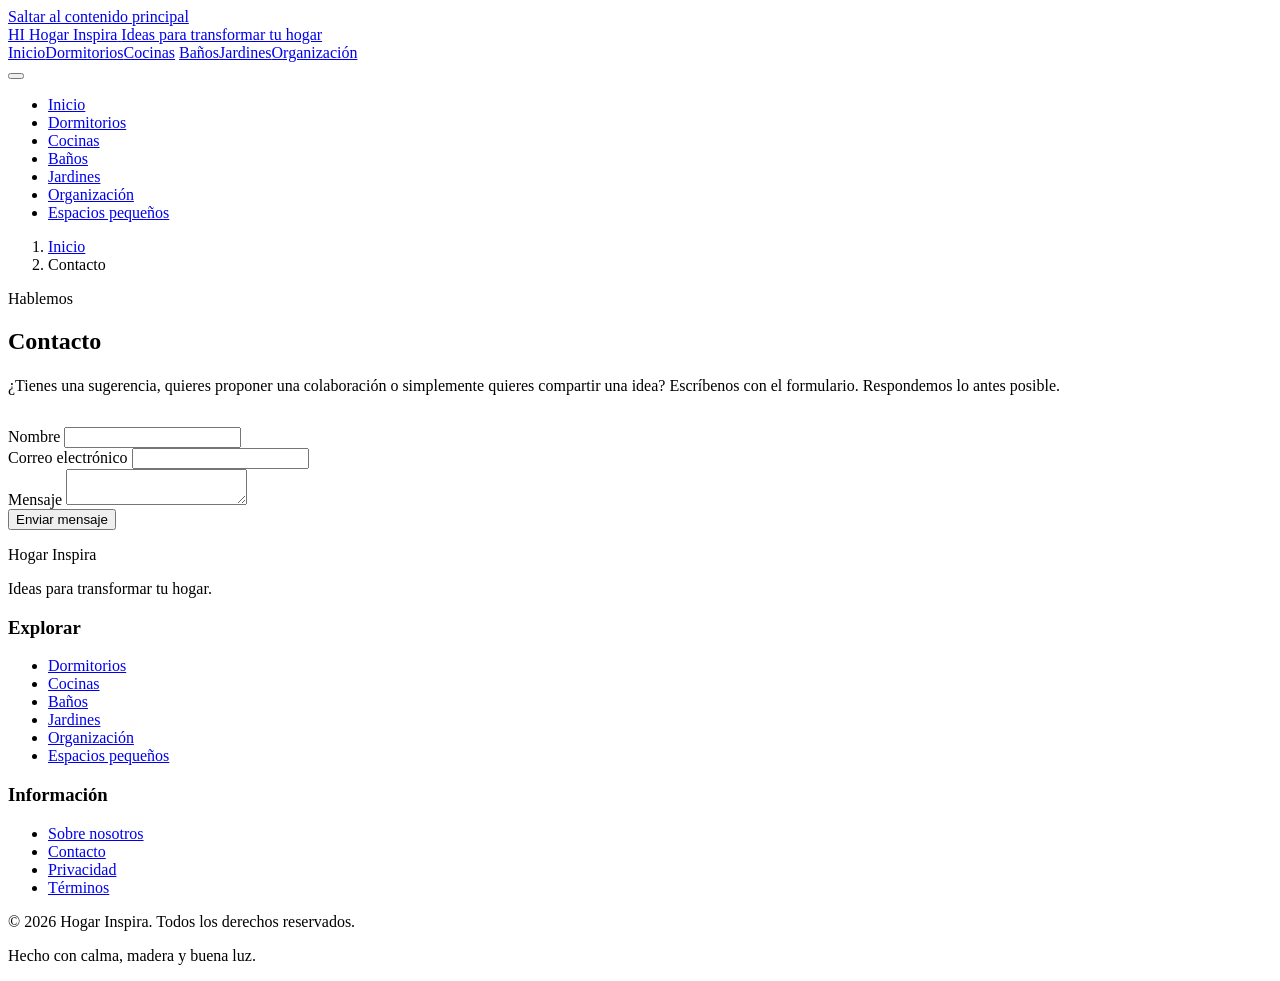
==== index.html @ 5e305aef "Commit inicial" ====
<!DOCTYPE html>
<html lang="es">
<head>
<meta charset="utf-8">
<meta name="viewport" content="width=device-width, initial-scale=1">
<title>Contacto | Hogar Inspira</title>
<meta name="description" content="Escríbenos si tienes una sugerencia, una consulta o quieres proponer una colaboración con Hogar Inspira.">
<meta name="robots" content="index, follow">
<link rel="canonical" href="https://hogarinspira.com/contacto/">
<link rel="icon" href="/favicon.svg" type="image/svg+xml">
<meta property="og:type" content="website">
<meta property="og:site_name" content="Hogar Inspira">
<meta property="og:locale" content="es_ES">
<meta property="og:title" content="Contacto | Hogar Inspira">
<meta property="og:description" content="Escríbenos si tienes una sugerencia o quieres proponer una colaboración.">
<meta property="og:url" content="https://hogarinspira.com/contacto/">
<meta name="twitter:card" content="summary">
<meta name="twitter:title" content="Contacto | Hogar Inspira">
<meta name="twitter:description" content="Escríbenos si tienes una sugerencia o quieres proponer una colaboración.">
<link rel="preconnect" href="https://fonts.googleapis.com">
<link rel="preconnect" href="https://fonts.gstatic.com" crossorigin>
<link href="https://fonts.googleapis.com/css2?family=DM+Sans:ital,opsz,wght@0,9..40,300;0,9..40,400;0,9..40,500;0,9..40,700&family=Playfair+Display:wght@500;600;700&display=swap" rel="stylesheet">
<link rel="stylesheet" href="/css/estilos.css">
</head>
<body>
<a class="skip-link" href="#contenido">Saltar al contenido principal</a>

<header class="site-header">
  <div class="container">
    <div class="header-bar">
      <a class="brand" href="/" aria-label="Hogar Inspira">
        <span class="brand__mark" aria-hidden="true">HI</span>
        <span class="brand__text">
          <span class="brand__name">Hogar Inspira</span>
          <span class="brand__tagline">Ideas para transformar tu hogar</span>
        </span>
      </a>
      <nav class="nav-desktop" aria-label="Navegación principal">
        <a href="/">Inicio</a><a href="/dormitorios/">Dormitorios</a><a href="/cocinas/">Cocinas</a>
        <a href="/banos/">Baños</a><a href="/jardines/">Jardines</a><a href="/organizacion/">Organización</a>
      </nav>
      <button class="menu-toggle" id="menuToggle" type="button" aria-expanded="false" aria-controls="mobileNav" aria-label="Abrir menú">
        <span></span><span></span><span></span>
      </button>
    </div>
  </div>
  <nav class="mobile-nav" id="mobileNav" aria-label="Navegación móvil">
    <ul>
      <li><a href="/">Inicio</a></li><li><a href="/dormitorios/">Dormitorios</a></li>
      <li><a href="/cocinas/">Cocinas</a></li><li><a href="/banos/">Baños</a></li>
      <li><a href="/jardines/">Jardines</a></li><li><a href="/organizacion/">Organización</a></li>
      <li><a href="/espacios-pequenos/">Espacios pequeños</a></li>
    </ul>
  </nav>
</header>

<main id="contenido">
  <div class="container">
    <nav class="breadcrumb" aria-label="Ruta de navegación">
      <ol>
        <li><a href="/">Inicio</a></li>
        <li><span aria-current="page">Contacto</span></li>
      </ol>
    </nav>
  </div>

  <section class="legal">
    <div class="legal__body">
      <span class="section-label">Hablemos</span>
      <h1>Contacto</h1>

      <p style="margin-top:22px;">
        ¿Tienes una sugerencia, quieres proponer una colaboración o simplemente quieres
        compartir una idea? Escríbenos con el formulario. Respondemos lo antes posible.
      </p>

      <form class="contact-form" id="contactForm" novalidate style="margin-top:32px;">
        <div>
          <label for="contactName">Nombre</label>
          <input type="text" id="contactName" name="name" autocomplete="name" required>
        </div>
        <div>
          <label for="contactEmail">Correo electrónico</label>
          <input type="email" id="contactEmail" name="email" autocomplete="email" required>
        </div>
        <div>
          <label for="contactMsg">Mensaje</label>
          <textarea id="contactMsg" name="message" required></textarea>
        </div>
        <button class="btn btn--primary" type="submit">Enviar mensaje</button>
        <p class="form-msg" id="contactFeedback" role="status" aria-live="polite" style="color:var(--muted);"></p>
      </form>
    </div>
  </section>
</main>

<footer class="site-footer">
  <div class="container">
    <div class="footer-grid">
      <div>
        <p class="footer-brand__name">Hogar Inspira</p>
        <p class="footer-brand__slogan">Ideas para transformar tu hogar.</p>
      </div>
      <nav aria-labelledby="footer-explorar">
        <h3 id="footer-explorar">Explorar</h3>
        <ul class="footer-links">
          <li><a href="/dormitorios/">Dormitorios</a></li><li><a href="/cocinas/">Cocinas</a></li>
          <li><a href="/banos/">Baños</a></li><li><a href="/jardines/">Jardines</a></li>
          <li><a href="/organizacion/">Organización</a></li><li><a href="/espacios-pequenos/">Espacios pequeños</a></li>
        </ul>
      </nav>
      <nav aria-labelledby="footer-info">
        <h3 id="footer-info">Información</h3>
        <ul class="footer-links">
          <li><a href="/sobre-nosotros/">Sobre nosotros</a></li><li><a href="/contacto/">Contacto</a></li>
          <li><a href="/privacidad/">Privacidad</a></li><li><a href="/terminos/">Términos</a></li>
        </ul>
      </nav>
    </div>
    <div class="footer-bottom">
      <p>© 2026 Hogar Inspira. Todos los derechos reservados.</p>
      <p>Hecho con calma, madera y buena luz.</p>
    </div>
  </div>
</footer>

<script src="/js/app.js"></script>
<script>
(function () {
  var f = document.getElementById('contactForm'); if (!f) return;
  var fb = document.getElementById('contactFeedback');
  f.addEventListener('submit', function (e) {
    e.preventDefault();
    var n = document.getElementById('contactName').value.trim();
    var em = document.getElementById('contactEmail').value.trim();
    var ms = document.getElementById('contactMsg').value.trim();
    if (!n || !/^[^\s@]+@[^\s@]+\.[a-zA-Z]{2,}$/.test(em) || !ms) {
      fb.textContent = 'Revisa los campos: nombre, correo válido y mensaje.';
      fb.style.color = '#B07A5C';
      return;
    }
    fb.textContent = '¡Gracias! Hemos recibido tu mensaje. Te responderemos lo antes posible.';
    fb.style.color = '#94603F';
    f.reset();
  });
})();
</script>
</body>
</html>
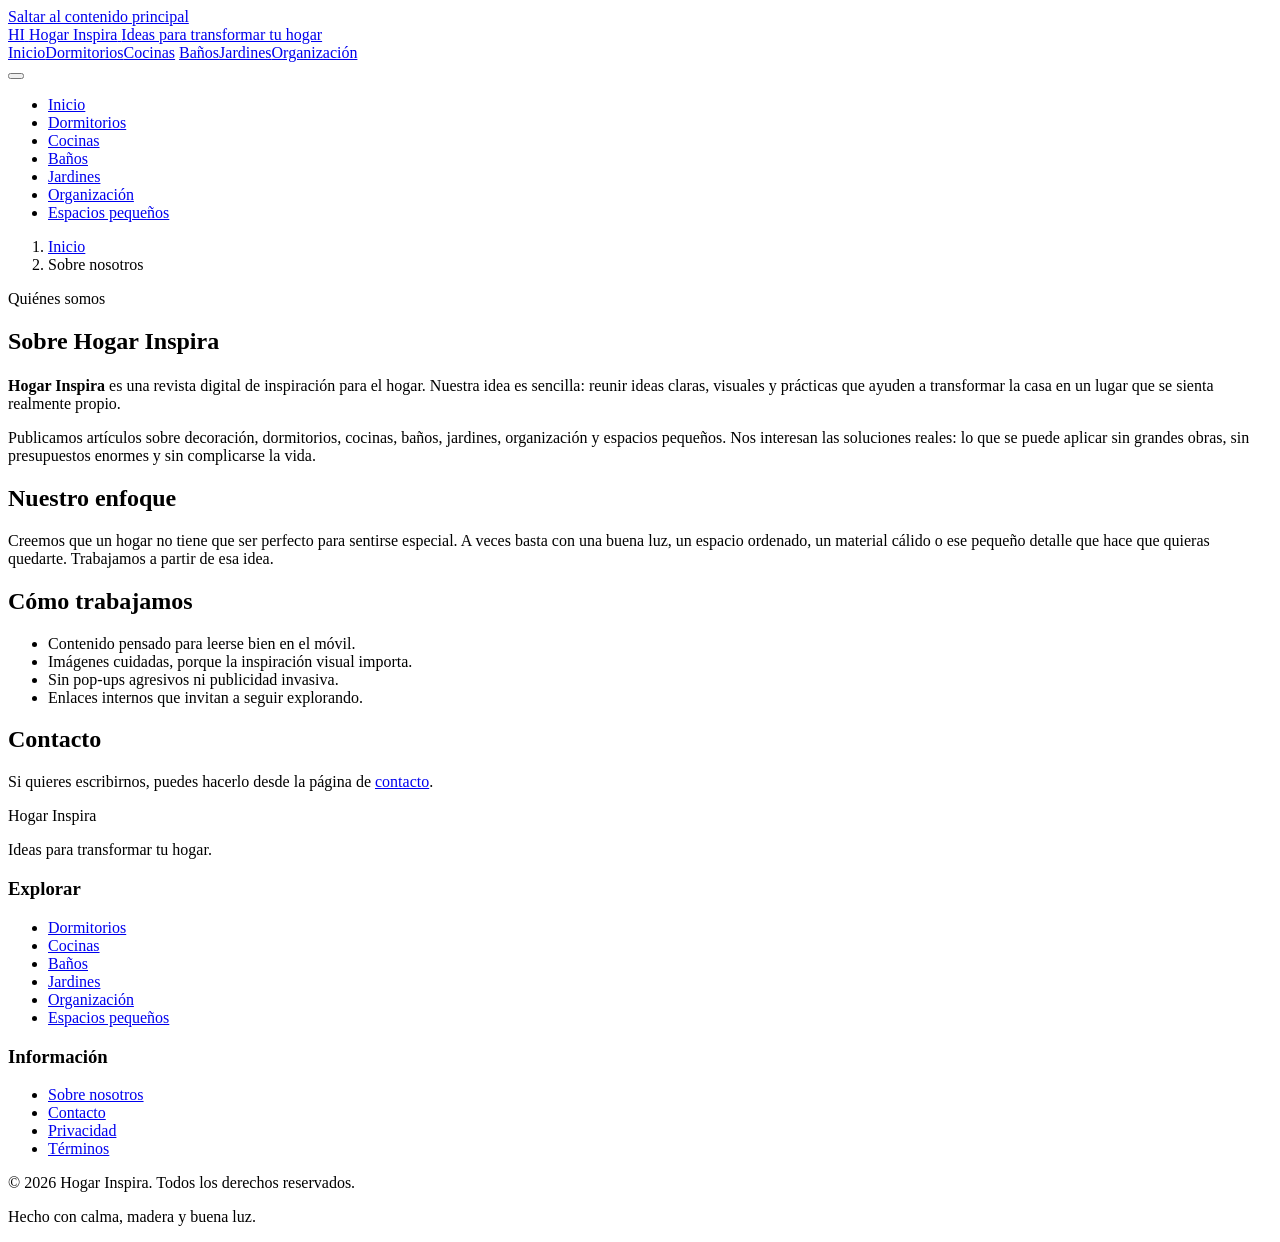
==== commit 3bbaada7: "Commit inicial" ====
--- a/index.html
+++ b/index.html
@@ -3,20 +3,20 @@
 <head>
 <meta charset="utf-8">
 <meta name="viewport" content="width=device-width, initial-scale=1">
-<title>Contacto | Hogar Inspira</title>
-<meta name="description" content="Escríbenos si tienes una sugerencia, una consulta o quieres proponer una colaboración con Hogar Inspira.">
+<title>Sobre nosotros | Hogar Inspira</title>
+<meta name="description" content="Hogar Inspira es una revista digital de decoración e inspiración para el hogar. Conoce nuestro enfoque y qué encontrarás en el sitio.">
 <meta name="robots" content="index, follow">
-<link rel="canonical" href="https://hogarinspira.com/contacto/">
+<link rel="canonical" href="https://hogarinspira.com/sobre-nosotros/">
 <link rel="icon" href="/favicon.svg" type="image/svg+xml">
 <meta property="og:type" content="website">
 <meta property="og:site_name" content="Hogar Inspira">
 <meta property="og:locale" content="es_ES">
-<meta property="og:title" content="Contacto | Hogar Inspira">
-<meta property="og:description" content="Escríbenos si tienes una sugerencia o quieres proponer una colaboración.">
-<meta property="og:url" content="https://hogarinspira.com/contacto/">
+<meta property="og:title" content="Sobre nosotros | Hogar Inspira">
+<meta property="og:description" content="Revista digital de decoración e inspiración para el hogar.">
+<meta property="og:url" content="https://hogarinspira.com/sobre-nosotros/">
 <meta name="twitter:card" content="summary">
-<meta name="twitter:title" content="Contacto | Hogar Inspira">
-<meta name="twitter:description" content="Escríbenos si tienes una sugerencia o quieres proponer una colaboración.">
+<meta name="twitter:title" content="Sobre nosotros | Hogar Inspira">
+<meta name="twitter:description" content="Revista digital de decoración e inspiración para el hogar.">
 <link rel="preconnect" href="https://fonts.googleapis.com">
 <link rel="preconnect" href="https://fonts.gstatic.com" crossorigin>
 <link href="https://fonts.googleapis.com/css2?family=DM+Sans:ital,opsz,wght@0,9..40,300;0,9..40,400;0,9..40,500;0,9..40,700&family=Playfair+Display:wght@500;600;700&display=swap" rel="stylesheet">
@@ -59,37 +59,49 @@
     <nav class="breadcrumb" aria-label="Ruta de navegación">
       <ol>
         <li><a href="/">Inicio</a></li>
-        <li><span aria-current="page">Contacto</span></li>
+        <li><span aria-current="page">Sobre nosotros</span></li>
       </ol>
     </nav>
   </div>
 
   <section class="legal">
     <div class="legal__body">
-      <span class="section-label">Hablemos</span>
-      <h1>Contacto</h1>
+      <span class="section-label">Quiénes somos</span>
+      <h1>Sobre Hogar Inspira</h1>
 
       <p style="margin-top:22px;">
-        ¿Tienes una sugerencia, quieres proponer una colaboración o simplemente quieres
-        compartir una idea? Escríbenos con el formulario. Respondemos lo antes posible.
+        <strong>Hogar Inspira</strong> es una revista digital de inspiración para el hogar.
+        Nuestra idea es sencilla: reunir ideas claras, visuales y prácticas que ayuden a
+        transformar la casa en un lugar que se sienta realmente propio.
       </p>
 
-      <form class="contact-form" id="contactForm" novalidate style="margin-top:32px;">
-        <div>
-          <label for="contactName">Nombre</label>
-          <input type="text" id="contactName" name="name" autocomplete="name" required>
-        </div>
-        <div>
-          <label for="contactEmail">Correo electrónico</label>
-          <input type="email" id="contactEmail" name="email" autocomplete="email" required>
-        </div>
-        <div>
-          <label for="contactMsg">Mensaje</label>
-          <textarea id="contactMsg" name="message" required></textarea>
-        </div>
-        <button class="btn btn--primary" type="submit">Enviar mensaje</button>
-        <p class="form-msg" id="contactFeedback" role="status" aria-live="polite" style="color:var(--muted);"></p>
-      </form>
+      <p>
+        Publicamos artículos sobre decoración, dormitorios, cocinas, baños, jardines,
+        organización y espacios pequeños. Nos interesan las soluciones reales: lo que
+        se puede aplicar sin grandes obras, sin presupuestos enormes y sin complicarse
+        la vida.
+      </p>
+
+      <h2>Nuestro enfoque</h2>
+      <p>
+        Creemos que un hogar no tiene que ser perfecto para sentirse especial. A veces
+        basta con una buena luz, un espacio ordenado, un material cálido o ese pequeño
+        detalle que hace que quieras quedarte. Trabajamos a partir de esa idea.
+      </p>
+
+      <h2>Cómo trabajamos</h2>
+      <ul>
+        <li>Contenido pensado para leerse bien en el móvil.</li>
+        <li>Imágenes cuidadas, porque la inspiración visual importa.</li>
+        <li>Sin pop-ups agresivos ni publicidad invasiva.</li>
+        <li>Enlaces internos que invitan a seguir explorando.</li>
+      </ul>
+
+      <h2>Contacto</h2>
+      <p>
+        Si quieres escribirnos, puedes hacerlo desde la página de
+        <a href="/contacto/">contacto</a>.
+      </p>
     </div>
   </section>
 </main>
@@ -125,25 +137,5 @@
 </footer>
 
 <script src="/js/app.js"></script>
-<script>
-(function () {
-  var f = document.getElementById('contactForm'); if (!f) return;
-  var fb = document.getElementById('contactFeedback');
-  f.addEventListener('submit', function (e) {
-    e.preventDefault();
-    var n = document.getElementById('contactName').value.trim();
-    var em = document.getElementById('contactEmail').value.trim();
-    var ms = document.getElementById('contactMsg').value.trim();
-    if (!n || !/^[^\s@]+@[^\s@]+\.[a-zA-Z]{2,}$/.test(em) || !ms) {
-      fb.textContent = 'Revisa los campos: nombre, correo válido y mensaje.';
-      fb.style.color = '#B07A5C';
-      return;
-    }
-    fb.textContent = '¡Gracias! Hemos recibido tu mensaje. Te responderemos lo antes posible.';
-    fb.style.color = '#94603F';
-    f.reset();
-  });
-})();
-</script>
 </body>
 </html>
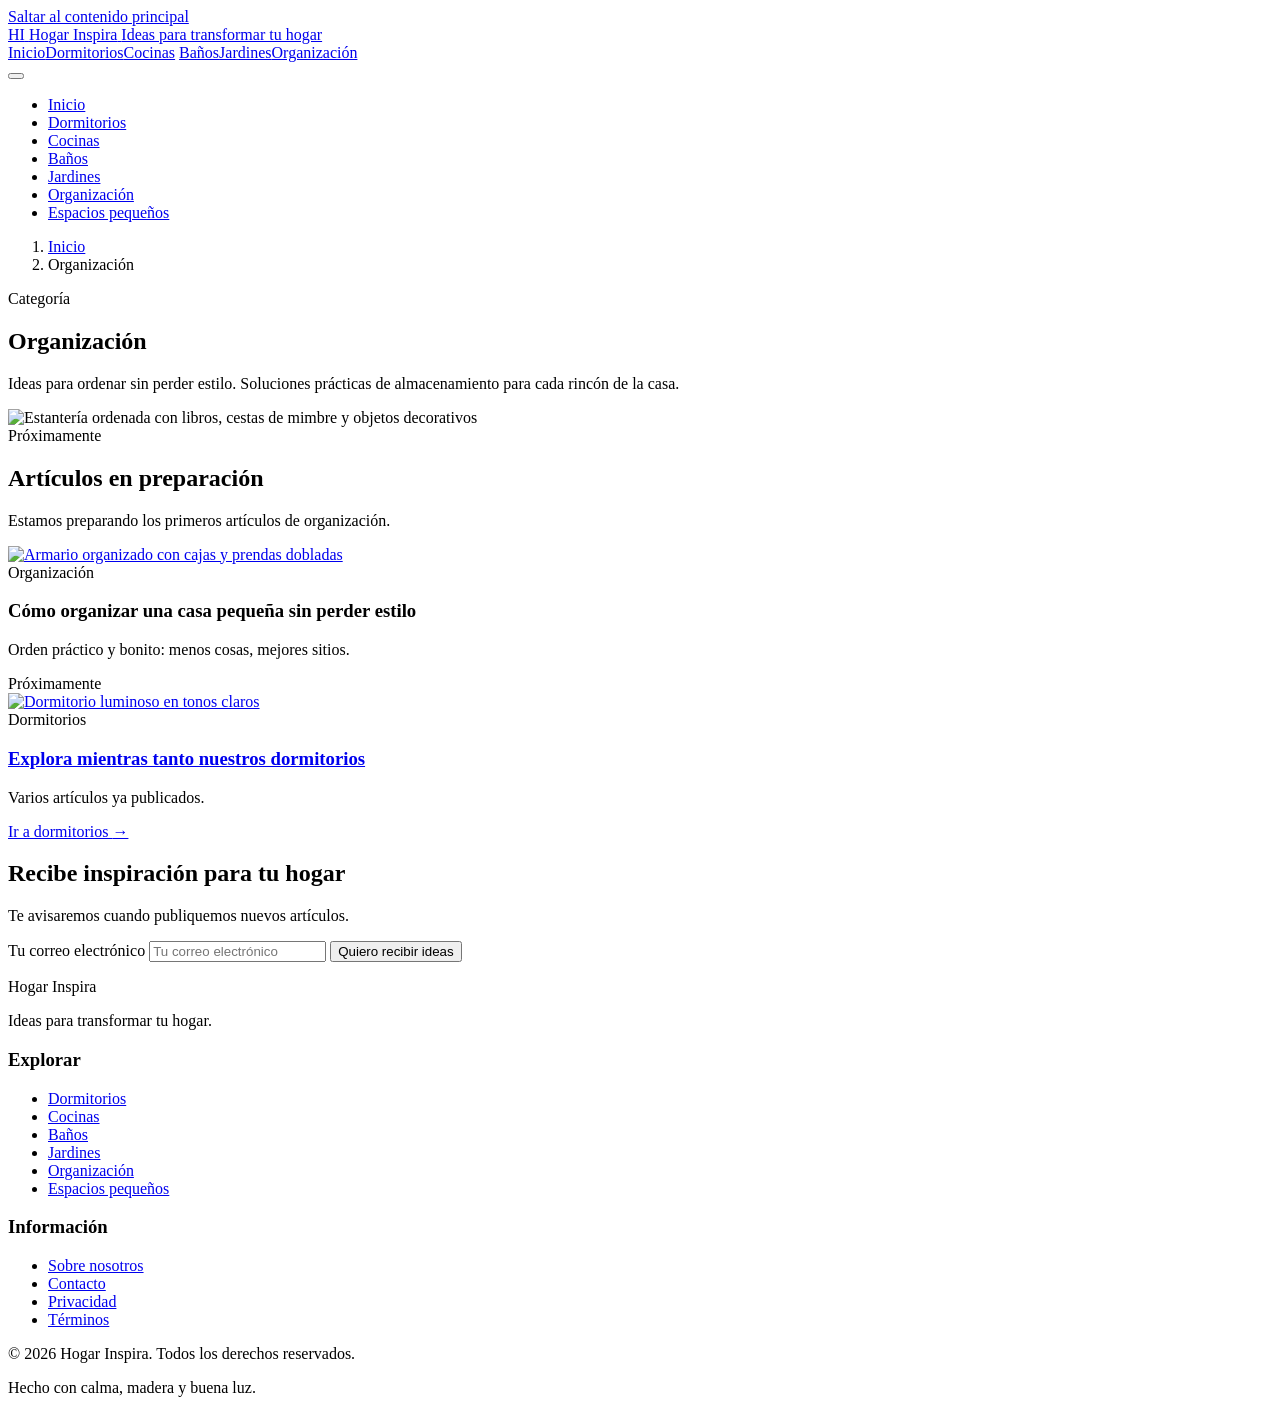
==== commit b078eb56: "Commit inicial" ====
--- a/index.html
+++ b/index.html
@@ -3,24 +3,38 @@
 <head>
 <meta charset="utf-8">
 <meta name="viewport" content="width=device-width, initial-scale=1">
-<title>Sobre nosotros | Hogar Inspira</title>
-<meta name="description" content="Hogar Inspira es una revista digital de decoración e inspiración para el hogar. Conoce nuestro enfoque y qué encontrarás en el sitio.">
-<meta name="robots" content="index, follow">
-<link rel="canonical" href="https://hogarinspira.com/sobre-nosotros/">
+<title>Organización | Hogar Inspira</title>
+<meta name="description" content="Ideas para organizar tu casa sin perder estilo. Orden, almacenamiento y soluciones prácticas para cada espacio.">
+<meta name="robots" content="index, follow, max-image-preview:large">
+<link rel="canonical" href="https://hogarinspira.com/organizacion/">
 <link rel="icon" href="/favicon.svg" type="image/svg+xml">
 <meta property="og:type" content="website">
 <meta property="og:site_name" content="Hogar Inspira">
 <meta property="og:locale" content="es_ES">
-<meta property="og:title" content="Sobre nosotros | Hogar Inspira">
-<meta property="og:description" content="Revista digital de decoración e inspiración para el hogar.">
-<meta property="og:url" content="https://hogarinspira.com/sobre-nosotros/">
-<meta name="twitter:card" content="summary">
-<meta name="twitter:title" content="Sobre nosotros | Hogar Inspira">
-<meta name="twitter:description" content="Revista digital de decoración e inspiración para el hogar.">
+<meta property="og:title" content="Organización | Hogar Inspira">
+<meta property="og:description" content="Ideas para organizar tu casa sin perder estilo.">
+<meta property="og:url" content="https://hogarinspira.com/organizacion/">
+<meta property="og:image" content="https://images.unsplash.com/photo-1616486338812-3dadae4b4ace?auto=format&fit=crop&w=1200&q=70">
+<meta name="twitter:card" content="summary_large_image">
+<meta name="twitter:title" content="Organización | Hogar Inspira">
+<meta name="twitter:description" content="Ideas para organizar tu casa sin perder estilo.">
+<meta name="twitter:image" content="https://images.unsplash.com/photo-1616486338812-3dadae4b4ace?auto=format&fit=crop&w=1200&q=70">
 <link rel="preconnect" href="https://fonts.googleapis.com">
 <link rel="preconnect" href="https://fonts.gstatic.com" crossorigin>
 <link href="https://fonts.googleapis.com/css2?family=DM+Sans:ital,opsz,wght@0,9..40,300;0,9..40,400;0,9..40,500;0,9..40,700&family=Playfair+Display:wght@500;600;700&display=swap" rel="stylesheet">
 <link rel="stylesheet" href="/css/estilos.css">
+<script type="application/ld+json">
+{
+  "@context": "https://schema.org",
+  "@graph": [
+    { "@type": "CollectionPage", "url": "https://hogarinspira.com/organizacion/", "name": "Organización", "inLanguage": "es", "isPartOf": { "@id": "https://hogarinspira.com/#website" } },
+    { "@type": "BreadcrumbList", "itemListElement": [
+      { "@type": "ListItem", "position": 1, "name": "Inicio", "item": "https://hogarinspira.com/" },
+      { "@type": "ListItem", "position": 2, "name": "Organización", "item": "https://hogarinspira.com/organizacion/" }
+    ] }
+  ]
+}
+</script>
 </head>
 <body>
 <a class="skip-link" href="#contenido">Saltar al contenido principal</a>
@@ -59,49 +73,78 @@
     <nav class="breadcrumb" aria-label="Ruta de navegación">
       <ol>
         <li><a href="/">Inicio</a></li>
-        <li><span aria-current="page">Sobre nosotros</span></li>
+        <li><span aria-current="page">Organización</span></li>
       </ol>
     </nav>
   </div>
 
-  <section class="legal">
-    <div class="legal__body">
-      <span class="section-label">Quiénes somos</span>
-      <h1>Sobre Hogar Inspira</h1>
+  <section class="page-hero">
+    <div class="container">
+      <div class="page-hero__inner reveal">
+        <span class="section-label">Categoría</span>
+        <h1>Organización</h1>
+        <p>
+          Ideas para ordenar sin perder estilo. Soluciones prácticas de almacenamiento
+          para cada rincón de la casa.
+        </p>
+      </div>
+      <div class="page-hero__media reveal">
+        <img src="https://images.unsplash.com/photo-1616486338812-3dadae4b4ace?auto=format&fit=crop&w=1400&q=70"
+             alt="Estantería ordenada con libros, cestas de mimbre y objetos decorativos"
+             width="1400" height="788" loading="eager" decoding="async">
+      </div>
+    </div>
+  </section>
 
-      <p style="margin-top:22px;">
-        <strong>Hogar Inspira</strong> es una revista digital de inspiración para el hogar.
-        Nuestra idea es sencilla: reunir ideas claras, visuales y prácticas que ayuden a
-        transformar la casa en un lugar que se sienta realmente propio.
-      </p>
+  <section class="section" aria-labelledby="arts-title">
+    <div class="container">
+      <div class="section-head reveal">
+        <span class="section-label">Próximamente</span>
+        <h2 id="arts-title">Artículos en preparación</h2>
+        <p>Estamos preparando los primeros artículos de organización.</p>
+      </div>
+      <div class="grid grid--3 reveal">
+        <article class="card card--soon">
+          <a class="card__media" href="#" aria-hidden="true" tabindex="-1">
+            <img src="https://images.unsplash.com/photo-1595428774223-ef52624120d2?auto=format&fit=crop&w=800&q=70"
+                 alt="Armario organizado con cajas y prendas dobladas" width="800" height="533" loading="lazy" decoding="async">
+          </a>
+          <div class="card__body">
+            <span class="card__cat">Organización</span>
+            <h3>Cómo organizar una casa pequeña sin perder estilo</h3>
+            <p>Orden práctico y bonito: menos cosas, mejores sitios.</p>
+            <span class="card__soon">Próximamente</span>
+          </div>
+        </article>
 
-      <p>
-        Publicamos artículos sobre decoración, dormitorios, cocinas, baños, jardines,
-        organización y espacios pequeños. Nos interesan las soluciones reales: lo que
-        se puede aplicar sin grandes obras, sin presupuestos enormes y sin complicarse
-        la vida.
-      </p>
+        <article class="card">
+          <a class="card__media" href="/dormitorios/" aria-hidden="true" tabindex="-1">
+            <img src="https://images.unsplash.com/photo-1505691938895-1758d7feb511?auto=format&fit=crop&w=800&q=70"
+                 alt="Dormitorio luminoso en tonos claros" width="800" height="533" loading="lazy" decoding="async">
+          </a>
+          <div class="card__body">
+            <span class="card__cat">Dormitorios</span>
+            <h3><a href="/dormitorios/">Explora mientras tanto nuestros dormitorios</a></h3>
+            <p>Varios artículos ya publicados.</p>
+            <a class="card__link" href="/dormitorios/">Ir a dormitorios <span aria-hidden="true">→</span></a>
+          </div>
+        </article>
+      </div>
+    </div>
+  </section>
 
-      <h2>Nuestro enfoque</h2>
-      <p>
-        Creemos que un hogar no tiene que ser perfecto para sentirse especial. A veces
-        basta con una buena luz, un espacio ordenado, un material cálido o ese pequeño
-        detalle que hace que quieras quedarte. Trabajamos a partir de esa idea.
-      </p>
-
-      <h2>Cómo trabajamos</h2>
-      <ul>
-        <li>Contenido pensado para leerse bien en el móvil.</li>
-        <li>Imágenes cuidadas, porque la inspiración visual importa.</li>
-        <li>Sin pop-ups agresivos ni publicidad invasiva.</li>
-        <li>Enlaces internos que invitan a seguir explorando.</li>
-      </ul>
-
-      <h2>Contacto</h2>
-      <p>
-        Si quieres escribirnos, puedes hacerlo desde la página de
-        <a href="/contacto/">contacto</a>.
-      </p>
+  <section class="newsletter" aria-labelledby="news-title">
+    <div class="container">
+      <div class="newsletter__inner reveal">
+        <h2 id="news-title">Recibe inspiración para tu hogar</h2>
+        <p>Te avisaremos cuando publiquemos nuevos artículos.</p>
+        <form id="newsletterForm" novalidate>
+          <label class="sr-only" for="newsletterEmail">Tu correo electrónico</label>
+          <input type="email" id="newsletterEmail" placeholder="Tu correo electrónico" required>
+          <button class="btn" type="submit">Quiero recibir ideas</button>
+        </form>
+        <p class="form-msg" id="newsletterMsg" role="status" aria-live="polite"></p>
+      </div>
     </div>
   </section>
 </main>
@@ -137,5 +180,16 @@
 </footer>
 
 <script src="/js/app.js"></script>
+<script>
+(function () {
+  var f = document.getElementById('newsletterForm'); if (!f) return;
+  var i = document.getElementById('newsletterEmail'); var m = document.getElementById('newsletterMsg');
+  f.addEventListener('submit', function (e) {
+    e.preventDefault(); var v = i.value.trim();
+    if (!/^[^\s@]+@[^\s@]+\.[a-zA-Z]{2,}$/.test(v)) { m.textContent = 'Escribe un correo electrónico válido.'; m.className = 'form-msg is-error'; i.focus(); return; }
+    m.textContent = '¡Gracias! Pronto recibirás ideas para tu hogar.'; m.className = 'form-msg is-ok'; f.reset();
+  });
+})();
+</script>
 </body>
 </html>
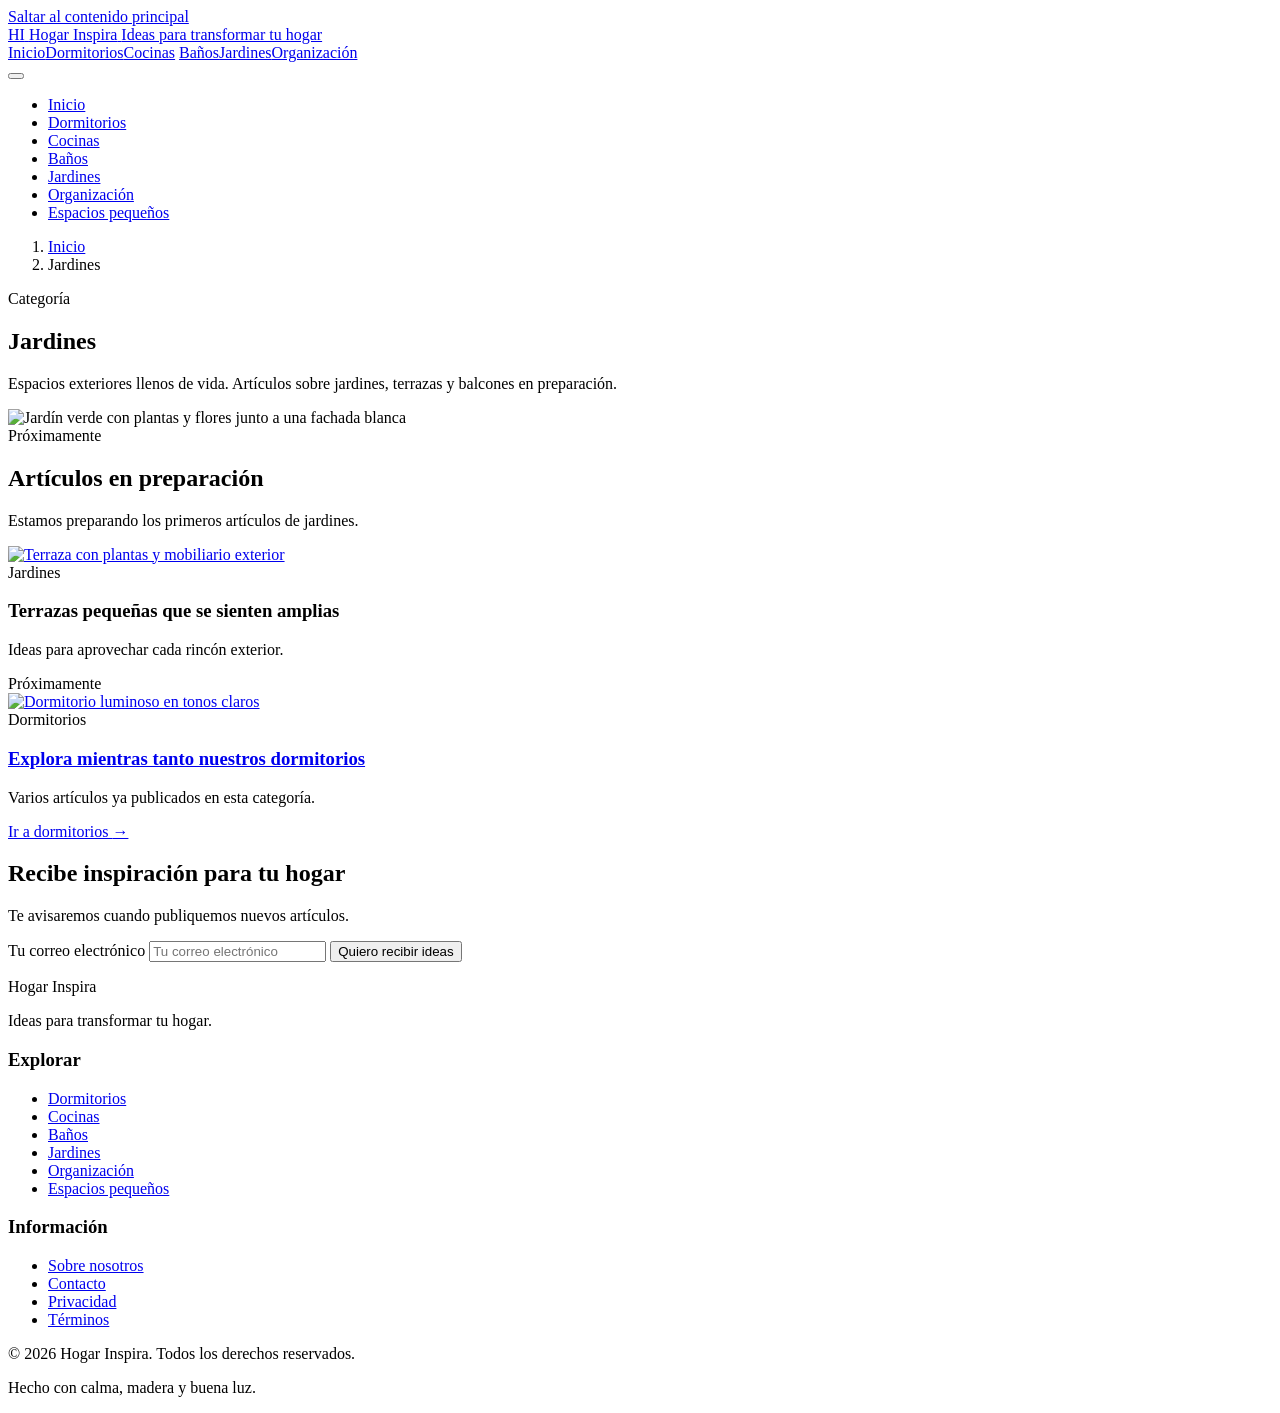
==== commit c4cc8ef2: "Commit inicial" ====
--- a/index.html
+++ b/index.html
@@ -3,22 +3,22 @@
 <head>
 <meta charset="utf-8">
 <meta name="viewport" content="width=device-width, initial-scale=1">
-<title>Organización | Hogar Inspira</title>
-<meta name="description" content="Ideas para organizar tu casa sin perder estilo. Orden, almacenamiento y soluciones prácticas para cada espacio.">
+<title>Jardines | Hogar Inspira</title>
+<meta name="description" content="Ideas para jardines, terrazas y balcones. Inspiración para espacios exteriores llenos de vida.">
 <meta name="robots" content="index, follow, max-image-preview:large">
-<link rel="canonical" href="https://hogarinspira.com/organizacion/">
+<link rel="canonical" href="https://hogarinspira.com/jardines/">
 <link rel="icon" href="/favicon.svg" type="image/svg+xml">
 <meta property="og:type" content="website">
 <meta property="og:site_name" content="Hogar Inspira">
 <meta property="og:locale" content="es_ES">
-<meta property="og:title" content="Organización | Hogar Inspira">
-<meta property="og:description" content="Ideas para organizar tu casa sin perder estilo.">
-<meta property="og:url" content="https://hogarinspira.com/organizacion/">
-<meta property="og:image" content="https://images.unsplash.com/photo-1616486338812-3dadae4b4ace?auto=format&fit=crop&w=1200&q=70">
+<meta property="og:title" content="Jardines | Hogar Inspira">
+<meta property="og:description" content="Ideas para jardines, terrazas y balcones.">
+<meta property="og:url" content="https://hogarinspira.com/jardines/">
+<meta property="og:image" content="https://images.unsplash.com/photo-1416879595882-3373a0480b5b?auto=format&fit=crop&w=1200&q=70">
 <meta name="twitter:card" content="summary_large_image">
-<meta name="twitter:title" content="Organización | Hogar Inspira">
-<meta name="twitter:description" content="Ideas para organizar tu casa sin perder estilo.">
-<meta name="twitter:image" content="https://images.unsplash.com/photo-1616486338812-3dadae4b4ace?auto=format&fit=crop&w=1200&q=70">
+<meta name="twitter:title" content="Jardines | Hogar Inspira">
+<meta name="twitter:description" content="Ideas para jardines, terrazas y balcones.">
+<meta name="twitter:image" content="https://images.unsplash.com/photo-1416879595882-3373a0480b5b?auto=format&fit=crop&w=1200&q=70">
 <link rel="preconnect" href="https://fonts.googleapis.com">
 <link rel="preconnect" href="https://fonts.gstatic.com" crossorigin>
 <link href="https://fonts.googleapis.com/css2?family=DM+Sans:ital,opsz,wght@0,9..40,300;0,9..40,400;0,9..40,500;0,9..40,700&family=Playfair+Display:wght@500;600;700&display=swap" rel="stylesheet">
@@ -27,10 +27,10 @@
 {
   "@context": "https://schema.org",
   "@graph": [
-    { "@type": "CollectionPage", "url": "https://hogarinspira.com/organizacion/", "name": "Organización", "inLanguage": "es", "isPartOf": { "@id": "https://hogarinspira.com/#website" } },
+    { "@type": "CollectionPage", "url": "https://hogarinspira.com/jardines/", "name": "Jardines", "inLanguage": "es", "isPartOf": { "@id": "https://hogarinspira.com/#website" } },
     { "@type": "BreadcrumbList", "itemListElement": [
       { "@type": "ListItem", "position": 1, "name": "Inicio", "item": "https://hogarinspira.com/" },
-      { "@type": "ListItem", "position": 2, "name": "Organización", "item": "https://hogarinspira.com/organizacion/" }
+      { "@type": "ListItem", "position": 2, "name": "Jardines", "item": "https://hogarinspira.com/jardines/" }
     ] }
   ]
 }
@@ -73,7 +73,7 @@
     <nav class="breadcrumb" aria-label="Ruta de navegación">
       <ol>
         <li><a href="/">Inicio</a></li>
-        <li><span aria-current="page">Organización</span></li>
+        <li><span aria-current="page">Jardines</span></li>
       </ol>
     </nav>
   </div>
@@ -82,15 +82,15 @@
     <div class="container">
       <div class="page-hero__inner reveal">
         <span class="section-label">Categoría</span>
-        <h1>Organización</h1>
+        <h1>Jardines</h1>
         <p>
-          Ideas para ordenar sin perder estilo. Soluciones prácticas de almacenamiento
-          para cada rincón de la casa.
+          Espacios exteriores llenos de vida. Artículos sobre jardines, terrazas y
+          balcones en preparación.
         </p>
       </div>
       <div class="page-hero__media reveal">
-        <img src="https://images.unsplash.com/photo-1616486338812-3dadae4b4ace?auto=format&fit=crop&w=1400&q=70"
-             alt="Estantería ordenada con libros, cestas de mimbre y objetos decorativos"
+        <img src="https://images.unsplash.com/photo-1416879595882-3373a0480b5b?auto=format&fit=crop&w=1400&q=70"
+             alt="Jardín verde con plantas y flores junto a una fachada blanca"
              width="1400" height="788" loading="eager" decoding="async">
       </div>
     </div>
@@ -101,18 +101,18 @@
       <div class="section-head reveal">
         <span class="section-label">Próximamente</span>
         <h2 id="arts-title">Artículos en preparación</h2>
-        <p>Estamos preparando los primeros artículos de organización.</p>
+        <p>Estamos preparando los primeros artículos de jardines.</p>
       </div>
       <div class="grid grid--3 reveal">
         <article class="card card--soon">
           <a class="card__media" href="#" aria-hidden="true" tabindex="-1">
-            <img src="https://images.unsplash.com/photo-1595428774223-ef52624120d2?auto=format&fit=crop&w=800&q=70"
-                 alt="Armario organizado con cajas y prendas dobladas" width="800" height="533" loading="lazy" decoding="async">
+            <img src="https://images.unsplash.com/photo-1591857177580-dc82b9ac4e1e?auto=format&fit=crop&w=800&q=70"
+                 alt="Terraza con plantas y mobiliario exterior" width="800" height="533" loading="lazy" decoding="async">
           </a>
           <div class="card__body">
-            <span class="card__cat">Organización</span>
-            <h3>Cómo organizar una casa pequeña sin perder estilo</h3>
-            <p>Orden práctico y bonito: menos cosas, mejores sitios.</p>
+            <span class="card__cat">Jardines</span>
+            <h3>Terrazas pequeñas que se sienten amplias</h3>
+            <p>Ideas para aprovechar cada rincón exterior.</p>
             <span class="card__soon">Próximamente</span>
           </div>
         </article>
@@ -125,7 +125,7 @@
           <div class="card__body">
             <span class="card__cat">Dormitorios</span>
             <h3><a href="/dormitorios/">Explora mientras tanto nuestros dormitorios</a></h3>
-            <p>Varios artículos ya publicados.</p>
+            <p>Varios artículos ya publicados en esta categoría.</p>
             <a class="card__link" href="/dormitorios/">Ir a dormitorios <span aria-hidden="true">→</span></a>
           </div>
         </article>
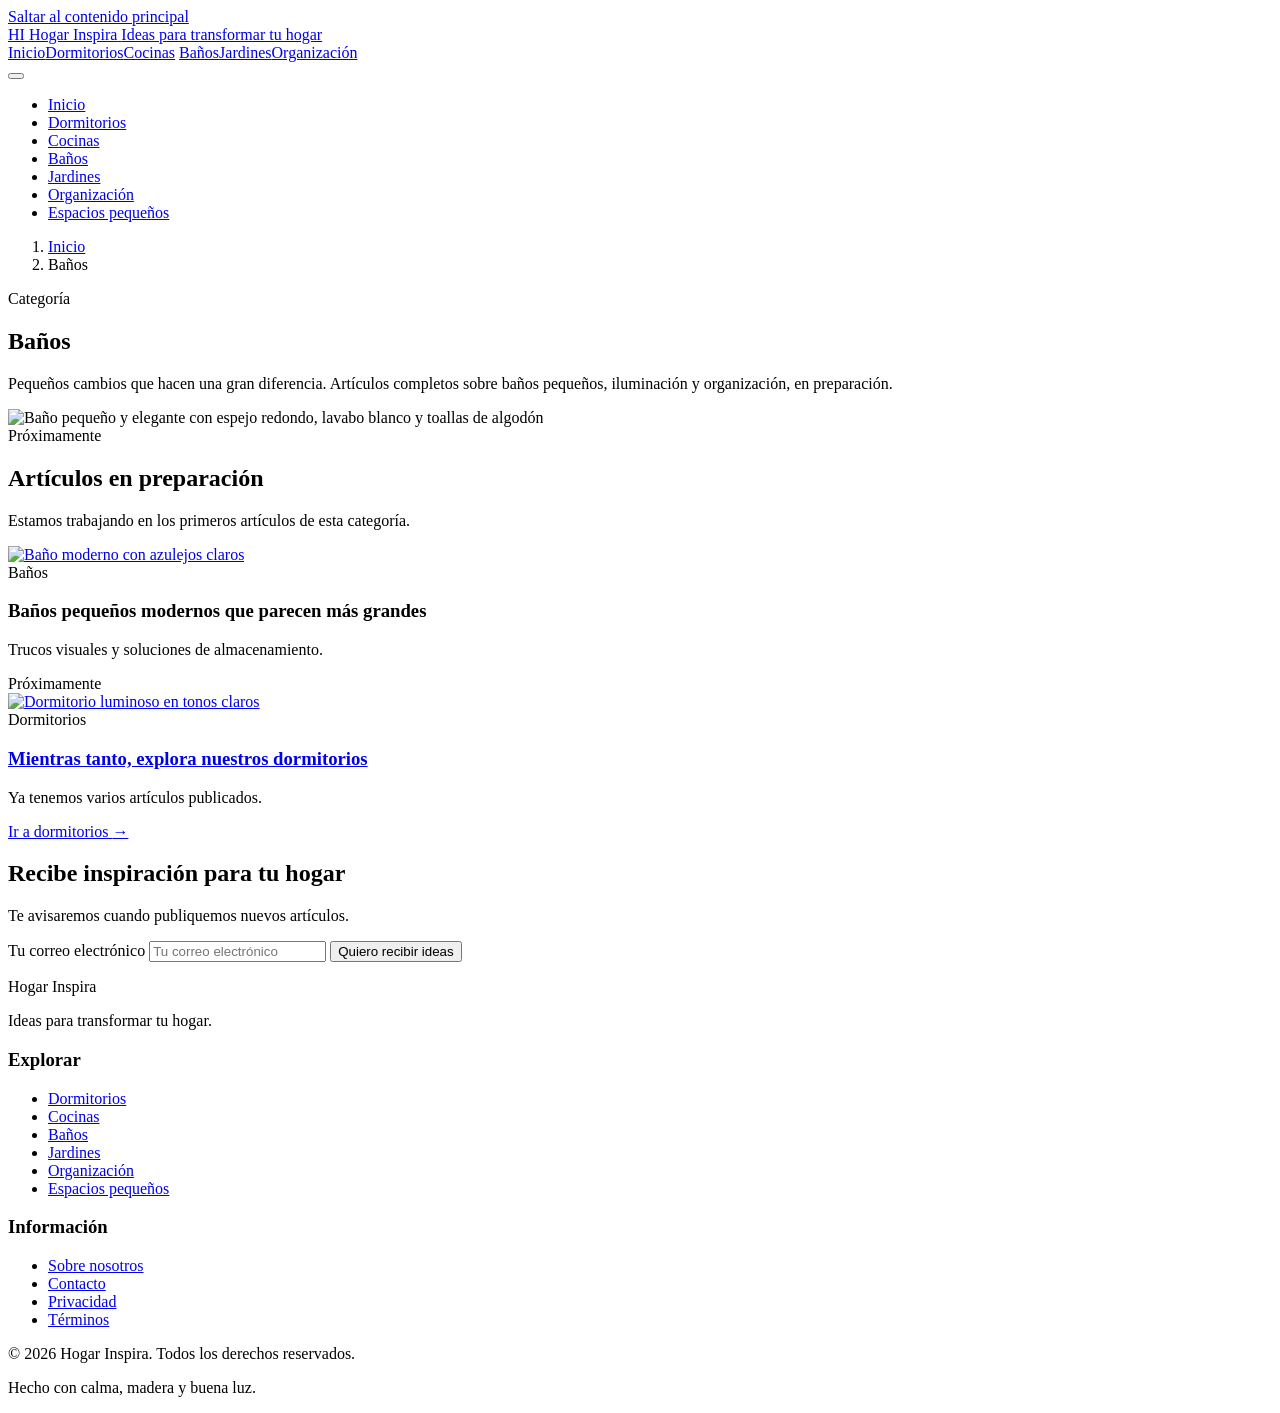
==== commit 8d085424: "Commit inicial" ====
--- a/index.html
+++ b/index.html
@@ -3,22 +3,22 @@
 <head>
 <meta charset="utf-8">
 <meta name="viewport" content="width=device-width, initial-scale=1">
-<title>Jardines | Hogar Inspira</title>
-<meta name="description" content="Ideas para jardines, terrazas y balcones. Inspiración para espacios exteriores llenos de vida.">
+<title>Baños | Hogar Inspira</title>
+<meta name="description" content="Ideas para baños pequeños y modernos. Inspiración para reformar o mejorar tu baño sin obras.">
 <meta name="robots" content="index, follow, max-image-preview:large">
-<link rel="canonical" href="https://hogarinspira.com/jardines/">
+<link rel="canonical" href="https://hogarinspira.com/banos/">
 <link rel="icon" href="/favicon.svg" type="image/svg+xml">
 <meta property="og:type" content="website">
 <meta property="og:site_name" content="Hogar Inspira">
 <meta property="og:locale" content="es_ES">
-<meta property="og:title" content="Jardines | Hogar Inspira">
-<meta property="og:description" content="Ideas para jardines, terrazas y balcones.">
-<meta property="og:url" content="https://hogarinspira.com/jardines/">
-<meta property="og:image" content="https://images.unsplash.com/photo-1416879595882-3373a0480b5b?auto=format&fit=crop&w=1200&q=70">
+<meta property="og:title" content="Baños | Hogar Inspira">
+<meta property="og:description" content="Ideas para baños pequeños y modernos.">
+<meta property="og:url" content="https://hogarinspira.com/banos/">
+<meta property="og:image" content="https://images.unsplash.com/photo-1584622650111-993a426fbf0a?auto=format&fit=crop&w=1200&q=70">
 <meta name="twitter:card" content="summary_large_image">
-<meta name="twitter:title" content="Jardines | Hogar Inspira">
-<meta name="twitter:description" content="Ideas para jardines, terrazas y balcones.">
-<meta name="twitter:image" content="https://images.unsplash.com/photo-1416879595882-3373a0480b5b?auto=format&fit=crop&w=1200&q=70">
+<meta name="twitter:title" content="Baños | Hogar Inspira">
+<meta name="twitter:description" content="Ideas para baños pequeños y modernos.">
+<meta name="twitter:image" content="https://images.unsplash.com/photo-1584622650111-993a426fbf0a?auto=format&fit=crop&w=1200&q=70">
 <link rel="preconnect" href="https://fonts.googleapis.com">
 <link rel="preconnect" href="https://fonts.gstatic.com" crossorigin>
 <link href="https://fonts.googleapis.com/css2?family=DM+Sans:ital,opsz,wght@0,9..40,300;0,9..40,400;0,9..40,500;0,9..40,700&family=Playfair+Display:wght@500;600;700&display=swap" rel="stylesheet">
@@ -27,10 +27,10 @@
 {
   "@context": "https://schema.org",
   "@graph": [
-    { "@type": "CollectionPage", "url": "https://hogarinspira.com/jardines/", "name": "Jardines", "inLanguage": "es", "isPartOf": { "@id": "https://hogarinspira.com/#website" } },
+    { "@type": "CollectionPage", "url": "https://hogarinspira.com/banos/", "name": "Baños", "inLanguage": "es", "isPartOf": { "@id": "https://hogarinspira.com/#website" } },
     { "@type": "BreadcrumbList", "itemListElement": [
       { "@type": "ListItem", "position": 1, "name": "Inicio", "item": "https://hogarinspira.com/" },
-      { "@type": "ListItem", "position": 2, "name": "Jardines", "item": "https://hogarinspira.com/jardines/" }
+      { "@type": "ListItem", "position": 2, "name": "Baños", "item": "https://hogarinspira.com/banos/" }
     ] }
   ]
 }
@@ -73,7 +73,7 @@
     <nav class="breadcrumb" aria-label="Ruta de navegación">
       <ol>
         <li><a href="/">Inicio</a></li>
-        <li><span aria-current="page">Jardines</span></li>
+        <li><span aria-current="page">Baños</span></li>
       </ol>
     </nav>
   </div>
@@ -82,15 +82,15 @@
     <div class="container">
       <div class="page-hero__inner reveal">
         <span class="section-label">Categoría</span>
-        <h1>Jardines</h1>
+        <h1>Baños</h1>
         <p>
-          Espacios exteriores llenos de vida. Artículos sobre jardines, terrazas y
-          balcones en preparación.
+          Pequeños cambios que hacen una gran diferencia. Artículos completos sobre
+          baños pequeños, iluminación y organización, en preparación.
         </p>
       </div>
       <div class="page-hero__media reveal">
-        <img src="https://images.unsplash.com/photo-1416879595882-3373a0480b5b?auto=format&fit=crop&w=1400&q=70"
-             alt="Jardín verde con plantas y flores junto a una fachada blanca"
+        <img src="https://images.unsplash.com/photo-1584622650111-993a426fbf0a?auto=format&fit=crop&w=1400&q=70"
+             alt="Baño pequeño y elegante con espejo redondo, lavabo blanco y toallas de algodón"
              width="1400" height="788" loading="eager" decoding="async">
       </div>
     </div>
@@ -101,18 +101,18 @@
       <div class="section-head reveal">
         <span class="section-label">Próximamente</span>
         <h2 id="arts-title">Artículos en preparación</h2>
-        <p>Estamos preparando los primeros artículos de jardines.</p>
+        <p>Estamos trabajando en los primeros artículos de esta categoría.</p>
       </div>
       <div class="grid grid--3 reveal">
         <article class="card card--soon">
           <a class="card__media" href="#" aria-hidden="true" tabindex="-1">
-            <img src="https://images.unsplash.com/photo-1591857177580-dc82b9ac4e1e?auto=format&fit=crop&w=800&q=70"
-                 alt="Terraza con plantas y mobiliario exterior" width="800" height="533" loading="lazy" decoding="async">
+            <img src="https://images.unsplash.com/photo-1620626011761-996317b8d101?auto=format&fit=crop&w=800&q=70"
+                 alt="Baño moderno con azulejos claros" width="800" height="533" loading="lazy" decoding="async">
           </a>
           <div class="card__body">
-            <span class="card__cat">Jardines</span>
-            <h3>Terrazas pequeñas que se sienten amplias</h3>
-            <p>Ideas para aprovechar cada rincón exterior.</p>
+            <span class="card__cat">Baños</span>
+            <h3>Baños pequeños modernos que parecen más grandes</h3>
+            <p>Trucos visuales y soluciones de almacenamiento.</p>
             <span class="card__soon">Próximamente</span>
           </div>
         </article>
@@ -124,8 +124,8 @@
           </a>
           <div class="card__body">
             <span class="card__cat">Dormitorios</span>
-            <h3><a href="/dormitorios/">Explora mientras tanto nuestros dormitorios</a></h3>
-            <p>Varios artículos ya publicados en esta categoría.</p>
+            <h3><a href="/dormitorios/">Mientras tanto, explora nuestros dormitorios</a></h3>
+            <p>Ya tenemos varios artículos publicados.</p>
             <a class="card__link" href="/dormitorios/">Ir a dormitorios <span aria-hidden="true">→</span></a>
           </div>
         </article>
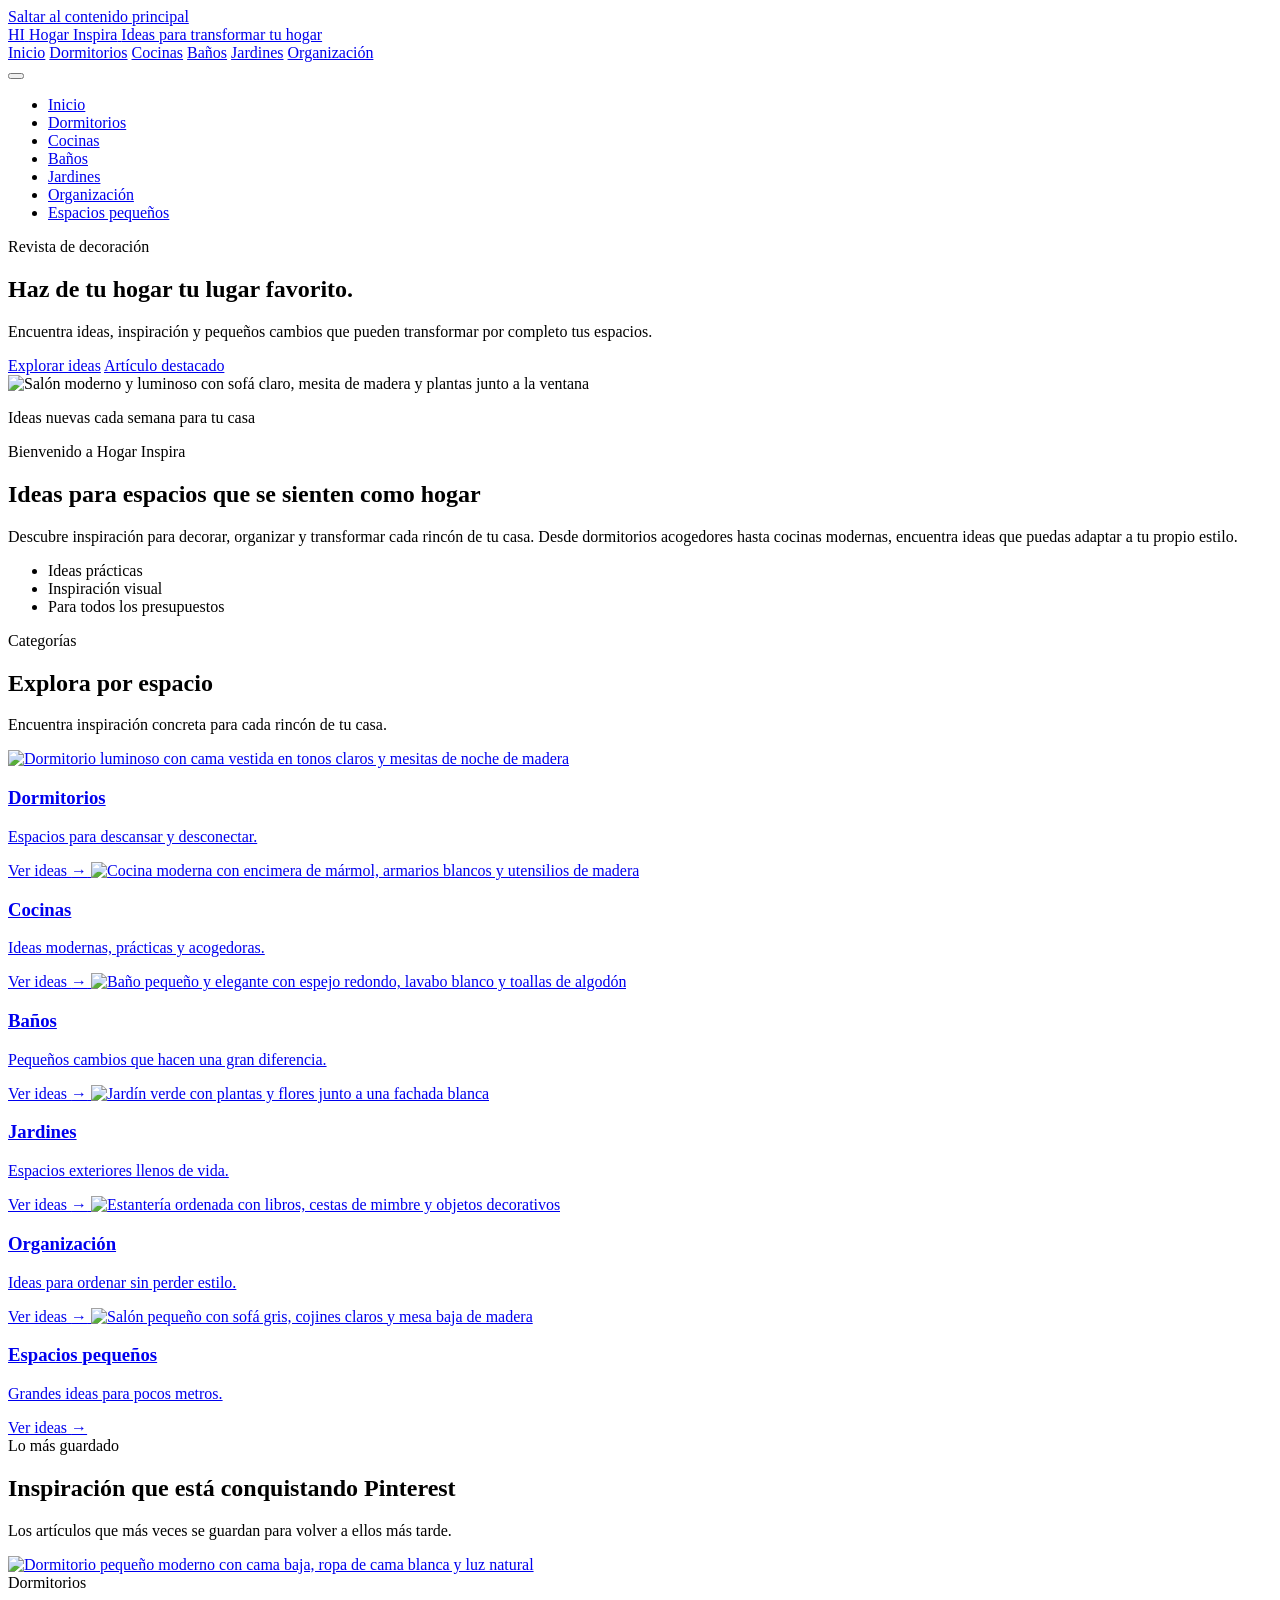
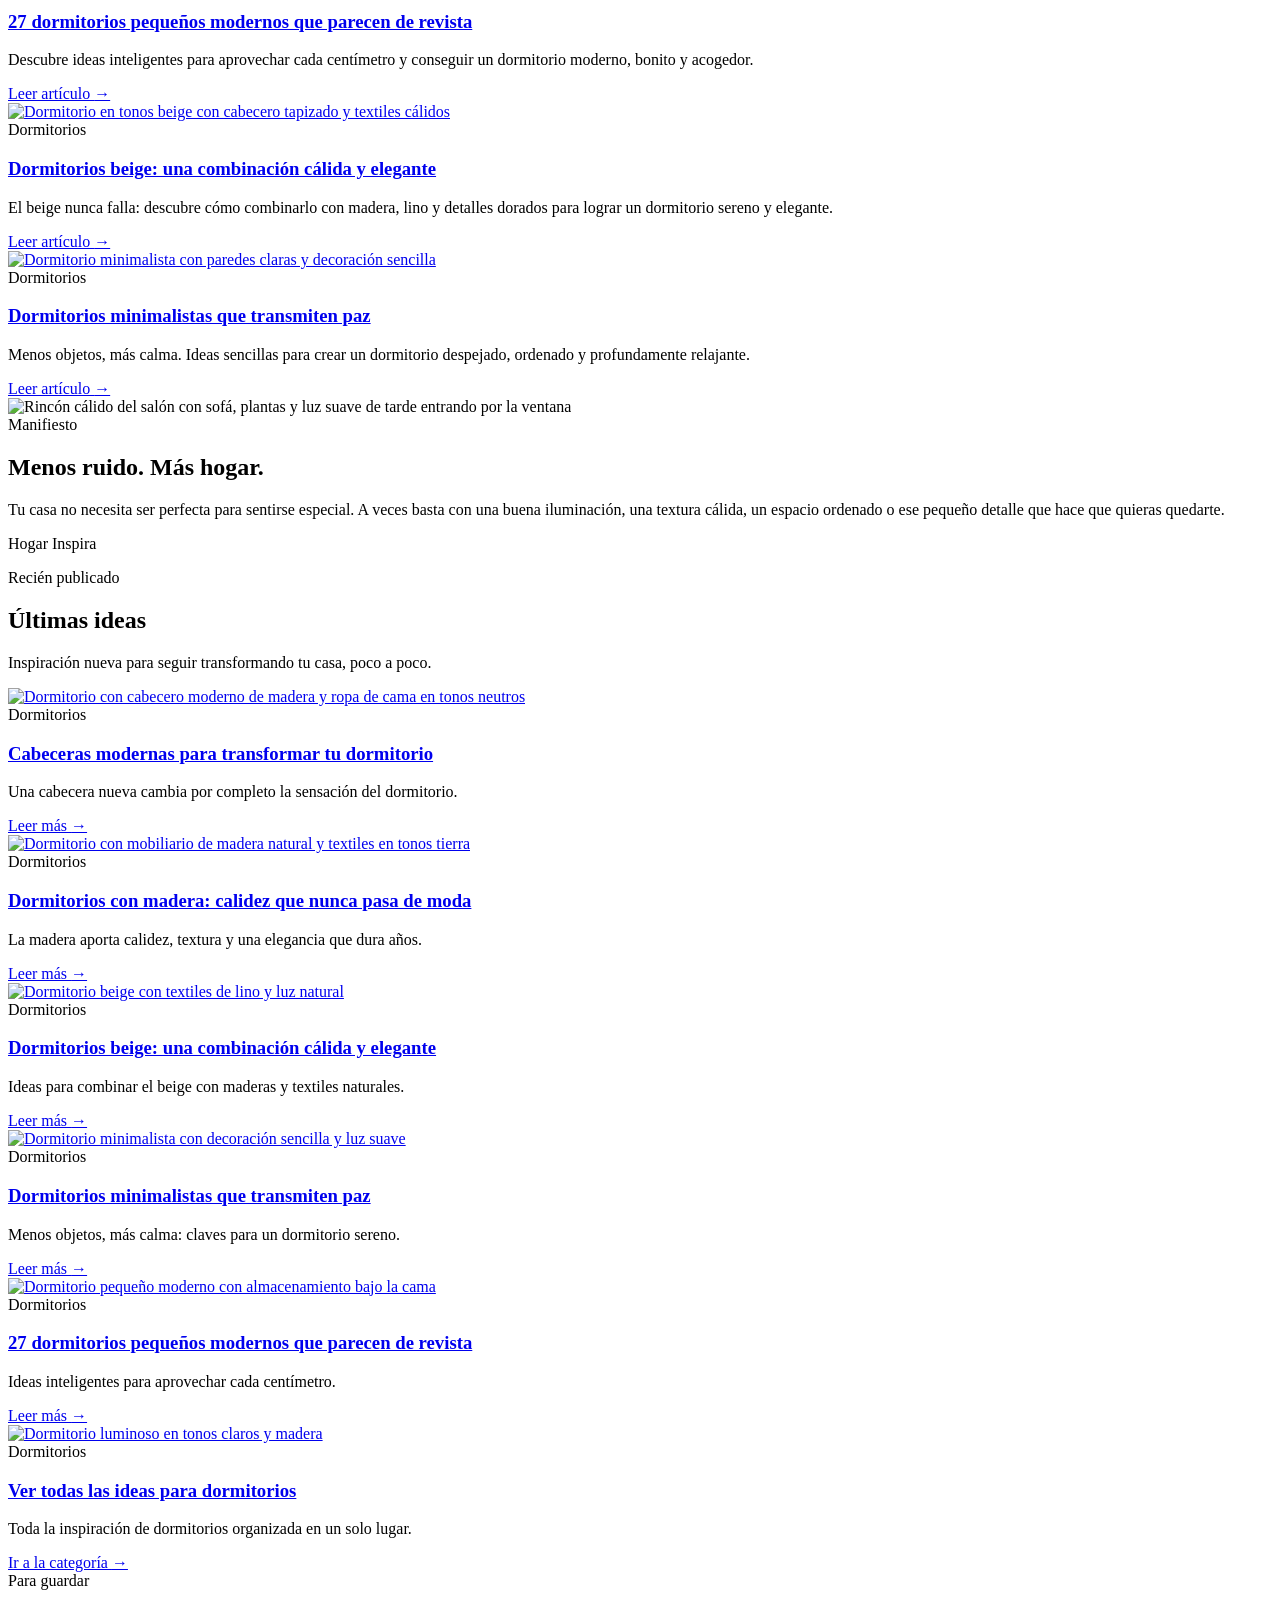
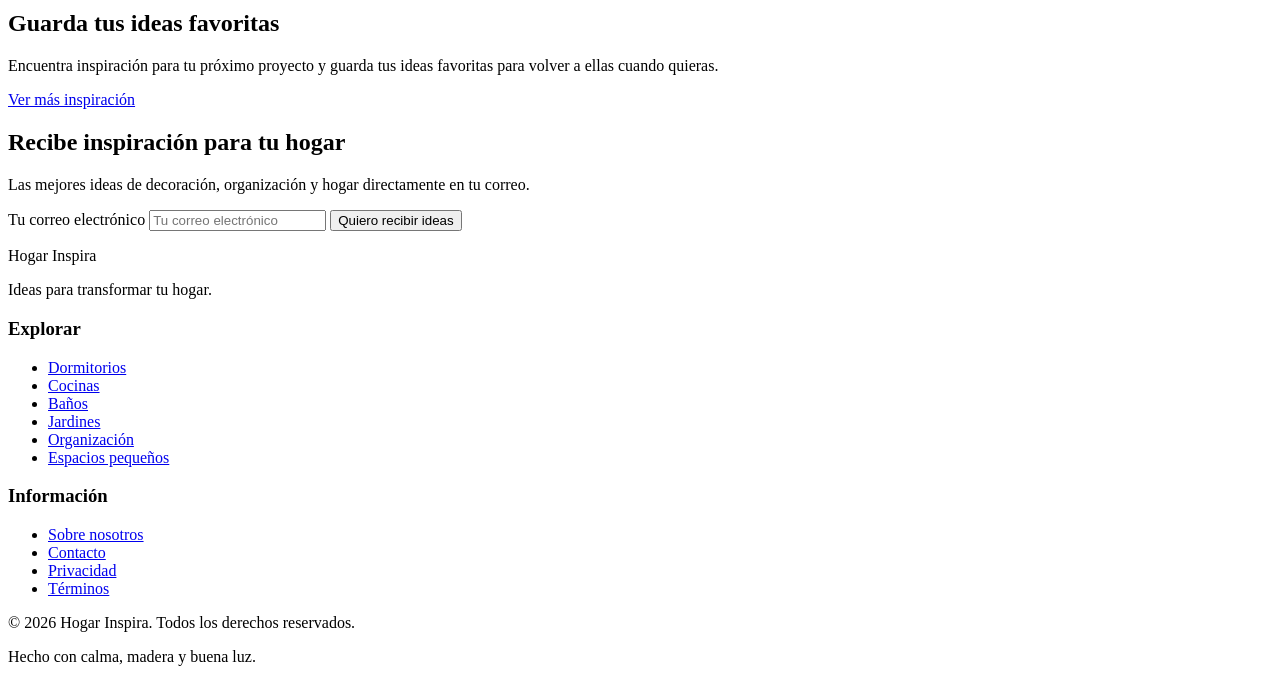
==== commit 80c229fd: "Commit inicial" ====
--- a/index.html
+++ b/index.html
@@ -1,154 +1,523 @@
 <!DOCTYPE html>
 <html lang="es">
 <head>
+<!-- ============================================================
+     SEO
+     ============================================================ -->
 <meta charset="utf-8">
 <meta name="viewport" content="width=device-width, initial-scale=1">
-<title>Baños | Hogar Inspira</title>
-<meta name="description" content="Ideas para baños pequeños y modernos. Inspiración para reformar o mejorar tu baño sin obras.">
+<title>Hogar Inspira | Ideas para transformar tu hogar</title>
+<meta name="description" content="Hogar Inspira es una revista digital de decoración con ideas para dormitorios, cocinas, baños, jardines, organización y espacios pequeños. Inspiración real para transformar tu casa.">
 <meta name="robots" content="index, follow, max-image-preview:large">
-<link rel="canonical" href="https://hogarinspira.com/banos/">
+<meta name="theme-color" content="#FDFBF7">
+<link rel="canonical" href="https://hogarinspira.com/">
+
 <link rel="icon" href="/favicon.svg" type="image/svg+xml">
+
+<!-- Open Graph -->
 <meta property="og:type" content="website">
 <meta property="og:site_name" content="Hogar Inspira">
 <meta property="og:locale" content="es_ES">
-<meta property="og:title" content="Baños | Hogar Inspira">
-<meta property="og:description" content="Ideas para baños pequeños y modernos.">
-<meta property="og:url" content="https://hogarinspira.com/banos/">
-<meta property="og:image" content="https://images.unsplash.com/photo-1584622650111-993a426fbf0a?auto=format&fit=crop&w=1200&q=70">
+<meta property="og:title" content="Hogar Inspira | Ideas para transformar tu hogar">
+<meta property="og:description" content="Encuentra ideas, inspiración y pequeños cambios que pueden transformar por completo tus espacios.">
+<meta property="og:url" content="https://hogarinspira.com/">
+<meta property="og:image" content="https://images.unsplash.com/photo-1618221195710-dd6b41faaea6?auto=format&fit=crop&w=1200&q=70">
+<meta property="og:image:alt" content="Salón moderno y luminoso con sofá claro, mesita de madera y plantas">
+<meta property="og:image:width" content="1200">
+<meta property="og:image:height" content="800">
+
+<!-- Twitter Card -->
 <meta name="twitter:card" content="summary_large_image">
-<meta name="twitter:title" content="Baños | Hogar Inspira">
-<meta name="twitter:description" content="Ideas para baños pequeños y modernos.">
-<meta name="twitter:image" content="https://images.unsplash.com/photo-1584622650111-993a426fbf0a?auto=format&fit=crop&w=1200&q=70">
+<meta name="twitter:title" content="Hogar Inspira | Ideas para transformar tu hogar">
+<meta name="twitter:description" content="Ideas de decoración, organización y hogar para transformar cada rincón de tu casa.">
+<meta name="twitter:image" content="https://images.unsplash.com/photo-1618221195710-dd6b41faaea6?auto=format&fit=crop&w=1200&q=70">
+
+<!-- Fuentes -->
 <link rel="preconnect" href="https://fonts.googleapis.com">
 <link rel="preconnect" href="https://fonts.gstatic.com" crossorigin>
 <link href="https://fonts.googleapis.com/css2?family=DM+Sans:ital,opsz,wght@0,9..40,300;0,9..40,400;0,9..40,500;0,9..40,700&family=Playfair+Display:wght@500;600;700&display=swap" rel="stylesheet">
+
+<!-- CSS compartido -->
 <link rel="stylesheet" href="/css/estilos.css">
+
+<!-- JSON-LD -->
 <script type="application/ld+json">
 {
   "@context": "https://schema.org",
   "@graph": [
-    { "@type": "CollectionPage", "url": "https://hogarinspira.com/banos/", "name": "Baños", "inLanguage": "es", "isPartOf": { "@id": "https://hogarinspira.com/#website" } },
-    { "@type": "BreadcrumbList", "itemListElement": [
-      { "@type": "ListItem", "position": 1, "name": "Inicio", "item": "https://hogarinspira.com/" },
-      { "@type": "ListItem", "position": 2, "name": "Baños", "item": "https://hogarinspira.com/banos/" }
-    ] }
+    {
+      "@type": "WebSite",
+      "@id": "https://hogarinspira.com/#website",
+      "url": "https://hogarinspira.com/",
+      "name": "Hogar Inspira",
+      "description": "Revista digital de inspiración para el hogar: decoración, organización y espacios que se sienten como casa.",
+      "inLanguage": "es",
+      "publisher": { "@id": "https://hogarinspira.com/#organization" }
+    },
+    {
+      "@type": "Organization",
+      "@id": "https://hogarinspira.com/#organization",
+      "name": "Hogar Inspira",
+      "url": "https://hogarinspira.com/",
+      "slogan": "Ideas para transformar tu hogar",
+      "logo": {
+        "@type": "ImageObject",
+        "url": "https://hogarinspira.com/favicon.svg"
+      }
+    }
   ]
 }
 </script>
 </head>
+
 <body>
 <a class="skip-link" href="#contenido">Saltar al contenido principal</a>
 
+<!-- ADSTERRA — Social Bar (pegar script cuando esté listo) -->
+
+<!-- ============================================================
+     HEADER
+     ============================================================ -->
 <header class="site-header">
   <div class="container">
     <div class="header-bar">
-      <a class="brand" href="/" aria-label="Hogar Inspira">
+      <a class="brand" href="/" aria-label="Hogar Inspira — ir al inicio">
         <span class="brand__mark" aria-hidden="true">HI</span>
         <span class="brand__text">
           <span class="brand__name">Hogar Inspira</span>
           <span class="brand__tagline">Ideas para transformar tu hogar</span>
         </span>
       </a>
+
       <nav class="nav-desktop" aria-label="Navegación principal">
-        <a href="/">Inicio</a><a href="/dormitorios/">Dormitorios</a><a href="/cocinas/">Cocinas</a>
-        <a href="/banos/">Baños</a><a href="/jardines/">Jardines</a><a href="/organizacion/">Organización</a>
+        <a href="/">Inicio</a>
+        <a href="/dormitorios/">Dormitorios</a>
+        <a href="/cocinas/">Cocinas</a>
+        <a href="/banos/">Baños</a>
+        <a href="/jardines/">Jardines</a>
+        <a href="/organizacion/">Organización</a>
       </nav>
-      <button class="menu-toggle" id="menuToggle" type="button" aria-expanded="false" aria-controls="mobileNav" aria-label="Abrir menú">
+
+      <button class="menu-toggle" id="menuToggle" type="button"
+              aria-expanded="false" aria-controls="mobileNav"
+              aria-label="Abrir menú de navegación">
         <span></span><span></span><span></span>
       </button>
     </div>
   </div>
+
   <nav class="mobile-nav" id="mobileNav" aria-label="Navegación móvil">
     <ul>
-      <li><a href="/">Inicio</a></li><li><a href="/dormitorios/">Dormitorios</a></li>
-      <li><a href="/cocinas/">Cocinas</a></li><li><a href="/banos/">Baños</a></li>
-      <li><a href="/jardines/">Jardines</a></li><li><a href="/organizacion/">Organización</a></li>
+      <li><a href="/">Inicio</a></li>
+      <li><a href="/dormitorios/">Dormitorios</a></li>
+      <li><a href="/cocinas/">Cocinas</a></li>
+      <li><a href="/banos/">Baños</a></li>
+      <li><a href="/jardines/">Jardines</a></li>
+      <li><a href="/organizacion/">Organización</a></li>
       <li><a href="/espacios-pequenos/">Espacios pequeños</a></li>
     </ul>
   </nav>
 </header>
 
 <main id="contenido">
-  <div class="container">
-    <nav class="breadcrumb" aria-label="Ruta de navegación">
-      <ol>
-        <li><a href="/">Inicio</a></li>
-        <li><span aria-current="page">Baños</span></li>
-      </ol>
-    </nav>
-  </div>
-
-  <section class="page-hero">
-    <div class="container">
-      <div class="page-hero__inner reveal">
-        <span class="section-label">Categoría</span>
-        <h1>Baños</h1>
+
+  <!-- ============================================================
+       HERO
+       ============================================================ -->
+  <section class="hero" id="inicio">
+    <div class="container">
+      <div class="hero__grid">
+        <div class="hero__content">
+          <span class="hero__eyebrow">Revista de decoración</span>
+          <h1>Haz de tu hogar tu lugar favorito.</h1>
+          <p class="hero__text">
+            Encuentra ideas, inspiración y pequeños cambios que pueden transformar
+            por completo tus espacios.
+          </p>
+          <div class="hero__actions">
+            <a class="btn btn--primary" href="/dormitorios/">Explorar ideas</a>
+            <a class="btn btn--outline" href="/dormitorios/dormitorios-pequenos-modernos.html">Artículo destacado</a>
+          </div>
+        </div>
+
+        <div class="hero__media">
+          <!-- IMAGEN PROVISIONAL (Unsplash) — sustituir por imagen propia -->
+          <img src="https://images.unsplash.com/photo-1618221195710-dd6b41faaea6?auto=format&fit=crop&w=900&q=70"
+               alt="Salón moderno y luminoso con sofá claro, mesita de madera y plantas junto a la ventana"
+               width="900" height="1125"
+               fetchpriority="high" decoding="async">
+          <p class="hero__badge">Ideas nuevas cada semana para tu casa</p>
+        </div>
+      </div>
+    </div>
+  </section>
+
+  <!-- ADSTERRA — Popunder (pegar script si se decide usar) -->
+
+  <!-- ============================================================
+       INTRODUCCIÓN
+       ============================================================ -->
+  <section class="section" aria-labelledby="intro-title">
+    <div class="container">
+      <div class="section-head reveal">
+        <span class="section-label">Bienvenido a Hogar Inspira</span>
+        <h2 id="intro-title">Ideas para espacios que se sienten como hogar</h2>
         <p>
-          Pequeños cambios que hacen una gran diferencia. Artículos completos sobre
-          baños pequeños, iluminación y organización, en preparación.
+          Descubre inspiración para decorar, organizar y transformar cada rincón de tu casa.
+          Desde dormitorios acogedores hasta cocinas modernas, encuentra ideas que puedas
+          adaptar a tu propio estilo.
         </p>
-      </div>
-      <div class="page-hero__media reveal">
-        <img src="https://images.unsplash.com/photo-1584622650111-993a426fbf0a?auto=format&fit=crop&w=1400&q=70"
-             alt="Baño pequeño y elegante con espejo redondo, lavabo blanco y toallas de algodón"
-             width="1400" height="788" loading="eager" decoding="async">
-      </div>
-    </div>
-  </section>
-
-  <section class="section" aria-labelledby="arts-title">
+        <ul class="values">
+          <li>Ideas prácticas</li>
+          <li>Inspiración visual</li>
+          <li>Para todos los presupuestos</li>
+        </ul>
+      </div>
+    </div>
+  </section>
+
+  <!-- ============================================================
+       CATEGORÍAS
+       ============================================================ -->
+  <section class="section section--tight" id="categorias" aria-labelledby="cats-title">
     <div class="container">
       <div class="section-head reveal">
-        <span class="section-label">Próximamente</span>
-        <h2 id="arts-title">Artículos en preparación</h2>
-        <p>Estamos trabajando en los primeros artículos de esta categoría.</p>
-      </div>
+        <span class="section-label">Categorías</span>
+        <h2 id="cats-title">Explora por espacio</h2>
+        <p>Encuentra inspiración concreta para cada rincón de tu casa.</p>
+      </div>
+
+      <div class="grid grid--cats reveal">
+
+        <a class="cat-card" href="/dormitorios/">
+          <!-- IMAGEN PROVISIONAL (Unsplash) -->
+          <img src="https://images.unsplash.com/photo-1505691938895-1758d7feb511?auto=format&fit=crop&w=800&q=70"
+               alt="Dormitorio luminoso con cama vestida en tonos claros y mesitas de noche de madera"
+               width="800" height="1000" loading="lazy" decoding="async">
+          <span class="cat-card__body">
+            <h3>Dormitorios</h3>
+            <p>Espacios para descansar y desconectar.</p>
+            <span class="cat-card__cta">Ver ideas <span aria-hidden="true">→</span></span>
+          </span>
+        </a>
+
+        <a class="cat-card" href="/cocinas/">
+          <img src="https://images.unsplash.com/photo-1556909114-f6e7ad7d3136?auto=format&fit=crop&w=800&q=70"
+               alt="Cocina moderna con encimera de mármol, armarios blancos y utensilios de madera"
+               width="800" height="1000" loading="lazy" decoding="async">
+          <span class="cat-card__body">
+            <h3>Cocinas</h3>
+            <p>Ideas modernas, prácticas y acogedoras.</p>
+            <span class="cat-card__cta">Ver ideas <span aria-hidden="true">→</span></span>
+          </span>
+        </a>
+
+        <a class="cat-card" href="/banos/">
+          <img src="https://images.unsplash.com/photo-1584622650111-993a426fbf0a?auto=format&fit=crop&w=800&q=70"
+               alt="Baño pequeño y elegante con espejo redondo, lavabo blanco y toallas de algodón"
+               width="800" height="1000" loading="lazy" decoding="async">
+          <span class="cat-card__body">
+            <h3>Baños</h3>
+            <p>Pequeños cambios que hacen una gran diferencia.</p>
+            <span class="cat-card__cta">Ver ideas <span aria-hidden="true">→</span></span>
+          </span>
+        </a>
+
+        <a class="cat-card" href="/jardines/">
+          <img src="https://images.unsplash.com/photo-1416879595882-3373a0480b5b?auto=format&fit=crop&w=800&q=70"
+               alt="Jardín verde con plantas y flores junto a una fachada blanca"
+               width="800" height="1000" loading="lazy" decoding="async">
+          <span class="cat-card__body">
+            <h3>Jardines</h3>
+            <p>Espacios exteriores llenos de vida.</p>
+            <span class="cat-card__cta">Ver ideas <span aria-hidden="true">→</span></span>
+          </span>
+        </a>
+
+        <a class="cat-card" href="/organizacion/">
+          <img src="https://images.unsplash.com/photo-1616486338812-3dadae4b4ace?auto=format&fit=crop&w=800&q=70"
+               alt="Estantería ordenada con libros, cestas de mimbre y objetos decorativos"
+               width="800" height="1000" loading="lazy" decoding="async">
+          <span class="cat-card__body">
+            <h3>Organización</h3>
+            <p>Ideas para ordenar sin perder estilo.</p>
+            <span class="cat-card__cta">Ver ideas <span aria-hidden="true">→</span></span>
+          </span>
+        </a>
+
+        <a class="cat-card" href="/espacios-pequenos/">
+          <img src="https://images.unsplash.com/photo-1522708323590-d24dbb6b0267?auto=format&fit=crop&w=800&q=70"
+               alt="Salón pequeño con sofá gris, cojines claros y mesa baja de madera"
+               width="800" height="1000" loading="lazy" decoding="async">
+          <span class="cat-card__body">
+            <h3>Espacios pequeños</h3>
+            <p>Grandes ideas para pocos metros.</p>
+            <span class="cat-card__cta">Ver ideas <span aria-hidden="true">→</span></span>
+          </span>
+        </a>
+
+      </div>
+    </div>
+  </section>
+
+  <!-- ============================================================
+       ARTÍCULOS DESTACADOS
+       ============================================================ -->
+  <section class="section" id="destacados" aria-labelledby="featured-title">
+    <div class="container">
+      <div class="section-head reveal">
+        <span class="section-label">Lo más guardado</span>
+        <h2 id="featured-title">Inspiración que está conquistando Pinterest</h2>
+        <p>Los artículos que más veces se guardan para volver a ellos más tarde.</p>
+      </div>
+
       <div class="grid grid--3 reveal">
-        <article class="card card--soon">
-          <a class="card__media" href="#" aria-hidden="true" tabindex="-1">
-            <img src="https://images.unsplash.com/photo-1620626011761-996317b8d101?auto=format&fit=crop&w=800&q=70"
-                 alt="Baño moderno con azulejos claros" width="800" height="533" loading="lazy" decoding="async">
-          </a>
-          <div class="card__body">
-            <span class="card__cat">Baños</span>
-            <h3>Baños pequeños modernos que parecen más grandes</h3>
-            <p>Trucos visuales y soluciones de almacenamiento.</p>
-            <span class="card__soon">Próximamente</span>
+
+        <article class="card card--featured">
+          <a class="card__media" href="/dormitorios/dormitorios-pequenos-modernos.html" aria-hidden="true" tabindex="-1">
+            <!-- IMAGEN PROVISIONAL -->
+            <img src="https://images.unsplash.com/photo-1567016432779-094069958ea5?auto=format&fit=crop&w=900&q=70"
+                 alt="Dormitorio pequeño moderno con cama baja, ropa de cama blanca y luz natural"
+                 width="900" height="675" loading="lazy" decoding="async">
+          </a>
+          <div class="card__body">
+            <span class="card__cat">Dormitorios</span>
+            <h3>
+              <a href="/dormitorios/dormitorios-pequenos-modernos.html">
+                27 dormitorios pequeños modernos que parecen de revista
+              </a>
+            </h3>
+            <p>
+              Descubre ideas inteligentes para aprovechar cada centímetro y conseguir
+              un dormitorio moderno, bonito y acogedor.
+            </p>
+            <a class="card__link" href="/dormitorios/dormitorios-pequenos-modernos.html">
+              Leer artículo <span aria-hidden="true">→</span>
+            </a>
+          </div>
+        </article>
+
+        <article class="card card--featured">
+          <a class="card__media" href="/dormitorios/dormitorios-beige.html" aria-hidden="true" tabindex="-1">
+            <img src="https://images.unsplash.com/photo-1616594039964-ae9021a400a0?auto=format&fit=crop&w=900&q=70"
+                 alt="Dormitorio en tonos beige con cabecero tapizado y textiles cálidos"
+                 width="900" height="675" loading="lazy" decoding="async">
+          </a>
+          <div class="card__body">
+            <span class="card__cat">Dormitorios</span>
+            <h3>
+              <a href="/dormitorios/dormitorios-beige.html">
+                Dormitorios beige: una combinación cálida y elegante
+              </a>
+            </h3>
+            <p>
+              El beige nunca falla: descubre cómo combinarlo con madera, lino y
+              detalles dorados para lograr un dormitorio sereno y elegante.
+            </p>
+            <a class="card__link" href="/dormitorios/dormitorios-beige.html">
+              Leer artículo <span aria-hidden="true">→</span>
+            </a>
+          </div>
+        </article>
+
+        <article class="card card--featured">
+          <a class="card__media" href="/dormitorios/dormitorios-minimalistas.html" aria-hidden="true" tabindex="-1">
+            <img src="https://images.unsplash.com/photo-1522771739844-6a9f6d5f14af?auto=format&fit=crop&w=900&q=70"
+                 alt="Dormitorio minimalista con paredes claras y decoración sencilla"
+                 width="900" height="675" loading="lazy" decoding="async">
+          </a>
+          <div class="card__body">
+            <span class="card__cat">Dormitorios</span>
+            <h3>
+              <a href="/dormitorios/dormitorios-minimalistas.html">
+                Dormitorios minimalistas que transmiten paz
+              </a>
+            </h3>
+            <p>
+              Menos objetos, más calma. Ideas sencillas para crear un dormitorio
+              despejado, ordenado y profundamente relajante.
+            </p>
+            <a class="card__link" href="/dormitorios/dormitorios-minimalistas.html">
+              Leer artículo <span aria-hidden="true">→</span>
+            </a>
+          </div>
+        </article>
+
+      </div>
+    </div>
+  </section>
+
+  <!-- ============================================================
+       BLOQUE EDITORIAL
+       ============================================================ -->
+  <section class="editorial" aria-labelledby="editorial-title">
+    <div class="editorial__grid">
+      <div class="editorial__media">
+        <!-- IMAGEN PROVISIONAL -->
+        <img src="https://images.unsplash.com/photo-1513694203232-719a280e022f?auto=format&fit=crop&w=1200&q=70"
+             alt="Rincón cálido del salón con sofá, plantas y luz suave de tarde entrando por la ventana"
+             width="1200" height="900" loading="lazy" decoding="async">
+      </div>
+      <div class="editorial__body reveal">
+        <span class="section-label">Manifiesto</span>
+        <h2 id="editorial-title">Menos ruido. Más hogar.</h2>
+        <p>
+          Tu casa no necesita ser perfecta para sentirse especial. A veces basta con
+          una buena iluminación, una textura cálida, un espacio ordenado o ese pequeño
+          detalle que hace que quieras quedarte.
+        </p>
+        <span class="editorial__rule" aria-hidden="true"></span>
+        <p class="editorial__firma">Hogar Inspira</p>
+      </div>
+    </div>
+  </section>
+
+  <!-- ============================================================
+       ÚLTIMAS IDEAS
+       ============================================================ -->
+  <section class="section" id="ultimas" aria-labelledby="latest-title">
+    <div class="container">
+      <div class="section-head reveal">
+        <span class="section-label">Recién publicado</span>
+        <h2 id="latest-title">Últimas ideas</h2>
+        <p>Inspiración nueva para seguir transformando tu casa, poco a poco.</p>
+      </div>
+
+      <div class="grid grid--3 reveal">
+
+        <article class="card">
+          <a class="card__media" href="/dormitorios/cabeceras-modernas.html" aria-hidden="true" tabindex="-1">
+            <img src="https://images.unsplash.com/photo-1616627561950-9f746e330187?auto=format&fit=crop&w=800&q=70"
+                 alt="Dormitorio con cabecero moderno de madera y ropa de cama en tonos neutros"
+                 width="800" height="533" loading="lazy" decoding="async">
+          </a>
+          <div class="card__body">
+            <span class="card__cat">Dormitorios</span>
+            <h3><a href="/dormitorios/cabeceras-modernas.html">Cabeceras modernas para transformar tu dormitorio</a></h3>
+            <p>Una cabecera nueva cambia por completo la sensación del dormitorio.</p>
+            <a class="card__link" href="/dormitorios/cabeceras-modernas.html">Leer más <span aria-hidden="true">→</span></a>
+          </div>
+        </article>
+
+        <article class="card">
+          <a class="card__media" href="/dormitorios/dormitorios-con-madera.html" aria-hidden="true" tabindex="-1">
+            <img src="https://images.unsplash.com/photo-1540518614846-7eded433c457?auto=format&fit=crop&w=800&q=70"
+                 alt="Dormitorio con mobiliario de madera natural y textiles en tonos tierra"
+                 width="800" height="533" loading="lazy" decoding="async">
+          </a>
+          <div class="card__body">
+            <span class="card__cat">Dormitorios</span>
+            <h3><a href="/dormitorios/dormitorios-con-madera.html">Dormitorios con madera: calidez que nunca pasa de moda</a></h3>
+            <p>La madera aporta calidez, textura y una elegancia que dura años.</p>
+            <a class="card__link" href="/dormitorios/dormitorios-con-madera.html">Leer más <span aria-hidden="true">→</span></a>
+          </div>
+        </article>
+
+        <article class="card">
+          <a class="card__media" href="/dormitorios/dormitorios-beige.html" aria-hidden="true" tabindex="-1">
+            <img src="https://images.unsplash.com/photo-1616594039964-ae9021a400a0?auto=format&fit=crop&w=800&q=70"
+                 alt="Dormitorio beige con textiles de lino y luz natural"
+                 width="800" height="533" loading="lazy" decoding="async">
+          </a>
+          <div class="card__body">
+            <span class="card__cat">Dormitorios</span>
+            <h3><a href="/dormitorios/dormitorios-beige.html">Dormitorios beige: una combinación cálida y elegante</a></h3>
+            <p>Ideas para combinar el beige con maderas y textiles naturales.</p>
+            <a class="card__link" href="/dormitorios/dormitorios-beige.html">Leer más <span aria-hidden="true">→</span></a>
+          </div>
+        </article>
+
+        <article class="card">
+          <a class="card__media" href="/dormitorios/dormitorios-minimalistas.html" aria-hidden="true" tabindex="-1">
+            <img src="https://images.unsplash.com/photo-1522771739844-6a9f6d5f14af?auto=format&fit=crop&w=800&q=70"
+                 alt="Dormitorio minimalista con decoración sencilla y luz suave"
+                 width="800" height="533" loading="lazy" decoding="async">
+          </a>
+          <div class="card__body">
+            <span class="card__cat">Dormitorios</span>
+            <h3><a href="/dormitorios/dormitorios-minimalistas.html">Dormitorios minimalistas que transmiten paz</a></h3>
+            <p>Menos objetos, más calma: claves para un dormitorio sereno.</p>
+            <a class="card__link" href="/dormitorios/dormitorios-minimalistas.html">Leer más <span aria-hidden="true">→</span></a>
+          </div>
+        </article>
+
+        <article class="card">
+          <a class="card__media" href="/dormitorios/dormitorios-pequenos-modernos.html" aria-hidden="true" tabindex="-1">
+            <img src="https://images.unsplash.com/photo-1567016432779-094069958ea5?auto=format&fit=crop&w=800&q=70"
+                 alt="Dormitorio pequeño moderno con almacenamiento bajo la cama"
+                 width="800" height="533" loading="lazy" decoding="async">
+          </a>
+          <div class="card__body">
+            <span class="card__cat">Dormitorios</span>
+            <h3><a href="/dormitorios/dormitorios-pequenos-modernos.html">27 dormitorios pequeños modernos que parecen de revista</a></h3>
+            <p>Ideas inteligentes para aprovechar cada centímetro.</p>
+            <a class="card__link" href="/dormitorios/dormitorios-pequenos-modernos.html">Leer más <span aria-hidden="true">→</span></a>
           </div>
         </article>
 
         <article class="card">
           <a class="card__media" href="/dormitorios/" aria-hidden="true" tabindex="-1">
             <img src="https://images.unsplash.com/photo-1505691938895-1758d7feb511?auto=format&fit=crop&w=800&q=70"
-                 alt="Dormitorio luminoso en tonos claros" width="800" height="533" loading="lazy" decoding="async">
-          </a>
-          <div class="card__body">
-            <span class="card__cat">Dormitorios</span>
-            <h3><a href="/dormitorios/">Mientras tanto, explora nuestros dormitorios</a></h3>
-            <p>Ya tenemos varios artículos publicados.</p>
-            <a class="card__link" href="/dormitorios/">Ir a dormitorios <span aria-hidden="true">→</span></a>
-          </div>
-        </article>
-      </div>
-    </div>
-  </section>
-
-  <section class="newsletter" aria-labelledby="news-title">
+                 alt="Dormitorio luminoso en tonos claros y madera"
+                 width="800" height="533" loading="lazy" decoding="async">
+          </a>
+          <div class="card__body">
+            <span class="card__cat">Dormitorios</span>
+            <h3><a href="/dormitorios/">Ver todas las ideas para dormitorios</a></h3>
+            <p>Toda la inspiración de dormitorios organizada en un solo lugar.</p>
+            <a class="card__link" href="/dormitorios/">Ir a la categoría <span aria-hidden="true">→</span></a>
+          </div>
+        </article>
+
+      </div>
+    </div>
+  </section>
+
+  <!-- ADSTERRA — Banner entre secciones -->
+
+  <!-- ============================================================
+       SECCIÓN PINTEREST
+       ============================================================ -->
+  <section class="section section--tight" aria-labelledby="pinterest-title">
+    <div class="container">
+      <div class="pinterest__inner reveal">
+        <span class="section-label">Para guardar</span>
+        <h2 id="pinterest-title">Guarda tus ideas favoritas</h2>
+        <p>
+          Encuentra inspiración para tu próximo proyecto y guarda tus ideas favoritas
+          para volver a ellas cuando quieras.
+        </p>
+        <a class="btn btn--outline" href="/dormitorios/">Ver más inspiración</a>
+      </div>
+    </div>
+  </section>
+
+  <!-- ============================================================
+       NEWSLETTER
+       ============================================================ -->
+  <section class="newsletter" id="newsletter" aria-labelledby="newsletter-title">
     <div class="container">
       <div class="newsletter__inner reveal">
-        <h2 id="news-title">Recibe inspiración para tu hogar</h2>
-        <p>Te avisaremos cuando publiquemos nuevos artículos.</p>
+        <h2 id="newsletter-title">Recibe inspiración para tu hogar</h2>
+        <p>Las mejores ideas de decoración, organización y hogar directamente en tu correo.</p>
+
         <form id="newsletterForm" novalidate>
           <label class="sr-only" for="newsletterEmail">Tu correo electrónico</label>
-          <input type="email" id="newsletterEmail" placeholder="Tu correo electrónico" required>
+          <input type="email" id="newsletterEmail" name="email"
+                 placeholder="Tu correo electrónico" autocomplete="email" required>
           <button class="btn" type="submit">Quiero recibir ideas</button>
         </form>
+
         <p class="form-msg" id="newsletterMsg" role="status" aria-live="polite"></p>
       </div>
     </div>
   </section>
+
 </main>
 
+<!-- ============================================================
+     FOOTER
+     ============================================================ -->
 <footer class="site-footer">
   <div class="container">
     <div class="footer-grid">
@@ -156,22 +525,30 @@
         <p class="footer-brand__name">Hogar Inspira</p>
         <p class="footer-brand__slogan">Ideas para transformar tu hogar.</p>
       </div>
+
       <nav aria-labelledby="footer-explorar">
         <h3 id="footer-explorar">Explorar</h3>
         <ul class="footer-links">
-          <li><a href="/dormitorios/">Dormitorios</a></li><li><a href="/cocinas/">Cocinas</a></li>
-          <li><a href="/banos/">Baños</a></li><li><a href="/jardines/">Jardines</a></li>
-          <li><a href="/organizacion/">Organización</a></li><li><a href="/espacios-pequenos/">Espacios pequeños</a></li>
+          <li><a href="/dormitorios/">Dormitorios</a></li>
+          <li><a href="/cocinas/">Cocinas</a></li>
+          <li><a href="/banos/">Baños</a></li>
+          <li><a href="/jardines/">Jardines</a></li>
+          <li><a href="/organizacion/">Organización</a></li>
+          <li><a href="/espacios-pequenos/">Espacios pequeños</a></li>
         </ul>
       </nav>
+
       <nav aria-labelledby="footer-info">
         <h3 id="footer-info">Información</h3>
         <ul class="footer-links">
-          <li><a href="/sobre-nosotros/">Sobre nosotros</a></li><li><a href="/contacto/">Contacto</a></li>
-          <li><a href="/privacidad/">Privacidad</a></li><li><a href="/terminos/">Términos</a></li>
+          <li><a href="/sobre-nosotros/">Sobre nosotros</a></li>
+          <li><a href="/contacto/">Contacto</a></li>
+          <li><a href="/privacidad/">Privacidad</a></li>
+          <li><a href="/terminos/">Términos</a></li>
         </ul>
       </nav>
     </div>
+
     <div class="footer-bottom">
       <p>© 2026 Hogar Inspira. Todos los derechos reservados.</p>
       <p>Hecho con calma, madera y buena luz.</p>
@@ -179,15 +556,30 @@
   </div>
 </footer>
 
+<!-- JS compartido -->
 <script src="/js/app.js"></script>
+
+<!-- JS específico de la portada: newsletter -->
 <script>
 (function () {
-  var f = document.getElementById('newsletterForm'); if (!f) return;
-  var i = document.getElementById('newsletterEmail'); var m = document.getElementById('newsletterMsg');
-  f.addEventListener('submit', function (e) {
-    e.preventDefault(); var v = i.value.trim();
-    if (!/^[^\s@]+@[^\s@]+\.[a-zA-Z]{2,}$/.test(v)) { m.textContent = 'Escribe un correo electrónico válido.'; m.className = 'form-msg is-error'; i.focus(); return; }
-    m.textContent = '¡Gracias! Pronto recibirás ideas para tu hogar.'; m.className = 'form-msg is-ok'; f.reset();
+  var form = document.getElementById('newsletterForm');
+  var emailInput = document.getElementById('newsletterEmail');
+  var formMsg = document.getElementById('newsletterMsg');
+  if (!form || !emailInput || !formMsg) return;
+
+  form.addEventListener('submit', function (event) {
+    event.preventDefault();
+    var value = emailInput.value.trim();
+    var esValido = /^[^\s@]+@[^\s@]+\.[a-zA-Z]{2,}$/.test(value);
+    if (!esValido) {
+      formMsg.textContent = 'Escribe un correo electrónico válido para continuar.';
+      formMsg.className = 'form-msg is-error';
+      emailInput.focus();
+      return;
+    }
+    formMsg.textContent = '¡Gracias! Tu suscripción se ha registrado correctamente. Pronto recibirás ideas para tu hogar.';
+    formMsg.className = 'form-msg is-ok';
+    form.reset();
   });
 })();
 </script>
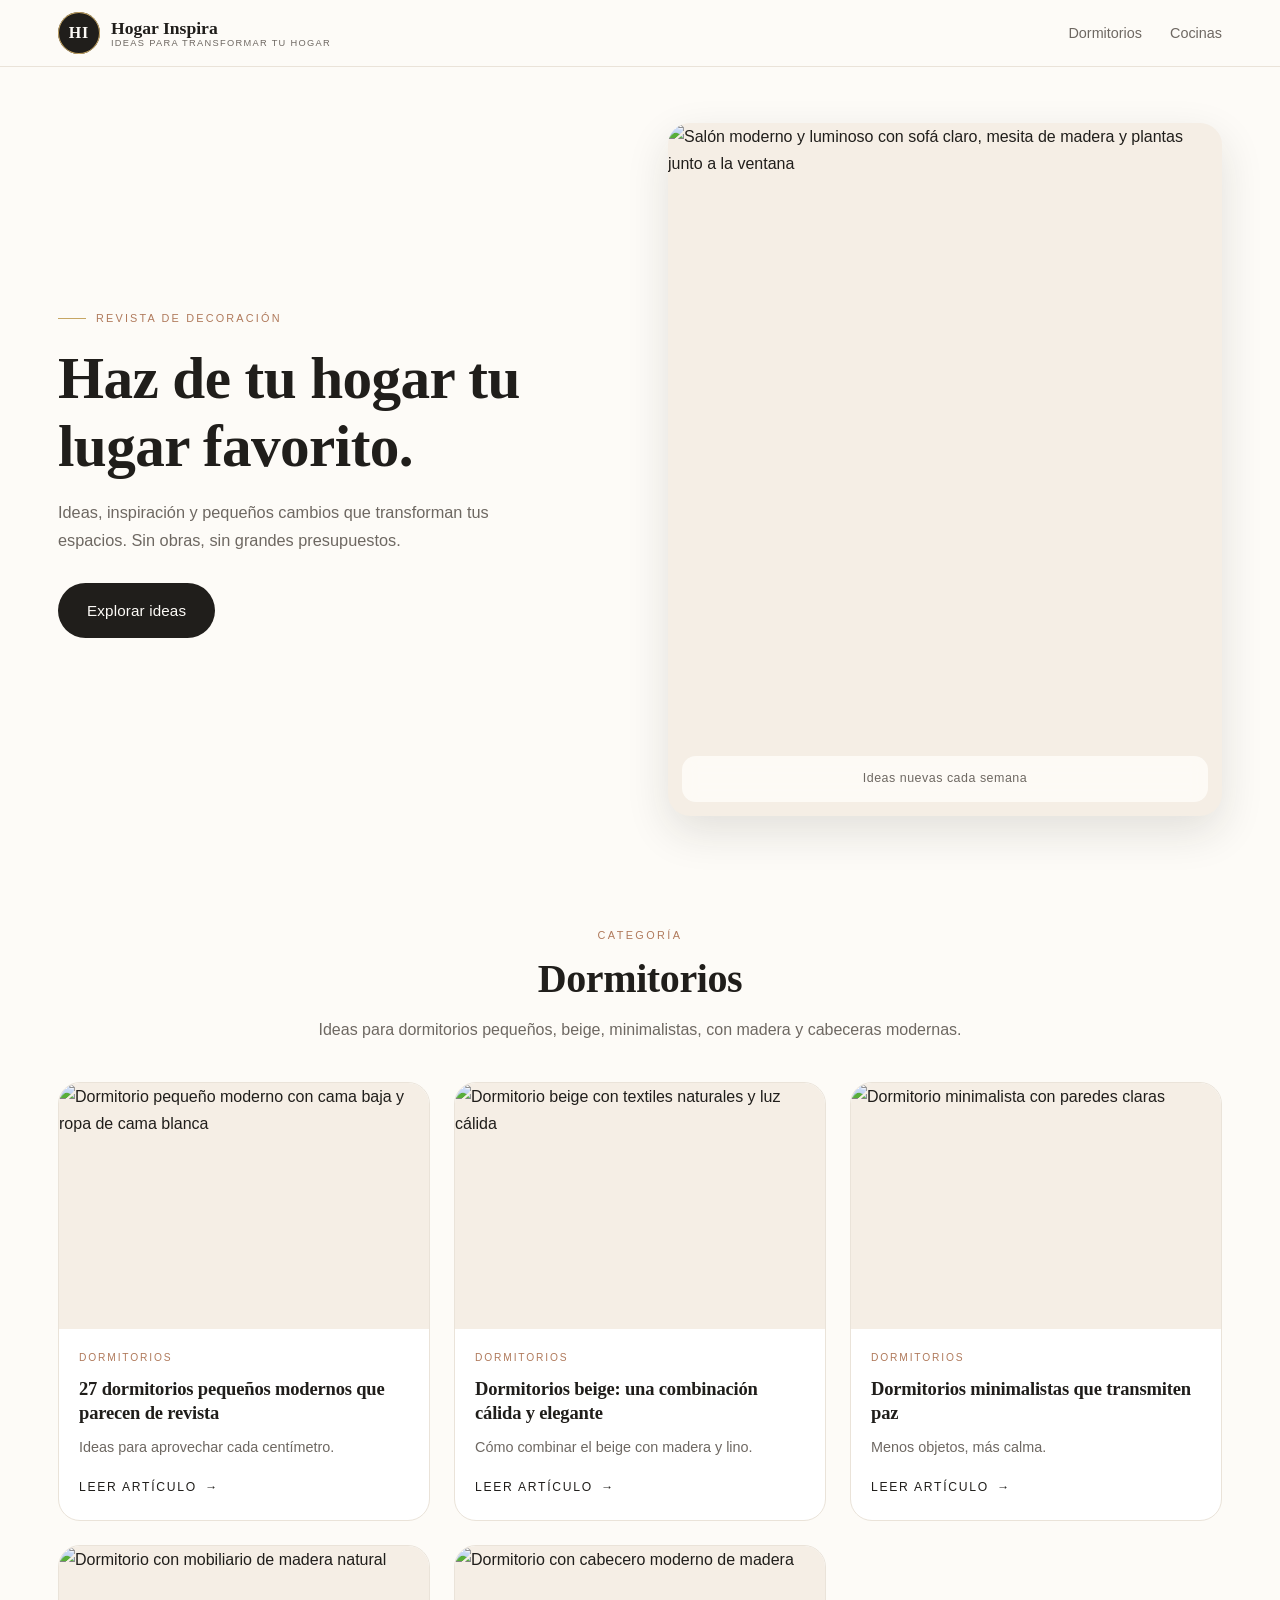
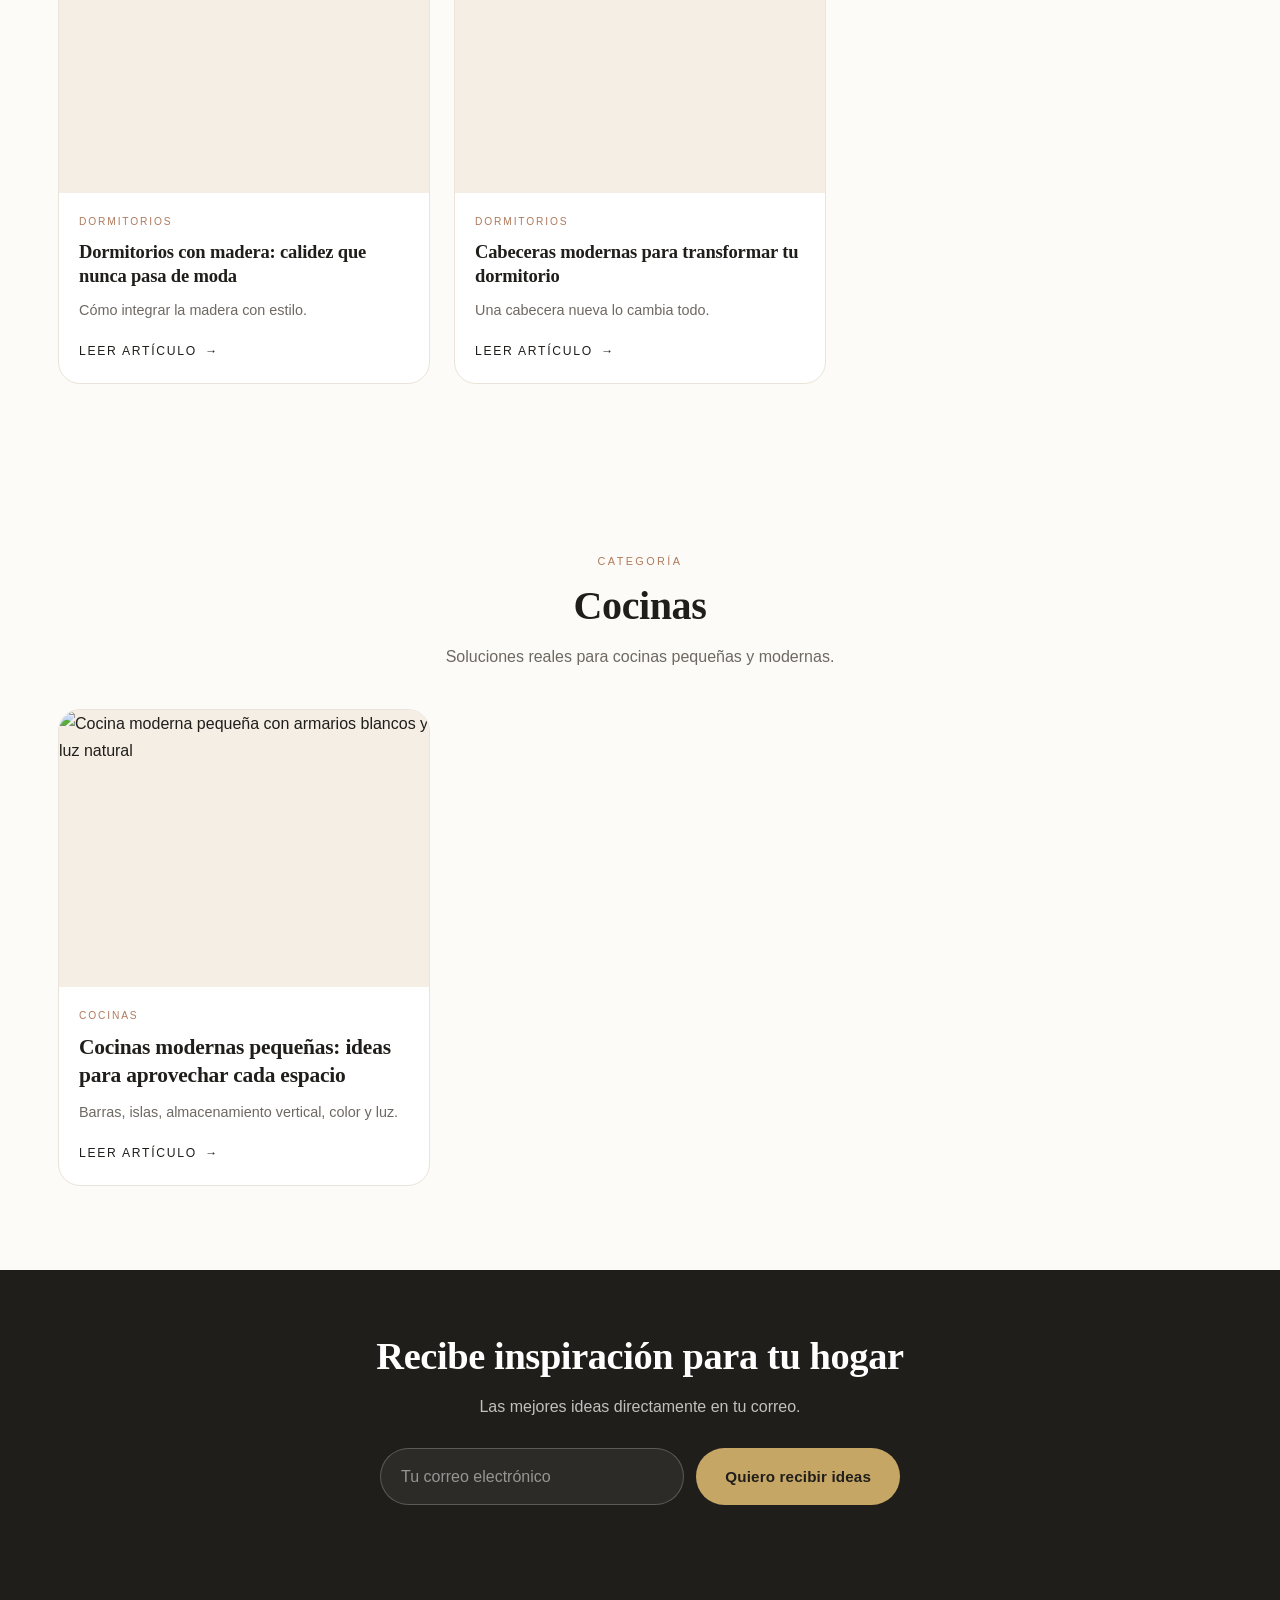
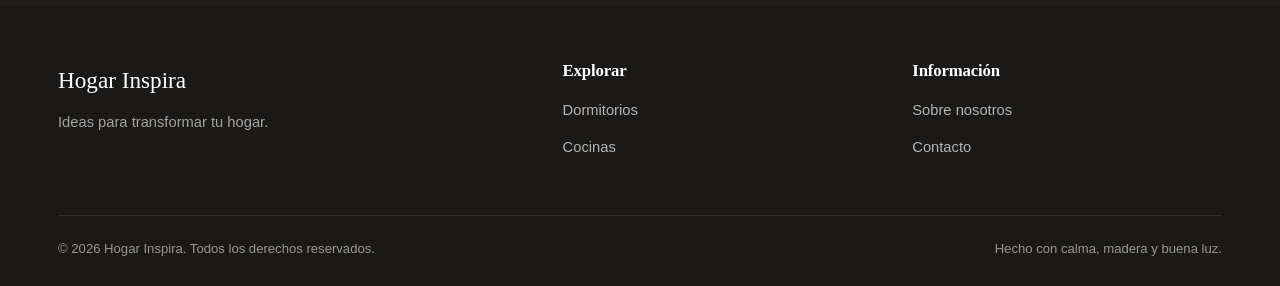
==== commit 3c75f620: "Commit inicial" ====
--- a/index.html
+++ b/index.html
@@ -1,87 +1,42 @@
 <!DOCTYPE html>
 <html lang="es">
 <head>
-<!-- ============================================================
-     SEO
-     ============================================================ -->
 <meta charset="utf-8">
 <meta name="viewport" content="width=device-width, initial-scale=1">
 <title>Hogar Inspira | Ideas para transformar tu hogar</title>
-<meta name="description" content="Hogar Inspira es una revista digital de decoración con ideas para dormitorios, cocinas, baños, jardines, organización y espacios pequeños. Inspiración real para transformar tu casa.">
+<meta name="description" content="Revista digital de decoración e inspiración para el hogar. Ideas para dormitorios, cocinas y espacios pequeños.">
 <meta name="robots" content="index, follow, max-image-preview:large">
 <meta name="theme-color" content="#FDFBF7">
 <link rel="canonical" href="https://hogarinspira.com/">
-
-<link rel="icon" href="/favicon.svg" type="image/svg+xml">
-
-<!-- Open Graph -->
+<link rel="icon" href="favicon.svg" type="image/svg+xml">
+
 <meta property="og:type" content="website">
 <meta property="og:site_name" content="Hogar Inspira">
 <meta property="og:locale" content="es_ES">
 <meta property="og:title" content="Hogar Inspira | Ideas para transformar tu hogar">
-<meta property="og:description" content="Encuentra ideas, inspiración y pequeños cambios que pueden transformar por completo tus espacios.">
+<meta property="og:description" content="Ideas de decoración, organización y hogar para transformar cada rincón de tu casa.">
 <meta property="og:url" content="https://hogarinspira.com/">
 <meta property="og:image" content="https://images.unsplash.com/photo-1618221195710-dd6b41faaea6?auto=format&fit=crop&w=1200&q=70">
-<meta property="og:image:alt" content="Salón moderno y luminoso con sofá claro, mesita de madera y plantas">
-<meta property="og:image:width" content="1200">
-<meta property="og:image:height" content="800">
-
-<!-- Twitter Card -->
+
 <meta name="twitter:card" content="summary_large_image">
 <meta name="twitter:title" content="Hogar Inspira | Ideas para transformar tu hogar">
 <meta name="twitter:description" content="Ideas de decoración, organización y hogar para transformar cada rincón de tu casa.">
 <meta name="twitter:image" content="https://images.unsplash.com/photo-1618221195710-dd6b41faaea6?auto=format&fit=crop&w=1200&q=70">
 
-<!-- Fuentes -->
 <link rel="preconnect" href="https://fonts.googleapis.com">
 <link rel="preconnect" href="https://fonts.gstatic.com" crossorigin>
 <link href="https://fonts.googleapis.com/css2?family=DM+Sans:ital,opsz,wght@0,9..40,300;0,9..40,400;0,9..40,500;0,9..40,700&family=Playfair+Display:wght@500;600;700&display=swap" rel="stylesheet">
 
-<!-- CSS compartido -->
-<link rel="stylesheet" href="/css/estilos.css">
-
-<!-- JSON-LD -->
-<script type="application/ld+json">
-{
-  "@context": "https://schema.org",
-  "@graph": [
-    {
-      "@type": "WebSite",
-      "@id": "https://hogarinspira.com/#website",
-      "url": "https://hogarinspira.com/",
-      "name": "Hogar Inspira",
-      "description": "Revista digital de inspiración para el hogar: decoración, organización y espacios que se sienten como casa.",
-      "inLanguage": "es",
-      "publisher": { "@id": "https://hogarinspira.com/#organization" }
-    },
-    {
-      "@type": "Organization",
-      "@id": "https://hogarinspira.com/#organization",
-      "name": "Hogar Inspira",
-      "url": "https://hogarinspira.com/",
-      "slogan": "Ideas para transformar tu hogar",
-      "logo": {
-        "@type": "ImageObject",
-        "url": "https://hogarinspira.com/favicon.svg"
-      }
-    }
-  ]
-}
-</script>
+<link rel="stylesheet" href="estilos.css">
 </head>
 
 <body>
 <a class="skip-link" href="#contenido">Saltar al contenido principal</a>
 
-<!-- ADSTERRA — Social Bar (pegar script cuando esté listo) -->
-
-<!-- ============================================================
-     HEADER
-     ============================================================ -->
 <header class="site-header">
   <div class="container">
     <div class="header-bar">
-      <a class="brand" href="/" aria-label="Hogar Inspira — ir al inicio">
+      <a class="brand" href="index.html" aria-label="Hogar Inspira — ir al inicio">
         <span class="brand__mark" aria-hidden="true">HI</span>
         <span class="brand__text">
           <span class="brand__name">Hogar Inspira</span>
@@ -90,12 +45,8 @@
       </a>
 
       <nav class="nav-desktop" aria-label="Navegación principal">
-        <a href="/">Inicio</a>
-        <a href="/dormitorios/">Dormitorios</a>
-        <a href="/cocinas/">Cocinas</a>
-        <a href="/banos/">Baños</a>
-        <a href="/jardines/">Jardines</a>
-        <a href="/organizacion/">Organización</a>
+        <a href="#dormitorios">Dormitorios</a>
+        <a href="#cocinas">Cocinas</a>
       </nav>
 
       <button class="menu-toggle" id="menuToggle" type="button"
@@ -108,403 +59,160 @@
 
   <nav class="mobile-nav" id="mobileNav" aria-label="Navegación móvil">
     <ul>
-      <li><a href="/">Inicio</a></li>
-      <li><a href="/dormitorios/">Dormitorios</a></li>
-      <li><a href="/cocinas/">Cocinas</a></li>
-      <li><a href="/banos/">Baños</a></li>
-      <li><a href="/jardines/">Jardines</a></li>
-      <li><a href="/organizacion/">Organización</a></li>
-      <li><a href="/espacios-pequenos/">Espacios pequeños</a></li>
+      <li><a href="#dormitorios">Dormitorios</a></li>
+      <li><a href="#cocinas">Cocinas</a></li>
     </ul>
   </nav>
 </header>
 
 <main id="contenido">
 
-  <!-- ============================================================
-       HERO
-       ============================================================ -->
-  <section class="hero" id="inicio">
+  <section class="hero">
     <div class="container">
       <div class="hero__grid">
         <div class="hero__content">
           <span class="hero__eyebrow">Revista de decoración</span>
           <h1>Haz de tu hogar tu lugar favorito.</h1>
           <p class="hero__text">
-            Encuentra ideas, inspiración y pequeños cambios que pueden transformar
-            por completo tus espacios.
+            Ideas, inspiración y pequeños cambios que transforman tus espacios.
+            Sin obras, sin grandes presupuestos.
           </p>
           <div class="hero__actions">
-            <a class="btn btn--primary" href="/dormitorios/">Explorar ideas</a>
-            <a class="btn btn--outline" href="/dormitorios/dormitorios-pequenos-modernos.html">Artículo destacado</a>
+            <a class="btn btn--primary" href="#dormitorios">Explorar ideas</a>
           </div>
         </div>
 
         <div class="hero__media">
-          <!-- IMAGEN PROVISIONAL (Unsplash) — sustituir por imagen propia -->
           <img src="https://images.unsplash.com/photo-1618221195710-dd6b41faaea6?auto=format&fit=crop&w=900&q=70"
                alt="Salón moderno y luminoso con sofá claro, mesita de madera y plantas junto a la ventana"
-               width="900" height="1125"
-               fetchpriority="high" decoding="async">
-          <p class="hero__badge">Ideas nuevas cada semana para tu casa</p>
+               width="900" height="1125" fetchpriority="high" decoding="async">
+          <p class="hero__badge">Ideas nuevas cada semana</p>
         </div>
       </div>
     </div>
   </section>
 
-  <!-- ADSTERRA — Popunder (pegar script si se decide usar) -->
-
-  <!-- ============================================================
-       INTRODUCCIÓN
-       ============================================================ -->
-  <section class="section" aria-labelledby="intro-title">
+  <section class="section" id="dormitorios" aria-labelledby="dorm-title">
     <div class="container">
       <div class="section-head reveal">
-        <span class="section-label">Bienvenido a Hogar Inspira</span>
-        <h2 id="intro-title">Ideas para espacios que se sienten como hogar</h2>
-        <p>
-          Descubre inspiración para decorar, organizar y transformar cada rincón de tu casa.
-          Desde dormitorios acogedores hasta cocinas modernas, encuentra ideas que puedas
-          adaptar a tu propio estilo.
-        </p>
-        <ul class="values">
-          <li>Ideas prácticas</li>
-          <li>Inspiración visual</li>
-          <li>Para todos los presupuestos</li>
-        </ul>
-      </div>
-    </div>
-  </section>
-
-  <!-- ============================================================
-       CATEGORÍAS
-       ============================================================ -->
-  <section class="section section--tight" id="categorias" aria-labelledby="cats-title">
+        <span class="section-label">Categoría</span>
+        <h2 id="dorm-title">Dormitorios</h2>
+        <p>Ideas para dormitorios pequeños, beige, minimalistas, con madera y cabeceras modernas.</p>
+      </div>
+
+      <div class="grid grid--3 reveal">
+
+        <article class="card">
+          <a class="card__media" href="dormitorios-pequenos-modernos.html" aria-hidden="true" tabindex="-1">
+            <img src="https://images.unsplash.com/photo-1567016432779-094069958ea5?auto=format&fit=crop&w=800&q=70"
+                 alt="Dormitorio pequeño moderno con cama baja y ropa de cama blanca"
+                 width="800" height="533" loading="lazy" decoding="async">
+          </a>
+          <div class="card__body">
+            <span class="card__cat">Dormitorios</span>
+            <h3><a href="dormitorios-pequenos-modernos.html">27 dormitorios pequeños modernos que parecen de revista</a></h3>
+            <p>Ideas para aprovechar cada centímetro.</p>
+            <a class="card__link" href="dormitorios-pequenos-modernos.html">Leer artículo <span aria-hidden="true">→</span></a>
+          </div>
+        </article>
+
+        <article class="card">
+          <a class="card__media" href="dormitorios-beige.html" aria-hidden="true" tabindex="-1">
+            <img src="https://images.unsplash.com/photo-1616594039964-ae9021a400a0?auto=format&fit=crop&w=800&q=70"
+                 alt="Dormitorio beige con textiles naturales y luz cálida"
+                 width="800" height="533" loading="lazy" decoding="async">
+          </a>
+          <div class="card__body">
+            <span class="card__cat">Dormitorios</span>
+            <h3><a href="dormitorios-beige.html">Dormitorios beige: una combinación cálida y elegante</a></h3>
+            <p>Cómo combinar el beige con madera y lino.</p>
+            <a class="card__link" href="dormitorios-beige.html">Leer artículo <span aria-hidden="true">→</span></a>
+          </div>
+        </article>
+
+        <article class="card">
+          <a class="card__media" href="dormitorios-minimalistas.html" aria-hidden="true" tabindex="-1">
+            <img src="https://images.unsplash.com/photo-1522771739844-6a9f6d5f14af?auto=format&fit=crop&w=800&q=70"
+                 alt="Dormitorio minimalista con paredes claras"
+                 width="800" height="533" loading="lazy" decoding="async">
+          </a>
+          <div class="card__body">
+            <span class="card__cat">Dormitorios</span>
+            <h3><a href="dormitorios-minimalistas.html">Dormitorios minimalistas que transmiten paz</a></h3>
+            <p>Menos objetos, más calma.</p>
+            <a class="card__link" href="dormitorios-minimalistas.html">Leer artículo <span aria-hidden="true">→</span></a>
+          </div>
+        </article>
+
+        <article class="card">
+          <a class="card__media" href="dormitorios-con-madera.html" aria-hidden="true" tabindex="-1">
+            <img src="https://images.unsplash.com/photo-1540518614846-7eded433c457?auto=format&fit=crop&w=800&q=70"
+                 alt="Dormitorio con mobiliario de madera natural"
+                 width="800" height="533" loading="lazy" decoding="async">
+          </a>
+          <div class="card__body">
+            <span class="card__cat">Dormitorios</span>
+            <h3><a href="dormitorios-con-madera.html">Dormitorios con madera: calidez que nunca pasa de moda</a></h3>
+            <p>Cómo integrar la madera con estilo.</p>
+            <a class="card__link" href="dormitorios-con-madera.html">Leer artículo <span aria-hidden="true">→</span></a>
+          </div>
+        </article>
+
+        <article class="card">
+          <a class="card__media" href="cabeceras-modernas.html" aria-hidden="true" tabindex="-1">
+            <img src="https://images.unsplash.com/photo-1616627561950-9f746e330187?auto=format&fit=crop&w=800&q=70"
+                 alt="Dormitorio con cabecero moderno de madera"
+                 width="800" height="533" loading="lazy" decoding="async">
+          </a>
+          <div class="card__body">
+            <span class="card__cat">Dormitorios</span>
+            <h3><a href="cabeceras-modernas.html">Cabeceras modernas para transformar tu dormitorio</a></h3>
+            <p>Una cabecera nueva lo cambia todo.</p>
+            <a class="card__link" href="cabeceras-modernas.html">Leer artículo <span aria-hidden="true">→</span></a>
+          </div>
+        </article>
+
+      </div>
+    </div>
+  </section>
+
+  <section class="section" id="cocinas" aria-labelledby="coc-title">
     <div class="container">
       <div class="section-head reveal">
-        <span class="section-label">Categorías</span>
-        <h2 id="cats-title">Explora por espacio</h2>
-        <p>Encuentra inspiración concreta para cada rincón de tu casa.</p>
-      </div>
-
-      <div class="grid grid--cats reveal">
-
-        <a class="cat-card" href="/dormitorios/">
-          <!-- IMAGEN PROVISIONAL (Unsplash) -->
-          <img src="https://images.unsplash.com/photo-1505691938895-1758d7feb511?auto=format&fit=crop&w=800&q=70"
-               alt="Dormitorio luminoso con cama vestida en tonos claros y mesitas de noche de madera"
-               width="800" height="1000" loading="lazy" decoding="async">
-          <span class="cat-card__body">
-            <h3>Dormitorios</h3>
-            <p>Espacios para descansar y desconectar.</p>
-            <span class="cat-card__cta">Ver ideas <span aria-hidden="true">→</span></span>
-          </span>
-        </a>
-
-        <a class="cat-card" href="/cocinas/">
-          <img src="https://images.unsplash.com/photo-1556909114-f6e7ad7d3136?auto=format&fit=crop&w=800&q=70"
-               alt="Cocina moderna con encimera de mármol, armarios blancos y utensilios de madera"
-               width="800" height="1000" loading="lazy" decoding="async">
-          <span class="cat-card__body">
-            <h3>Cocinas</h3>
-            <p>Ideas modernas, prácticas y acogedoras.</p>
-            <span class="cat-card__cta">Ver ideas <span aria-hidden="true">→</span></span>
-          </span>
-        </a>
-
-        <a class="cat-card" href="/banos/">
-          <img src="https://images.unsplash.com/photo-1584622650111-993a426fbf0a?auto=format&fit=crop&w=800&q=70"
-               alt="Baño pequeño y elegante con espejo redondo, lavabo blanco y toallas de algodón"
-               width="800" height="1000" loading="lazy" decoding="async">
-          <span class="cat-card__body">
-            <h3>Baños</h3>
-            <p>Pequeños cambios que hacen una gran diferencia.</p>
-            <span class="cat-card__cta">Ver ideas <span aria-hidden="true">→</span></span>
-          </span>
-        </a>
-
-        <a class="cat-card" href="/jardines/">
-          <img src="https://images.unsplash.com/photo-1416879595882-3373a0480b5b?auto=format&fit=crop&w=800&q=70"
-               alt="Jardín verde con plantas y flores junto a una fachada blanca"
-               width="800" height="1000" loading="lazy" decoding="async">
-          <span class="cat-card__body">
-            <h3>Jardines</h3>
-            <p>Espacios exteriores llenos de vida.</p>
-            <span class="cat-card__cta">Ver ideas <span aria-hidden="true">→</span></span>
-          </span>
-        </a>
-
-        <a class="cat-card" href="/organizacion/">
-          <img src="https://images.unsplash.com/photo-1616486338812-3dadae4b4ace?auto=format&fit=crop&w=800&q=70"
-               alt="Estantería ordenada con libros, cestas de mimbre y objetos decorativos"
-               width="800" height="1000" loading="lazy" decoding="async">
-          <span class="cat-card__body">
-            <h3>Organización</h3>
-            <p>Ideas para ordenar sin perder estilo.</p>
-            <span class="cat-card__cta">Ver ideas <span aria-hidden="true">→</span></span>
-          </span>
-        </a>
-
-        <a class="cat-card" href="/espacios-pequenos/">
-          <img src="https://images.unsplash.com/photo-1522708323590-d24dbb6b0267?auto=format&fit=crop&w=800&q=70"
-               alt="Salón pequeño con sofá gris, cojines claros y mesa baja de madera"
-               width="800" height="1000" loading="lazy" decoding="async">
-          <span class="cat-card__body">
-            <h3>Espacios pequeños</h3>
-            <p>Grandes ideas para pocos metros.</p>
-            <span class="cat-card__cta">Ver ideas <span aria-hidden="true">→</span></span>
-          </span>
-        </a>
-
-      </div>
-    </div>
-  </section>
-
-  <!-- ============================================================
-       ARTÍCULOS DESTACADOS
-       ============================================================ -->
-  <section class="section" id="destacados" aria-labelledby="featured-title">
-    <div class="container">
-      <div class="section-head reveal">
-        <span class="section-label">Lo más guardado</span>
-        <h2 id="featured-title">Inspiración que está conquistando Pinterest</h2>
-        <p>Los artículos que más veces se guardan para volver a ellos más tarde.</p>
+        <span class="section-label">Categoría</span>
+        <h2 id="coc-title">Cocinas</h2>
+        <p>Soluciones reales para cocinas pequeñas y modernas.</p>
       </div>
 
       <div class="grid grid--3 reveal">
 
         <article class="card card--featured">
-          <a class="card__media" href="/dormitorios/dormitorios-pequenos-modernos.html" aria-hidden="true" tabindex="-1">
-            <!-- IMAGEN PROVISIONAL -->
-            <img src="https://images.unsplash.com/photo-1567016432779-094069958ea5?auto=format&fit=crop&w=900&q=70"
-                 alt="Dormitorio pequeño moderno con cama baja, ropa de cama blanca y luz natural"
+          <a class="card__media" href="cocinas-modernas-pequenas.html" aria-hidden="true" tabindex="-1">
+            <img src="https://images.unsplash.com/photo-1556909114-f6e7ad7d3136?auto=format&fit=crop&w=900&q=70"
+                 alt="Cocina moderna pequeña con armarios blancos y luz natural"
                  width="900" height="675" loading="lazy" decoding="async">
           </a>
           <div class="card__body">
-            <span class="card__cat">Dormitorios</span>
-            <h3>
-              <a href="/dormitorios/dormitorios-pequenos-modernos.html">
-                27 dormitorios pequeños modernos que parecen de revista
-              </a>
-            </h3>
-            <p>
-              Descubre ideas inteligentes para aprovechar cada centímetro y conseguir
-              un dormitorio moderno, bonito y acogedor.
-            </p>
-            <a class="card__link" href="/dormitorios/dormitorios-pequenos-modernos.html">
-              Leer artículo <span aria-hidden="true">→</span>
-            </a>
-          </div>
-        </article>
-
-        <article class="card card--featured">
-          <a class="card__media" href="/dormitorios/dormitorios-beige.html" aria-hidden="true" tabindex="-1">
-            <img src="https://images.unsplash.com/photo-1616594039964-ae9021a400a0?auto=format&fit=crop&w=900&q=70"
-                 alt="Dormitorio en tonos beige con cabecero tapizado y textiles cálidos"
-                 width="900" height="675" loading="lazy" decoding="async">
-          </a>
-          <div class="card__body">
-            <span class="card__cat">Dormitorios</span>
-            <h3>
-              <a href="/dormitorios/dormitorios-beige.html">
-                Dormitorios beige: una combinación cálida y elegante
-              </a>
-            </h3>
-            <p>
-              El beige nunca falla: descubre cómo combinarlo con madera, lino y
-              detalles dorados para lograr un dormitorio sereno y elegante.
-            </p>
-            <a class="card__link" href="/dormitorios/dormitorios-beige.html">
-              Leer artículo <span aria-hidden="true">→</span>
-            </a>
-          </div>
-        </article>
-
-        <article class="card card--featured">
-          <a class="card__media" href="/dormitorios/dormitorios-minimalistas.html" aria-hidden="true" tabindex="-1">
-            <img src="https://images.unsplash.com/photo-1522771739844-6a9f6d5f14af?auto=format&fit=crop&w=900&q=70"
-                 alt="Dormitorio minimalista con paredes claras y decoración sencilla"
-                 width="900" height="675" loading="lazy" decoding="async">
-          </a>
-          <div class="card__body">
-            <span class="card__cat">Dormitorios</span>
-            <h3>
-              <a href="/dormitorios/dormitorios-minimalistas.html">
-                Dormitorios minimalistas que transmiten paz
-              </a>
-            </h3>
-            <p>
-              Menos objetos, más calma. Ideas sencillas para crear un dormitorio
-              despejado, ordenado y profundamente relajante.
-            </p>
-            <a class="card__link" href="/dormitorios/dormitorios-minimalistas.html">
-              Leer artículo <span aria-hidden="true">→</span>
-            </a>
-          </div>
-        </article>
-
-      </div>
-    </div>
-  </section>
-
-  <!-- ============================================================
-       BLOQUE EDITORIAL
-       ============================================================ -->
-  <section class="editorial" aria-labelledby="editorial-title">
-    <div class="editorial__grid">
-      <div class="editorial__media">
-        <!-- IMAGEN PROVISIONAL -->
-        <img src="https://images.unsplash.com/photo-1513694203232-719a280e022f?auto=format&fit=crop&w=1200&q=70"
-             alt="Rincón cálido del salón con sofá, plantas y luz suave de tarde entrando por la ventana"
-             width="1200" height="900" loading="lazy" decoding="async">
-      </div>
-      <div class="editorial__body reveal">
-        <span class="section-label">Manifiesto</span>
-        <h2 id="editorial-title">Menos ruido. Más hogar.</h2>
-        <p>
-          Tu casa no necesita ser perfecta para sentirse especial. A veces basta con
-          una buena iluminación, una textura cálida, un espacio ordenado o ese pequeño
-          detalle que hace que quieras quedarte.
-        </p>
-        <span class="editorial__rule" aria-hidden="true"></span>
-        <p class="editorial__firma">Hogar Inspira</p>
-      </div>
-    </div>
-  </section>
-
-  <!-- ============================================================
-       ÚLTIMAS IDEAS
-       ============================================================ -->
-  <section class="section" id="ultimas" aria-labelledby="latest-title">
-    <div class="container">
-      <div class="section-head reveal">
-        <span class="section-label">Recién publicado</span>
-        <h2 id="latest-title">Últimas ideas</h2>
-        <p>Inspiración nueva para seguir transformando tu casa, poco a poco.</p>
-      </div>
-
-      <div class="grid grid--3 reveal">
-
-        <article class="card">
-          <a class="card__media" href="/dormitorios/cabeceras-modernas.html" aria-hidden="true" tabindex="-1">
-            <img src="https://images.unsplash.com/photo-1616627561950-9f746e330187?auto=format&fit=crop&w=800&q=70"
-                 alt="Dormitorio con cabecero moderno de madera y ropa de cama en tonos neutros"
-                 width="800" height="533" loading="lazy" decoding="async">
-          </a>
-          <div class="card__body">
-            <span class="card__cat">Dormitorios</span>
-            <h3><a href="/dormitorios/cabeceras-modernas.html">Cabeceras modernas para transformar tu dormitorio</a></h3>
-            <p>Una cabecera nueva cambia por completo la sensación del dormitorio.</p>
-            <a class="card__link" href="/dormitorios/cabeceras-modernas.html">Leer más <span aria-hidden="true">→</span></a>
-          </div>
-        </article>
-
-        <article class="card">
-          <a class="card__media" href="/dormitorios/dormitorios-con-madera.html" aria-hidden="true" tabindex="-1">
-            <img src="https://images.unsplash.com/photo-1540518614846-7eded433c457?auto=format&fit=crop&w=800&q=70"
-                 alt="Dormitorio con mobiliario de madera natural y textiles en tonos tierra"
-                 width="800" height="533" loading="lazy" decoding="async">
-          </a>
-          <div class="card__body">
-            <span class="card__cat">Dormitorios</span>
-            <h3><a href="/dormitorios/dormitorios-con-madera.html">Dormitorios con madera: calidez que nunca pasa de moda</a></h3>
-            <p>La madera aporta calidez, textura y una elegancia que dura años.</p>
-            <a class="card__link" href="/dormitorios/dormitorios-con-madera.html">Leer más <span aria-hidden="true">→</span></a>
-          </div>
-        </article>
-
-        <article class="card">
-          <a class="card__media" href="/dormitorios/dormitorios-beige.html" aria-hidden="true" tabindex="-1">
-            <img src="https://images.unsplash.com/photo-1616594039964-ae9021a400a0?auto=format&fit=crop&w=800&q=70"
-                 alt="Dormitorio beige con textiles de lino y luz natural"
-                 width="800" height="533" loading="lazy" decoding="async">
-          </a>
-          <div class="card__body">
-            <span class="card__cat">Dormitorios</span>
-            <h3><a href="/dormitorios/dormitorios-beige.html">Dormitorios beige: una combinación cálida y elegante</a></h3>
-            <p>Ideas para combinar el beige con maderas y textiles naturales.</p>
-            <a class="card__link" href="/dormitorios/dormitorios-beige.html">Leer más <span aria-hidden="true">→</span></a>
-          </div>
-        </article>
-
-        <article class="card">
-          <a class="card__media" href="/dormitorios/dormitorios-minimalistas.html" aria-hidden="true" tabindex="-1">
-            <img src="https://images.unsplash.com/photo-1522771739844-6a9f6d5f14af?auto=format&fit=crop&w=800&q=70"
-                 alt="Dormitorio minimalista con decoración sencilla y luz suave"
-                 width="800" height="533" loading="lazy" decoding="async">
-          </a>
-          <div class="card__body">
-            <span class="card__cat">Dormitorios</span>
-            <h3><a href="/dormitorios/dormitorios-minimalistas.html">Dormitorios minimalistas que transmiten paz</a></h3>
-            <p>Menos objetos, más calma: claves para un dormitorio sereno.</p>
-            <a class="card__link" href="/dormitorios/dormitorios-minimalistas.html">Leer más <span aria-hidden="true">→</span></a>
-          </div>
-        </article>
-
-        <article class="card">
-          <a class="card__media" href="/dormitorios/dormitorios-pequenos-modernos.html" aria-hidden="true" tabindex="-1">
-            <img src="https://images.unsplash.com/photo-1567016432779-094069958ea5?auto=format&fit=crop&w=800&q=70"
-                 alt="Dormitorio pequeño moderno con almacenamiento bajo la cama"
-                 width="800" height="533" loading="lazy" decoding="async">
-          </a>
-          <div class="card__body">
-            <span class="card__cat">Dormitorios</span>
-            <h3><a href="/dormitorios/dormitorios-pequenos-modernos.html">27 dormitorios pequeños modernos que parecen de revista</a></h3>
-            <p>Ideas inteligentes para aprovechar cada centímetro.</p>
-            <a class="card__link" href="/dormitorios/dormitorios-pequenos-modernos.html">Leer más <span aria-hidden="true">→</span></a>
-          </div>
-        </article>
-
-        <article class="card">
-          <a class="card__media" href="/dormitorios/" aria-hidden="true" tabindex="-1">
-            <img src="https://images.unsplash.com/photo-1505691938895-1758d7feb511?auto=format&fit=crop&w=800&q=70"
-                 alt="Dormitorio luminoso en tonos claros y madera"
-                 width="800" height="533" loading="lazy" decoding="async">
-          </a>
-          <div class="card__body">
-            <span class="card__cat">Dormitorios</span>
-            <h3><a href="/dormitorios/">Ver todas las ideas para dormitorios</a></h3>
-            <p>Toda la inspiración de dormitorios organizada en un solo lugar.</p>
-            <a class="card__link" href="/dormitorios/">Ir a la categoría <span aria-hidden="true">→</span></a>
-          </div>
-        </article>
-
-      </div>
-    </div>
-  </section>
-
-  <!-- ADSTERRA — Banner entre secciones -->
-
-  <!-- ============================================================
-       SECCIÓN PINTEREST
-       ============================================================ -->
-  <section class="section section--tight" aria-labelledby="pinterest-title">
-    <div class="container">
-      <div class="pinterest__inner reveal">
-        <span class="section-label">Para guardar</span>
-        <h2 id="pinterest-title">Guarda tus ideas favoritas</h2>
-        <p>
-          Encuentra inspiración para tu próximo proyecto y guarda tus ideas favoritas
-          para volver a ellas cuando quieras.
-        </p>
-        <a class="btn btn--outline" href="/dormitorios/">Ver más inspiración</a>
-      </div>
-    </div>
-  </section>
-
-  <!-- ============================================================
-       NEWSLETTER
-       ============================================================ -->
-  <section class="newsletter" id="newsletter" aria-labelledby="newsletter-title">
+            <span class="card__cat">Cocinas</span>
+            <h3><a href="cocinas-modernas-pequenas.html">Cocinas modernas pequeñas: ideas para aprovechar cada espacio</a></h3>
+            <p>Barras, islas, almacenamiento vertical, color y luz.</p>
+            <a class="card__link" href="cocinas-modernas-pequenas.html">Leer artículo <span aria-hidden="true">→</span></a>
+          </div>
+        </article>
+
+      </div>
+    </div>
+  </section>
+
+  <section class="newsletter" aria-labelledby="news-title">
     <div class="container">
       <div class="newsletter__inner reveal">
-        <h2 id="newsletter-title">Recibe inspiración para tu hogar</h2>
-        <p>Las mejores ideas de decoración, organización y hogar directamente en tu correo.</p>
+        <h2 id="news-title">Recibe inspiración para tu hogar</h2>
+        <p>Las mejores ideas directamente en tu correo.</p>
 
         <form id="newsletterForm" novalidate>
           <label class="sr-only" for="newsletterEmail">Tu correo electrónico</label>
-          <input type="email" id="newsletterEmail" name="email"
-                 placeholder="Tu correo electrónico" autocomplete="email" required>
+          <input type="email" id="newsletterEmail" placeholder="Tu correo electrónico" required>
           <button class="btn" type="submit">Quiero recibir ideas</button>
         </form>
 
@@ -515,9 +223,6 @@
 
 </main>
 
-<!-- ============================================================
-     FOOTER
-     ============================================================ -->
 <footer class="site-footer">
   <div class="container">
     <div class="footer-grid">
@@ -529,22 +234,16 @@
       <nav aria-labelledby="footer-explorar">
         <h3 id="footer-explorar">Explorar</h3>
         <ul class="footer-links">
-          <li><a href="/dormitorios/">Dormitorios</a></li>
-          <li><a href="/cocinas/">Cocinas</a></li>
-          <li><a href="/banos/">Baños</a></li>
-          <li><a href="/jardines/">Jardines</a></li>
-          <li><a href="/organizacion/">Organización</a></li>
-          <li><a href="/espacios-pequenos/">Espacios pequeños</a></li>
+          <li><a href="#dormitorios">Dormitorios</a></li>
+          <li><a href="#cocinas">Cocinas</a></li>
         </ul>
       </nav>
 
       <nav aria-labelledby="footer-info">
         <h3 id="footer-info">Información</h3>
         <ul class="footer-links">
-          <li><a href="/sobre-nosotros/">Sobre nosotros</a></li>
-          <li><a href="/contacto/">Contacto</a></li>
-          <li><a href="/privacidad/">Privacidad</a></li>
-          <li><a href="/terminos/">Términos</a></li>
+          <li><a href="sobre-nosotros.html">Sobre nosotros</a></li>
+          <li><a href="contacto.html">Contacto</a></li>
         </ul>
       </nav>
     </div>
@@ -556,32 +255,26 @@
   </div>
 </footer>
 
-<!-- JS compartido -->
-<script src="/js/app.js"></script>
-
-<!-- JS específico de la portada: newsletter -->
+<script src="app.js"></script>
 <script>
 (function () {
-  var form = document.getElementById('newsletterForm');
-  var emailInput = document.getElementById('newsletterEmail');
-  var formMsg = document.getElementById('newsletterMsg');
-  if (!form || !emailInput || !formMsg) return;
-
-  form.addEventListener('submit', function (event) {
-    event.preventDefault();
-    var value = emailInput.value.trim();
-    var esValido = /^[^\s@]+@[^\s@]+\.[a-zA-Z]{2,}$/.test(value);
-    if (!esValido) {
-      formMsg.textContent = 'Escribe un correo electrónico válido para continuar.';
-      formMsg.className = 'form-msg is-error';
-      emailInput.focus();
+  var f = document.getElementById('newsletterForm'); if (!f) return;
+  var i = document.getElementById('newsletterEmail'); var m = document.getElementById('newsletterMsg');
+  f.addEventListener('submit', function (e) {
+    e.preventDefault();
+    var v = i.value.trim();
+    if (!/^[^\s@]+@[^\s@]+\.[a-zA-Z]{2,}$/.test(v)) {
+      m.textContent = 'Escribe un correo electrónico válido.';
+      m.className = 'form-msg is-error';
+      i.focus();
       return;
     }
-    formMsg.textContent = '¡Gracias! Tu suscripción se ha registrado correctamente. Pronto recibirás ideas para tu hogar.';
-    formMsg.className = 'form-msg is-ok';
-    form.reset();
+    m.textContent = '¡Gracias! Pronto recibirás ideas para tu hogar.';
+    m.className = 'form-msg is-ok';
+    f.reset();
   });
 })();
 </script>
+
 </body>
 </html>
--- a/estilos.css
+++ b/estilos.css
@@ -0,0 +1,425 @@
+:root{
+  --bg:#FDFBF7;
+  --surface:#FFFFFF;
+  --warm:#F5EEE5;
+  --ink:#201E1B;
+  --muted:#6E6862;
+  --accent:#B07A5C;
+  --accent-dark:#94603F;
+  --gold:#C6A664;
+  --line:#EAE3D9;
+  --radius:14px;
+  --radius-lg:22px;
+  --shadow-sm:0 2px 10px rgba(32,30,27,.05);
+  --shadow-md:0 16px 44px rgba(32,30,27,.12);
+  --max:1200px;
+  --font-title:"Playfair Display", Georgia, serif;
+  --font-body:"DM Sans", -apple-system, BlinkMacSystemFont, "Segoe UI", Roboto, Helvetica, Arial, sans-serif;
+}
+
+*,*::before,*::after{ box-sizing:border-box; }
+
+html{
+  -webkit-text-size-adjust:100%;
+  scroll-behavior:smooth;
+  scroll-padding-top:88px;
+}
+
+body{
+  margin:0;
+  background:var(--bg);
+  color:var(--ink);
+  font-family:var(--font-body);
+  font-size:16px;
+  line-height:1.7;
+  font-weight:400;
+  overflow-x:clip;
+  -webkit-font-smoothing:antialiased;
+  -moz-osx-font-smoothing:grayscale;
+}
+
+img{ display:block; max-width:100%; height:auto; }
+a{ color:inherit; text-decoration:none; }
+ul,ol{ list-style:none; margin:0; padding:0; }
+p{ margin:0; }
+
+h1,h2,h3,h4{
+  font-family:var(--font-title);
+  font-weight:600;
+  line-height:1.16;
+  letter-spacing:-.01em;
+  margin:0;
+}
+
+button,input,textarea{ font:inherit; color:inherit; }
+
+:focus-visible{
+  outline:2px solid var(--accent);
+  outline-offset:3px;
+  border-radius:6px;
+}
+
+.sr-only{
+  position:absolute; width:1px; height:1px;
+  padding:0; margin:-1px; overflow:hidden;
+  clip:rect(0 0 0 0); white-space:nowrap; border:0;
+}
+
+.skip-link{
+  position:absolute; left:-9999px; top:0; z-index:200;
+  background:var(--ink); color:#fff; padding:12px 18px;
+  border-radius:0 0 10px 0; font-size:.9rem;
+}
+.skip-link:focus{ left:0; }
+
+.container{
+  width:100%;
+  max-width:var(--max);
+  margin:0 auto;
+  padding:0 18px;
+}
+
+.section{ padding:64px 0; }
+.section--tight{ padding:52px 0; }
+
+.section-head{
+  max-width:660px;
+  margin:0 auto 38px;
+  text-align:center;
+}
+.section-head h2{ font-size:clamp(1.7rem, 6vw, 2.5rem); }
+.section-head p{ margin-top:14px; color:var(--muted); font-size:1rem; }
+
+.section-label{
+  display:block;
+  font-size:.68rem;
+  letter-spacing:.22em;
+  text-transform:uppercase;
+  color:var(--accent);
+  margin-bottom:12px;
+  font-weight:500;
+}
+
+.grid{ display:grid; gap:20px; }
+.grid--3{ grid-template-columns:1fr; }
+
+@media (min-width:620px){
+  .grid{ gap:24px; }
+  .grid--3{ grid-template-columns:repeat(2, 1fr); }
+}
+@media (min-width:1024px){
+  .grid--3{ grid-template-columns:repeat(3, 1fr); }
+  .section{ padding:84px 0; }
+  .section--tight{ padding:68px 0; }
+}
+
+.btn{
+  display:inline-flex;
+  align-items:center;
+  justify-content:center;
+  gap:10px;
+  min-height:50px;
+  padding:14px 28px;
+  border-radius:999px;
+  border:1px solid transparent;
+  font-size:.95rem;
+  font-weight:500;
+  letter-spacing:.01em;
+  cursor:pointer;
+  text-align:center;
+  transition:transform .25s ease, background-color .25s ease,
+             color .25s ease, box-shadow .25s ease, border-color .25s ease;
+}
+.btn--primary{ background:var(--ink); color:var(--bg); }
+.btn--primary:hover{
+  background:var(--accent-dark);
+  transform:translateY(-2px);
+  box-shadow:var(--shadow-md);
+}
+.btn--outline{
+  background:transparent;
+  border-color:var(--ink);
+  color:var(--ink);
+}
+.btn--outline:hover{
+  background:var(--ink);
+  color:var(--bg);
+  transform:translateY(-2px);
+}
+
+.site-header{
+  position:sticky;
+  top:0;
+  z-index:100;
+  background:rgba(253,251,247,.94);
+  -webkit-backdrop-filter:saturate(180%) blur(12px);
+  backdrop-filter:saturate(180%) blur(12px);
+  border-bottom:1px solid var(--line);
+}
+.header-bar{
+  display:flex;
+  align-items:center;
+  justify-content:space-between;
+  gap:14px;
+  min-height:66px;
+}
+.brand{
+  display:flex;
+  align-items:center;
+  gap:11px;
+  min-width:0;
+}
+.brand__mark{
+  width:42px; height:42px; flex:0 0 42px;
+  border-radius:50%;
+  background:var(--ink); color:var(--bg);
+  display:grid; place-items:center;
+  font-family:var(--font-title);
+  font-size:1rem; font-weight:700;
+  letter-spacing:.06em;
+  box-shadow:inset 0 0 0 1px var(--gold);
+}
+.brand__text{ display:flex; flex-direction:column; line-height:1.15; min-width:0; }
+.brand__name{
+  font-family:var(--font-title);
+  font-size:1.1rem; font-weight:600; white-space:nowrap;
+}
+.brand__tagline{
+  font-size:.58rem; letter-spacing:.14em;
+  text-transform:uppercase; color:var(--muted); white-space:nowrap;
+}
+
+.nav-desktop{ display:none; }
+
+.menu-toggle{
+  display:inline-grid; place-items:center;
+  width:46px; height:46px; padding:0;
+  border:1px solid var(--line); border-radius:14px;
+  background:var(--surface); cursor:pointer;
+  transition:border-color .25s ease;
+}
+.menu-toggle:hover{ border-color:var(--accent); }
+.menu-toggle span{
+  display:block; width:20px; height:2px;
+  border-radius:2px; background:var(--ink);
+  transition:transform .3s ease, opacity .2s ease;
+}
+.menu-toggle span + span{ margin-top:5px; }
+.menu-toggle[aria-expanded="true"] span:nth-child(1){ transform:translateY(7px) rotate(45deg); }
+.menu-toggle[aria-expanded="true"] span:nth-child(2){ opacity:0; }
+.menu-toggle[aria-expanded="true"] span:nth-child(3){ transform:translateY(-7px) rotate(-45deg); }
+
+.mobile-nav{
+  overflow:hidden; max-height:0;
+  border-top:1px solid transparent;
+  transition:max-height .38s ease, border-color .38s ease;
+}
+.mobile-nav.is-open{
+  max-height:520px; border-top-color:var(--line);
+}
+.mobile-nav ul{
+  padding:6px 18px 20px;
+  display:flex; flex-direction:column;
+}
+.mobile-nav a{
+  display:block; padding:14px 2px;
+  font-size:1rem; border-bottom:1px solid var(--line);
+  transition:color .25s ease, padding-left .25s ease;
+}
+.mobile-nav li:last-child a{ border-bottom:0; }
+.mobile-nav a:hover{ color:var(--accent); padding-left:6px; }
+
+@media (min-width:900px){
+  .menu-toggle{ display:none; }
+  .mobile-nav{ display:none; }
+  .nav-desktop{ display:flex; align-items:center; gap:28px; }
+  .nav-desktop a{
+    position:relative; padding:6px 0;
+    font-size:.9rem; color:var(--muted);
+    transition:color .25s ease;
+  }
+  .nav-desktop a::after{
+    content:""; position:absolute; left:0; right:0; bottom:0;
+    height:1px; background:var(--accent);
+    transform:scaleX(0); transform-origin:left;
+    transition:transform .3s ease;
+  }
+  .nav-desktop a:hover{ color:var(--ink); }
+  .nav-desktop a:hover::after{ transform:scaleX(1); }
+}
+
+.hero{ padding:28px 0 8px; }
+.hero__grid{ display:grid; gap:30px; align-items:center; }
+.hero__eyebrow{
+  display:inline-flex; align-items:center; gap:10px;
+  font-size:.68rem; letter-spacing:.2em; text-transform:uppercase;
+  color:var(--accent); margin-bottom:16px; font-weight:500;
+}
+.hero__eyebrow::before{
+  content:""; width:28px; height:1px; background:var(--gold);
+}
+.hero h1{ font-size:clamp(2.1rem, 8.6vw, 3.7rem); }
+.hero__text{
+  margin-top:18px; font-size:1.02rem; color:var(--muted);
+  max-width:48ch;
+}
+.hero__actions{
+  margin-top:28px; display:flex; flex-wrap:wrap; gap:12px;
+}
+.hero__media{
+  position:relative;
+  border-radius:var(--radius-lg); overflow:hidden;
+  background:var(--warm); aspect-ratio:4 / 5;
+  box-shadow:var(--shadow-md);
+}
+.hero__media img{ width:100%; height:100%; object-fit:cover; }
+.hero__badge{
+  position:absolute; left:14px; right:14px; bottom:14px;
+  padding:12px 16px; border-radius:14px;
+  background:rgba(253,251,247,.93);
+  -webkit-backdrop-filter:blur(8px);
+  backdrop-filter:blur(8px);
+  font-size:.78rem; letter-spacing:.04em;
+  color:var(--muted); text-align:center;
+}
+@media (min-width:900px){
+  .hero{ padding:56px 0 26px; }
+  .hero__grid{ grid-template-columns:1fr 1fr; gap:56px; }
+}
+
+.card{
+  display:flex; flex-direction:column;
+  background:var(--surface);
+  border:1px solid var(--line);
+  border-radius:var(--radius-lg); overflow:hidden;
+  transition:transform .35s ease, box-shadow .35s ease, border-color .35s ease;
+}
+.card:hover{
+  transform:translateY(-5px);
+  box-shadow:var(--shadow-md);
+  border-color:#DED4C6;
+}
+.card__media{
+  aspect-ratio:3 / 2; overflow:hidden; background:var(--warm);
+}
+.card__media img{
+  width:100%; height:100%; object-fit:cover;
+  transition:transform .6s cubic-bezier(.2,.7,.3,1);
+}
+.card:hover .card__media img{ transform:scale(1.05); }
+
+.card__body{
+  display:flex; flex-direction:column; flex:1;
+  padding:20px 20px 22px;
+}
+.card__cat{
+  font-size:.64rem; letter-spacing:.18em;
+  text-transform:uppercase; color:var(--accent);
+  font-weight:500; margin-bottom:10px;
+}
+.card__body h3{ font-size:1.16rem; line-height:1.3; }
+.card__body h3 a{ transition:color .25s ease; }
+.card__body h3 a:hover{ color:var(--accent-dark); }
+.card__body p{ margin-top:10px; font-size:.9rem; color:var(--muted); }
+.card__link{
+  display:inline-flex; align-items:center; gap:8px;
+  margin-top:auto; padding-top:18px;
+  font-size:.76rem; letter-spacing:.14em;
+  text-transform:uppercase; color:var(--ink);
+  transition:gap .3s ease, color .25s ease;
+}
+.card__link:hover{ gap:15px; color:var(--accent-dark); }
+
+.card--featured .card__media{ aspect-ratio:4 / 3; }
+.card--featured .card__body h3{ font-size:1.34rem; }
+
+.newsletter{ background:var(--ink); color:#F6F1EA; padding:64px 0; }
+.newsletter__inner{ max-width:640px; margin:0 auto; text-align:center; }
+.newsletter h2{ color:#fff; font-size:clamp(1.7rem, 6vw, 2.4rem); }
+.newsletter p{ margin-top:14px; color:rgba(255,255,255,.72); }
+.newsletter form{
+  display:flex; flex-direction:column; gap:12px;
+  margin:28px auto 0; max-width:520px;
+}
+.newsletter input[type="email"]{
+  width:100%; min-height:52px;
+  padding:14px 20px; border-radius:999px;
+  border:1px solid rgba(255,255,255,.22);
+  background:rgba(255,255,255,.06);
+  color:#fff;
+  transition:border-color .25s ease, background-color .25s ease;
+}
+.newsletter input[type="email"]::placeholder{ color:rgba(255,255,255,.5); }
+.newsletter input[type="email"]:hover{ border-color:rgba(255,255,255,.4); }
+.newsletter input[type="email"]:focus{
+  outline:2px solid var(--gold); outline-offset:2px;
+  background:rgba(255,255,255,.1);
+}
+.newsletter .btn{ background:var(--gold); color:#201E1B; font-weight:700; }
+.newsletter .btn:hover{
+  background:#D9BC7C; transform:translateY(-2px);
+  box-shadow:0 14px 34px rgba(0,0,0,.3);
+}
+.form-msg{
+  margin-top:16px; min-height:1.5em;
+  font-size:.9rem; text-align:center;
+}
+.form-msg.is-error{ color:#F0B79F; }
+.form-msg.is-ok{ color:#DCC68C; }
+@media (min-width:560px){
+  .newsletter form{ flex-direction:row; }
+  .newsletter input[type="email"]{ flex:1 1 auto; }
+  .newsletter .btn{ flex:0 0 auto; }
+}
+
+.site-footer{
+  background:#1B1917; color:rgba(255,255,255,.7);
+  padding:56px 0 26px;
+}
+.footer-grid{ display:grid; gap:34px; }
+.footer-brand__name{
+  font-family:var(--font-title);
+  font-size:1.45rem; color:#fff;
+}
+.footer-brand__slogan{
+  margin-top:10px; font-size:.92rem;
+  color:rgba(255,255,255,.6); max-width:34ch;
+}
+.site-footer h3{
+  font-family:var(--font-title);
+  font-size:1.05rem; color:#fff;
+  margin-bottom:16px; font-weight:600;
+}
+.footer-links li{ margin-bottom:10px; }
+.footer-links a{
+  font-size:.92rem; color:rgba(255,255,255,.68);
+  transition:color .25s ease;
+}
+.footer-links a:hover{ color:var(--gold); }
+.footer-bottom{
+  margin-top:44px; padding-top:22px;
+  border-top:1px solid rgba(255,255,255,.1);
+  display:flex; flex-wrap:wrap; gap:10px 18px;
+  justify-content:space-between;
+  font-size:.82rem; color:rgba(255,255,255,.55);
+}
+@media (min-width:700px){
+  .footer-grid{ grid-template-columns:1.5fr 1fr 1fr; gap:40px; }
+}
+
+.reveal-ready .reveal{
+  opacity:0; transform:translateY(18px);
+  transition:opacity .65s ease, transform .65s ease;
+}
+.reveal-ready .reveal.is-visible{
+  opacity:1; transform:none;
+}
+
+@media (prefers-reduced-motion: reduce){
+  html{ scroll-behavior:auto; }
+  *,*::before,*::after{
+    animation-duration:.001ms !important;
+    animation-iteration-count:1 !important;
+    transition-duration:.001ms !important;
+  }
+}
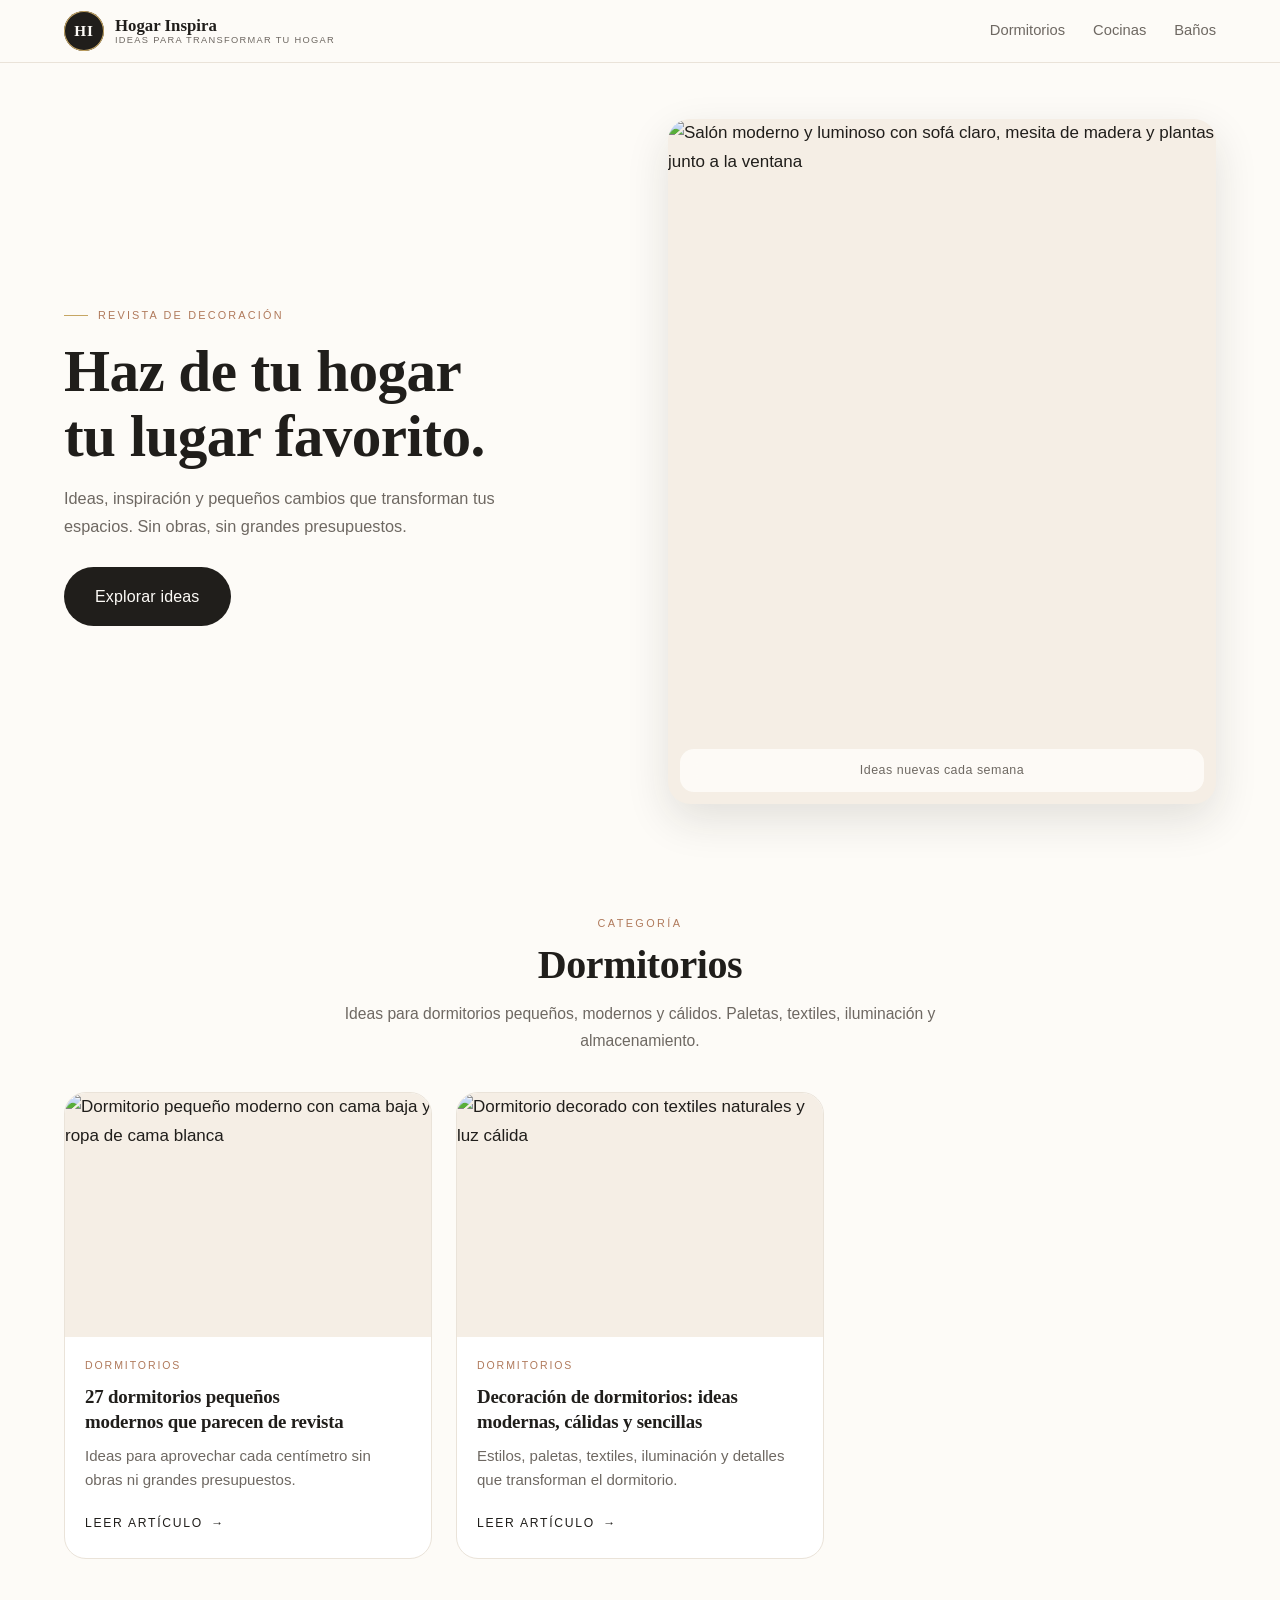
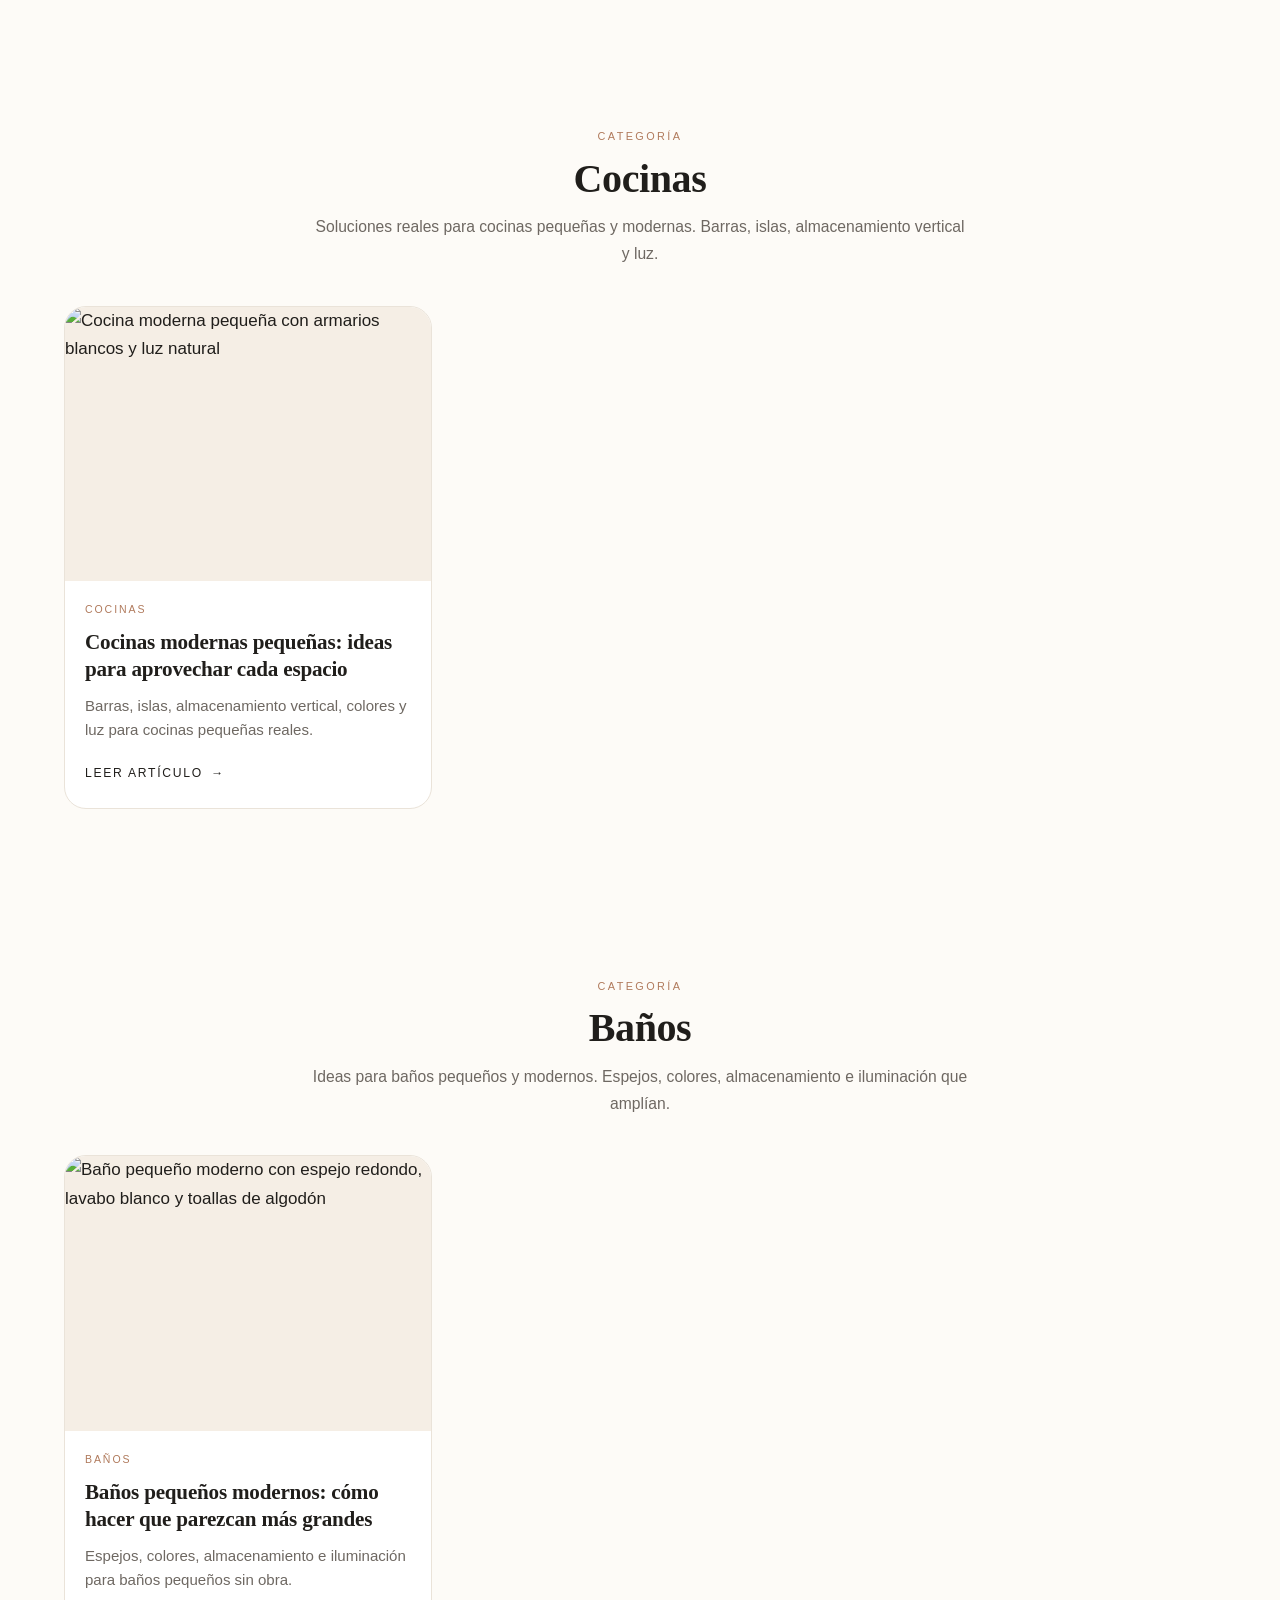
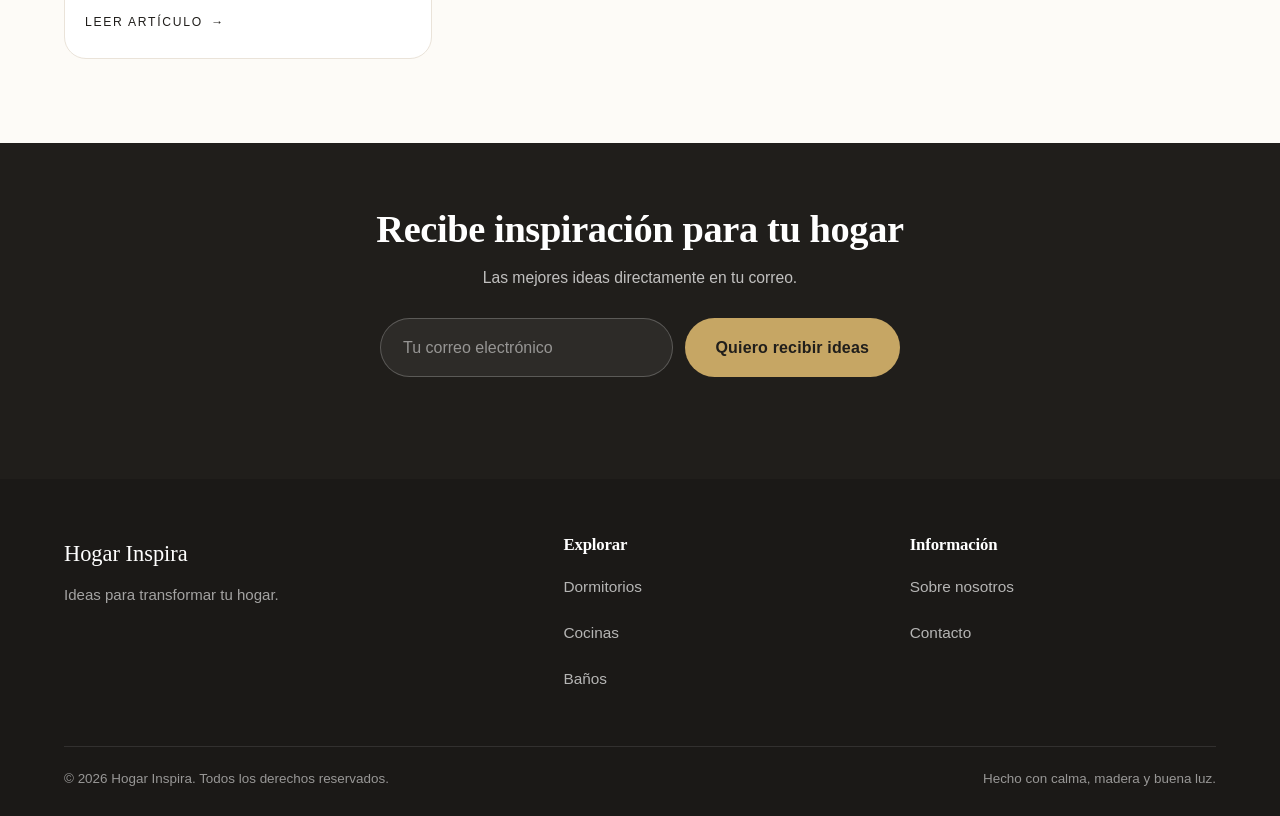
==== commit 63393c36: "Commit inicial" ====
--- a/index.html
+++ b/index.html
@@ -4,7 +4,7 @@
 <meta charset="utf-8">
 <meta name="viewport" content="width=device-width, initial-scale=1">
 <title>Hogar Inspira | Ideas para transformar tu hogar</title>
-<meta name="description" content="Revista digital de decoración e inspiración para el hogar. Ideas para dormitorios, cocinas y espacios pequeños.">
+<meta name="description" content="Revista digital de decoración e inspiración para el hogar. Ideas para dormitorios, cocinas y baños pequeños y modernos, sin obras ni grandes presupuestos.">
 <meta name="robots" content="index, follow, max-image-preview:large">
 <meta name="theme-color" content="#FDFBF7">
 <link rel="canonical" href="https://hogarinspira.com/">
@@ -43,12 +43,11 @@
           <span class="brand__tagline">Ideas para transformar tu hogar</span>
         </span>
       </a>
-
       <nav class="nav-desktop" aria-label="Navegación principal">
         <a href="#dormitorios">Dormitorios</a>
         <a href="#cocinas">Cocinas</a>
+        <a href="#banos">Baños</a>
       </nav>
-
       <button class="menu-toggle" id="menuToggle" type="button"
               aria-expanded="false" aria-controls="mobileNav"
               aria-label="Abrir menú de navegación">
@@ -56,11 +55,11 @@
       </button>
     </div>
   </div>
-
   <nav class="mobile-nav" id="mobileNav" aria-label="Navegación móvil">
     <ul>
       <li><a href="#dormitorios">Dormitorios</a></li>
       <li><a href="#cocinas">Cocinas</a></li>
+      <li><a href="#banos">Baños</a></li>
     </ul>
   </nav>
 </header>
@@ -81,7 +80,6 @@
             <a class="btn btn--primary" href="#dormitorios">Explorar ideas</a>
           </div>
         </div>
-
         <div class="hero__media">
           <img src="https://images.unsplash.com/photo-1618221195710-dd6b41faaea6?auto=format&fit=crop&w=900&q=70"
                alt="Salón moderno y luminoso con sofá claro, mesita de madera y plantas junto a la ventana"
@@ -97,9 +95,8 @@
       <div class="section-head reveal">
         <span class="section-label">Categoría</span>
         <h2 id="dorm-title">Dormitorios</h2>
-        <p>Ideas para dormitorios pequeños, beige, minimalistas, con madera y cabeceras modernas.</p>
-      </div>
-
+        <p>Ideas para dormitorios pequeños, modernos y cálidos. Paletas, textiles, iluminación y almacenamiento.</p>
+      </div>
       <div class="grid grid--3 reveal">
 
         <article class="card">
@@ -111,64 +108,22 @@
           <div class="card__body">
             <span class="card__cat">Dormitorios</span>
             <h3><a href="dormitorios-pequenos-modernos.html">27 dormitorios pequeños modernos que parecen de revista</a></h3>
-            <p>Ideas para aprovechar cada centímetro.</p>
+            <p>Ideas para aprovechar cada centímetro sin obras ni grandes presupuestos.</p>
             <a class="card__link" href="dormitorios-pequenos-modernos.html">Leer artículo <span aria-hidden="true">→</span></a>
           </div>
         </article>
 
         <article class="card">
-          <a class="card__media" href="dormitorios-beige.html" aria-hidden="true" tabindex="-1">
+          <a class="card__media" href="decoracion-de-dormitorios.html" aria-hidden="true" tabindex="-1">
             <img src="https://images.unsplash.com/photo-1616594039964-ae9021a400a0?auto=format&fit=crop&w=800&q=70"
-                 alt="Dormitorio beige con textiles naturales y luz cálida"
+                 alt="Dormitorio decorado con textiles naturales y luz cálida"
                  width="800" height="533" loading="lazy" decoding="async">
           </a>
           <div class="card__body">
             <span class="card__cat">Dormitorios</span>
-            <h3><a href="dormitorios-beige.html">Dormitorios beige: una combinación cálida y elegante</a></h3>
-            <p>Cómo combinar el beige con madera y lino.</p>
-            <a class="card__link" href="dormitorios-beige.html">Leer artículo <span aria-hidden="true">→</span></a>
-          </div>
-        </article>
-
-        <article class="card">
-          <a class="card__media" href="dormitorios-minimalistas.html" aria-hidden="true" tabindex="-1">
-            <img src="https://images.unsplash.com/photo-1522771739844-6a9f6d5f14af?auto=format&fit=crop&w=800&q=70"
-                 alt="Dormitorio minimalista con paredes claras"
-                 width="800" height="533" loading="lazy" decoding="async">
-          </a>
-          <div class="card__body">
-            <span class="card__cat">Dormitorios</span>
-            <h3><a href="dormitorios-minimalistas.html">Dormitorios minimalistas que transmiten paz</a></h3>
-            <p>Menos objetos, más calma.</p>
-            <a class="card__link" href="dormitorios-minimalistas.html">Leer artículo <span aria-hidden="true">→</span></a>
-          </div>
-        </article>
-
-        <article class="card">
-          <a class="card__media" href="dormitorios-con-madera.html" aria-hidden="true" tabindex="-1">
-            <img src="https://images.unsplash.com/photo-1540518614846-7eded433c457?auto=format&fit=crop&w=800&q=70"
-                 alt="Dormitorio con mobiliario de madera natural"
-                 width="800" height="533" loading="lazy" decoding="async">
-          </a>
-          <div class="card__body">
-            <span class="card__cat">Dormitorios</span>
-            <h3><a href="dormitorios-con-madera.html">Dormitorios con madera: calidez que nunca pasa de moda</a></h3>
-            <p>Cómo integrar la madera con estilo.</p>
-            <a class="card__link" href="dormitorios-con-madera.html">Leer artículo <span aria-hidden="true">→</span></a>
-          </div>
-        </article>
-
-        <article class="card">
-          <a class="card__media" href="cabeceras-modernas.html" aria-hidden="true" tabindex="-1">
-            <img src="https://images.unsplash.com/photo-1616627561950-9f746e330187?auto=format&fit=crop&w=800&q=70"
-                 alt="Dormitorio con cabecero moderno de madera"
-                 width="800" height="533" loading="lazy" decoding="async">
-          </a>
-          <div class="card__body">
-            <span class="card__cat">Dormitorios</span>
-            <h3><a href="cabeceras-modernas.html">Cabeceras modernas para transformar tu dormitorio</a></h3>
-            <p>Una cabecera nueva lo cambia todo.</p>
-            <a class="card__link" href="cabeceras-modernas.html">Leer artículo <span aria-hidden="true">→</span></a>
+            <h3><a href="decoracion-de-dormitorios.html">Decoración de dormitorios: ideas modernas, cálidas y sencillas</a></h3>
+            <p>Estilos, paletas, textiles, iluminación y detalles que transforman el dormitorio.</p>
+            <a class="card__link" href="decoracion-de-dormitorios.html">Leer artículo <span aria-hidden="true">→</span></a>
           </div>
         </article>
 
@@ -181,9 +136,8 @@
       <div class="section-head reveal">
         <span class="section-label">Categoría</span>
         <h2 id="coc-title">Cocinas</h2>
-        <p>Soluciones reales para cocinas pequeñas y modernas.</p>
-      </div>
-
+        <p>Soluciones reales para cocinas pequeñas y modernas. Barras, islas, almacenamiento vertical y luz.</p>
+      </div>
       <div class="grid grid--3 reveal">
 
         <article class="card card--featured">
@@ -195,8 +149,35 @@
           <div class="card__body">
             <span class="card__cat">Cocinas</span>
             <h3><a href="cocinas-modernas-pequenas.html">Cocinas modernas pequeñas: ideas para aprovechar cada espacio</a></h3>
-            <p>Barras, islas, almacenamiento vertical, color y luz.</p>
+            <p>Barras, islas, almacenamiento vertical, colores y luz para cocinas pequeñas reales.</p>
             <a class="card__link" href="cocinas-modernas-pequenas.html">Leer artículo <span aria-hidden="true">→</span></a>
+          </div>
+        </article>
+
+      </div>
+    </div>
+  </section>
+
+  <section class="section" id="banos" aria-labelledby="ban-title">
+    <div class="container">
+      <div class="section-head reveal">
+        <span class="section-label">Categoría</span>
+        <h2 id="ban-title">Baños</h2>
+        <p>Ideas para baños pequeños y modernos. Espejos, colores, almacenamiento e iluminación que amplían.</p>
+      </div>
+      <div class="grid grid--3 reveal">
+
+        <article class="card card--featured">
+          <a class="card__media" href="banos-pequenos-modernos.html" aria-hidden="true" tabindex="-1">
+            <img src="https://images.unsplash.com/photo-1584622650111-993a426fbf0a?auto=format&fit=crop&w=900&q=70"
+                 alt="Baño pequeño moderno con espejo redondo, lavabo blanco y toallas de algodón"
+                 width="900" height="675" loading="lazy" decoding="async">
+          </a>
+          <div class="card__body">
+            <span class="card__cat">Baños</span>
+            <h3><a href="banos-pequenos-modernos.html">Baños pequeños modernos: cómo hacer que parezcan más grandes</a></h3>
+            <p>Espejos, colores, almacenamiento e iluminación para baños pequeños sin obra.</p>
+            <a class="card__link" href="banos-pequenos-modernos.html">Leer artículo <span aria-hidden="true">→</span></a>
           </div>
         </article>
 
@@ -212,7 +193,8 @@
 
         <form id="newsletterForm" novalidate>
           <label class="sr-only" for="newsletterEmail">Tu correo electrónico</label>
-          <input type="email" id="newsletterEmail" placeholder="Tu correo electrónico" required>
+          <input type="email" id="newsletterEmail" name="email"
+                 placeholder="Tu correo electrónico" autocomplete="email" required>
           <button class="btn" type="submit">Quiero recibir ideas</button>
         </form>
 
@@ -236,6 +218,7 @@
         <ul class="footer-links">
           <li><a href="#dormitorios">Dormitorios</a></li>
           <li><a href="#cocinas">Cocinas</a></li>
+          <li><a href="#banos">Baños</a></li>
         </ul>
       </nav>
 
@@ -275,6 +258,5 @@
   });
 })();
 </script>
-
 </body>
 </html>
--- a/estilos.css
+++ b/estilos.css
@@ -30,12 +30,13 @@
   background:var(--bg);
   color:var(--ink);
   font-family:var(--font-body);
-  font-size:16px;
+  font-size:17px;
   line-height:1.7;
   font-weight:400;
   overflow-x:clip;
   -webkit-font-smoothing:antialiased;
   -moz-osx-font-smoothing:grayscale;
+  -webkit-tap-highlight-color:transparent;
 }
 
 img{ display:block; max-width:100%; height:auto; }
@@ -49,6 +50,7 @@
   line-height:1.16;
   letter-spacing:-.01em;
   margin:0;
+  text-wrap:balance;
 }
 
 button,input,textarea{ font:inherit; color:inherit; }
@@ -72,63 +74,81 @@
 }
 .skip-link:focus{ left:0; }
 
+/* ===== CONTENEDOR ===== */
 .container{
   width:100%;
   max-width:var(--max);
   margin:0 auto;
-  padding:0 18px;
-}
-
-.section{ padding:64px 0; }
-.section--tight{ padding:52px 0; }
+  padding:0 20px;
+}
+@media (min-width:640px){
+  .container{ padding:0 24px; }
+}
+
+/* ===== SECCIONES ===== */
+.section{ padding:48px 0; }
+.section--tight{ padding:38px 0; }
 
 .section-head{
   max-width:660px;
-  margin:0 auto 38px;
+  margin:0 auto 32px;
   text-align:center;
 }
-.section-head h2{ font-size:clamp(1.7rem, 6vw, 2.5rem); }
-.section-head p{ margin-top:14px; color:var(--muted); font-size:1rem; }
-
+.section-head h2{
+  font-size:clamp(1.6rem, 6.5vw, 2.5rem);
+}
+.section-head p{
+  margin-top:12px;
+  color:var(--muted);
+  font-size:.98rem;
+}
 .section-label{
   display:block;
   font-size:.68rem;
   letter-spacing:.22em;
   text-transform:uppercase;
   color:var(--accent);
-  margin-bottom:12px;
+  margin-bottom:10px;
   font-weight:500;
 }
 
-.grid{ display:grid; gap:20px; }
-.grid--3{ grid-template-columns:1fr; }
-
-@media (min-width:620px){
-  .grid{ gap:24px; }
-  .grid--3{ grid-template-columns:repeat(2, 1fr); }
-}
 @media (min-width:1024px){
-  .grid--3{ grid-template-columns:repeat(3, 1fr); }
   .section{ padding:84px 0; }
   .section--tight{ padding:68px 0; }
-}
-
+  .section-head{ margin-bottom:38px; }
+}
+
+/* ===== GRIDS ===== */
+.grid{ display:grid; gap:18px; }
+.grid--3{ grid-template-columns:1fr; }
+
+@media (min-width:620px){
+  .grid{ gap:22px; }
+  .grid--3{ grid-template-columns:repeat(2, 1fr); }
+}
+@media (min-width:1024px){
+  .grid{ gap:24px; }
+  .grid--3{ grid-template-columns:repeat(3, 1fr); }
+}
+
+/* ===== BOTONES — área táctil óptima en móvil ===== */
 .btn{
   display:inline-flex;
   align-items:center;
   justify-content:center;
   gap:10px;
-  min-height:50px;
-  padding:14px 28px;
+  min-height:52px;
+  padding:15px 30px;
   border-radius:999px;
   border:1px solid transparent;
-  font-size:.95rem;
+  font-size:1rem;
   font-weight:500;
   letter-spacing:.01em;
   cursor:pointer;
   text-align:center;
   transition:transform .25s ease, background-color .25s ease,
              color .25s ease, box-shadow .25s ease, border-color .25s ease;
+  -webkit-tap-highlight-color:transparent;
 }
 .btn--primary{ background:var(--ink); color:var(--bg); }
 .btn--primary:hover{
@@ -136,6 +156,7 @@
   transform:translateY(-2px);
   box-shadow:var(--shadow-md);
 }
+.btn--primary:active{ transform:translateY(0); }
 .btn--outline{
   background:transparent;
   border-color:var(--ink);
@@ -147,6 +168,7 @@
   transform:translateY(-2px);
 }
 
+/* ===== HEADER ===== */
 .site-header{
   position:sticky;
   top:0;
@@ -161,7 +183,7 @@
   align-items:center;
   justify-content:space-between;
   gap:14px;
-  min-height:66px;
+  min-height:62px;
 }
 .brand{
   display:flex;
@@ -170,33 +192,38 @@
   min-width:0;
 }
 .brand__mark{
-  width:42px; height:42px; flex:0 0 42px;
+  width:40px; height:40px; flex:0 0 40px;
   border-radius:50%;
   background:var(--ink); color:var(--bg);
   display:grid; place-items:center;
   font-family:var(--font-title);
-  font-size:1rem; font-weight:700;
+  font-size:.95rem; font-weight:700;
   letter-spacing:.06em;
   box-shadow:inset 0 0 0 1px var(--gold);
 }
 .brand__text{ display:flex; flex-direction:column; line-height:1.15; min-width:0; }
 .brand__name{
   font-family:var(--font-title);
-  font-size:1.1rem; font-weight:600; white-space:nowrap;
+  font-size:1.05rem; font-weight:600; white-space:nowrap;
 }
 .brand__tagline{
+  display:none;
   font-size:.58rem; letter-spacing:.14em;
   text-transform:uppercase; color:var(--muted); white-space:nowrap;
 }
+@media (min-width:480px){
+  .brand__tagline{ display:block; }
+}
 
 .nav-desktop{ display:none; }
 
 .menu-toggle{
   display:inline-grid; place-items:center;
-  width:46px; height:46px; padding:0;
+  width:48px; height:48px; padding:0;
   border:1px solid var(--line); border-radius:14px;
   background:var(--surface); cursor:pointer;
   transition:border-color .25s ease;
+  -webkit-tap-highlight-color:transparent;
 }
 .menu-toggle:hover{ border-color:var(--accent); }
 .menu-toggle span{
@@ -218,24 +245,25 @@
   max-height:520px; border-top-color:var(--line);
 }
 .mobile-nav ul{
-  padding:6px 18px 20px;
+  padding:6px 20px 20px;
   display:flex; flex-direction:column;
 }
 .mobile-nav a{
-  display:block; padding:14px 2px;
-  font-size:1rem; border-bottom:1px solid var(--line);
+  display:block; padding:16px 2px;
+  font-size:1.05rem; border-bottom:1px solid var(--line);
   transition:color .25s ease, padding-left .25s ease;
 }
 .mobile-nav li:last-child a{ border-bottom:0; }
-.mobile-nav a:hover{ color:var(--accent); padding-left:6px; }
+.mobile-nav a:hover,
+.mobile-nav a:active{ color:var(--accent); padding-left:6px; }
 
 @media (min-width:900px){
   .menu-toggle{ display:none; }
   .mobile-nav{ display:none; }
   .nav-desktop{ display:flex; align-items:center; gap:28px; }
   .nav-desktop a{
-    position:relative; padding:6px 0;
-    font-size:.9rem; color:var(--muted);
+    position:relative; padding:8px 0;
+    font-size:.92rem; color:var(--muted);
     transition:color .25s ease;
   }
   .nav-desktop a::after{
@@ -248,51 +276,73 @@
   .nav-desktop a:hover::after{ transform:scaleX(1); }
 }
 
-.hero{ padding:28px 0 8px; }
-.hero__grid{ display:grid; gap:30px; align-items:center; }
+/* ===== HERO — optimizado para móvil ===== */
+.hero{ padding:22px 0 8px; }
+.hero__grid{ display:grid; gap:26px; align-items:center; }
 .hero__eyebrow{
   display:inline-flex; align-items:center; gap:10px;
   font-size:.68rem; letter-spacing:.2em; text-transform:uppercase;
-  color:var(--accent); margin-bottom:16px; font-weight:500;
+  color:var(--accent); margin-bottom:14px; font-weight:500;
 }
 .hero__eyebrow::before{
-  content:""; width:28px; height:1px; background:var(--gold);
-}
-.hero h1{ font-size:clamp(2.1rem, 8.6vw, 3.7rem); }
+  content:""; width:24px; height:1px; background:var(--gold);
+}
+.hero h1{
+  font-size:clamp(2rem, 9vw, 3.7rem);
+  line-height:1.1;
+}
 .hero__text{
-  margin-top:18px; font-size:1.02rem; color:var(--muted);
+  margin-top:16px;
+  font-size:1.02rem;
+  color:var(--muted);
   max-width:48ch;
 }
 .hero__actions{
-  margin-top:28px; display:flex; flex-wrap:wrap; gap:12px;
-}
+  margin-top:26px;
+  display:flex;
+  flex-wrap:wrap;
+  gap:12px;
+}
+.hero__actions .btn{ width:100%; }
 .hero__media{
   position:relative;
-  border-radius:var(--radius-lg); overflow:hidden;
-  background:var(--warm); aspect-ratio:4 / 5;
+  border-radius:var(--radius-lg);
+  overflow:hidden;
+  background:var(--warm);
+  aspect-ratio:4 / 5;
   box-shadow:var(--shadow-md);
 }
 .hero__media img{ width:100%; height:100%; object-fit:cover; }
 .hero__badge{
-  position:absolute; left:14px; right:14px; bottom:14px;
-  padding:12px 16px; border-radius:14px;
-  background:rgba(253,251,247,.93);
+  position:absolute; left:12px; right:12px; bottom:12px;
+  padding:11px 14px; border-radius:14px;
+  background:rgba(253,251,247,.94);
   -webkit-backdrop-filter:blur(8px);
   backdrop-filter:blur(8px);
   font-size:.78rem; letter-spacing:.04em;
   color:var(--muted); text-align:center;
 }
+@media (min-width:560px){
+  .hero__actions .btn{ width:auto; }
+}
 @media (min-width:900px){
   .hero{ padding:56px 0 26px; }
   .hero__grid{ grid-template-columns:1fr 1fr; gap:56px; }
-}
-
+  .hero__media{ aspect-ratio:4 / 5; }
+}
+
+/* ===== TARJETAS ===== */
 .card{
   display:flex; flex-direction:column;
   background:var(--surface);
   border:1px solid var(--line);
-  border-radius:var(--radius-lg); overflow:hidden;
+  border-radius:var(--radius-lg);
+  overflow:hidden;
   transition:transform .35s ease, box-shadow .35s ease, border-color .35s ease;
+  -webkit-tap-highlight-color:transparent;
+}
+.card:active{
+  transform:scale(.99);
 }
 .card:hover{
   transform:translateY(-5px);
@@ -300,7 +350,9 @@
   border-color:#DED4C6;
 }
 .card__media{
-  aspect-ratio:3 / 2; overflow:hidden; background:var(--warm);
+  aspect-ratio:3 / 2;
+  overflow:hidden;
+  background:var(--warm);
 }
 .card__media img{
   width:100%; height:100%; object-fit:cover;
@@ -313,56 +365,322 @@
   padding:20px 20px 22px;
 }
 .card__cat{
-  font-size:.64rem; letter-spacing:.18em;
+  font-size:.66rem; letter-spacing:.18em;
   text-transform:uppercase; color:var(--accent);
   font-weight:500; margin-bottom:10px;
 }
-.card__body h3{ font-size:1.16rem; line-height:1.3; }
+.card__body h3{
+  font-size:1.18rem;
+  line-height:1.3;
+}
 .card__body h3 a{ transition:color .25s ease; }
-.card__body h3 a:hover{ color:var(--accent-dark); }
-.card__body p{ margin-top:10px; font-size:.9rem; color:var(--muted); }
+.card__body h3 a:hover,
+.card__body h3 a:active{ color:var(--accent-dark); }
+.card__body p{
+  margin-top:10px;
+  font-size:.94rem;
+  color:var(--muted);
+  line-height:1.6;
+}
 .card__link{
-  display:inline-flex; align-items:center; gap:8px;
-  margin-top:auto; padding-top:18px;
-  font-size:.76rem; letter-spacing:.14em;
-  text-transform:uppercase; color:var(--ink);
+  display:inline-flex;
+  align-items:center;
+  gap:8px;
+  margin-top:auto;
+  padding-top:18px;
+  font-size:.76rem;
+  letter-spacing:.14em;
+  text-transform:uppercase;
+  color:var(--ink);
   transition:gap .3s ease, color .25s ease;
-}
-.card__link:hover{ gap:15px; color:var(--accent-dark); }
+  min-height:44px;
+}
+.card__link:hover,
+.card__link:active{ gap:15px; color:var(--accent-dark); }
 
 .card--featured .card__media{ aspect-ratio:4 / 3; }
-.card--featured .card__body h3{ font-size:1.34rem; }
-
-.newsletter{ background:var(--ink); color:#F6F1EA; padding:64px 0; }
+.card--featured .card__body h3{ font-size:1.32rem; }
+
+/* ===== ARTÍCULO — muy optimizado para lectura en móvil ===== */
+.article{ padding:22px 0 0; }
+.article__meta{
+  font-size:.68rem; letter-spacing:.2em;
+  text-transform:uppercase; color:var(--accent);
+  font-weight:500;
+}
+.article h1{
+  font-size:clamp(1.75rem, 8vw, 3rem);
+  margin-top:12px;
+  line-height:1.14;
+}
+.article__intro{
+  margin-top:20px;
+  font-size:1.05rem;
+  color:var(--ink);
+  line-height:1.7;
+}
+.article__intro p + p{ margin-top:16px; }
+
+.article__hero{
+  margin:26px 0;
+  border-radius:var(--radius-lg);
+  overflow:hidden;
+  aspect-ratio:4 / 3;
+  background:var(--warm);
+  box-shadow:var(--shadow-sm);
+}
+.article__hero img{ width:100%; height:100%; object-fit:cover; }
+@media (min-width:768px){
+  .article__hero{ aspect-ratio:16 / 10; margin:32px 0; }
+}
+
+.article__body{
+  max-width:720px;
+  margin:0 auto;
+  padding:0 20px;
+}
+@media (min-width:768px){
+  .article__body{ padding:0 24px; }
+}
+.article__content{
+  font-size:1.08rem;
+  line-height:1.8;
+  color:var(--ink);
+}
+.article__content > * + *{ margin-top:22px; }
+.article__content h2{
+  font-size:clamp(1.4rem, 5.5vw, 1.9rem);
+  margin-top:44px;
+  line-height:1.2;
+}
+.article__content h2 + *{ margin-top:16px; }
+.article__content h3{
+  font-size:clamp(1.14rem, 4.2vw, 1.35rem);
+  margin-top:30px;
+  line-height:1.3;
+}
+.article__content h3 + *{ margin-top:14px; }
+.article__content p{ color:#3A3632; }
+.article__content ul,
+.article__content ol{
+  padding-left:22px;
+  color:#3A3632;
+}
+.article__content ul{ list-style:disc; }
+.article__content ol{ list-style:decimal; }
+.article__content li + li{ margin-top:8px; }
+.article__content li::marker{ color:var(--accent); }
+.article__content a{
+  color:var(--accent-dark);
+  border-bottom:1px solid var(--gold);
+  transition:color .25s ease, border-color .25s ease;
+}
+.article__content a:hover,
+.article__content a:active{
+  color:var(--ink);
+  border-color:var(--ink);
+}
+.article__content strong{ color:var(--ink); font-weight:700; }
+.article__content blockquote{
+  border-left:3px solid var(--gold);
+  padding:6px 0 6px 20px;
+  font-family:var(--font-title);
+  font-style:italic;
+  font-size:1.18rem;
+  color:var(--ink);
+}
+
+.article__figure{ margin:28px 0; }
+.article__figure img{
+  width:100%;
+  border-radius:var(--radius);
+  background:var(--warm);
+}
+.article__figure figcaption{
+  margin-top:10px;
+  font-size:.86rem;
+  color:var(--muted);
+  text-align:center;
+  font-style:italic;
+  line-height:1.5;
+}
+
+/* ===== BLOQUE PINTEREST VERTICAL ===== */
+.pin-vertical{
+  margin:36px auto;
+  max-width:420px;
+  width:100%;
+}
+.pin-vertical__frame{
+  aspect-ratio:2 / 3;
+  border-radius:var(--radius-lg);
+  overflow:hidden;
+  background:var(--warm);
+  box-shadow:var(--shadow-md);
+}
+.pin-vertical__frame img{ width:100%; height:100%; object-fit:cover; }
+.pin-vertical figcaption{
+  margin-top:12px;
+  font-size:.86rem;
+  color:var(--muted);
+  text-align:center;
+  line-height:1.5;
+}
+.pin-save{
+  display:inline-flex;
+  align-items:center;
+  justify-content:center;
+  gap:8px;
+  margin-top:14px;
+  padding:14px 22px;
+  background:var(--ink);
+  color:var(--bg);
+  border-radius:999px;
+  font-size:.9rem;
+  font-weight:500;
+  min-height:48px;
+  transition:background-color .25s ease, transform .25s ease;
+  -webkit-tap-highlight-color:transparent;
+}
+.pin-save:hover{
+  background:var(--accent-dark);
+  transform:translateY(-2px);
+}
+.pin-save:active{ transform:translateY(0); }
+
+/* ===== FAQ ===== */
+.faq{ margin-top:40px; }
+.faq details{
+  border-bottom:1px solid var(--line);
+  padding:16px 0;
+}
+.faq summary{
+  cursor:pointer;
+  font-family:var(--font-title);
+  font-size:1.1rem;
+  font-weight:600;
+  list-style:none;
+  display:flex;
+  justify-content:space-between;
+  align-items:center;
+  gap:16px;
+  padding:4px 0;
+  min-height:44px;
+  -webkit-tap-highlight-color:transparent;
+}
+.faq summary::-webkit-details-marker{ display:none; }
+.faq summary::after{
+  content:"+";
+  font-size:1.4rem;
+  color:var(--accent);
+  transition:transform .3s ease;
+  flex-shrink:0;
+}
+.faq details[open] summary::after{ transform:rotate(45deg); }
+.faq details p{
+  margin-top:12px;
+  color:var(--muted);
+  line-height:1.7;
+}
+
+.article__note{
+  background:var(--warm);
+  border-radius:var(--radius);
+  padding:22px 22px;
+  font-size:.98rem;
+  color:var(--ink);
+  line-height:1.7;
+}
+.article__note strong{ color:var(--accent-dark); }
+
+/* ===== ARTÍCULOS RELACIONADOS ===== */
+.related{
+  background:var(--warm);
+  padding:48px 0;
+  margin-top:48px;
+}
+.related .section-head{ margin-bottom:28px; }
+@media (min-width:1024px){
+  .related{ padding:64px 0; margin-top:64px; }
+  .related .section-head{ margin-bottom:34px; }
+}
+
+/* ===== BREADCRUMB ===== */
+.breadcrumb{
+  padding:18px 0 0;
+  font-size:.82rem;
+  color:var(--muted);
+}
+.breadcrumb ol{
+  display:flex;
+  flex-wrap:wrap;
+  align-items:center;
+  gap:6px 8px;
+}
+.breadcrumb li{ display:flex; align-items:center; gap:8px; }
+.breadcrumb li + li::before{
+  content:"›";
+  color:var(--gold);
+  font-size:1rem;
+}
+.breadcrumb a{ color:var(--muted); transition:color .25s ease; }
+.breadcrumb a:hover,
+.breadcrumb a:active{ color:var(--accent-dark); }
+.breadcrumb [aria-current="page"]{ color:var(--ink); font-weight:500; }
+
+/* ===== NEWSLETTER ===== */
+.newsletter{ background:var(--ink); color:#F6F1EA; padding:56px 0; }
 .newsletter__inner{ max-width:640px; margin:0 auto; text-align:center; }
-.newsletter h2{ color:#fff; font-size:clamp(1.7rem, 6vw, 2.4rem); }
-.newsletter p{ margin-top:14px; color:rgba(255,255,255,.72); }
+.newsletter h2{
+  color:#fff;
+  font-size:clamp(1.6rem, 6.5vw, 2.4rem);
+}
+.newsletter p{
+  margin-top:14px;
+  color:rgba(255,255,255,.72);
+  font-size:.98rem;
+}
 .newsletter form{
-  display:flex; flex-direction:column; gap:12px;
-  margin:28px auto 0; max-width:520px;
+  display:flex;
+  flex-direction:column;
+  gap:12px;
+  margin:26px auto 0;
+  max-width:520px;
 }
 .newsletter input[type="email"]{
-  width:100%; min-height:52px;
-  padding:14px 20px; border-radius:999px;
+  width:100%;
+  min-height:54px;
+  padding:15px 22px;
+  border-radius:999px;
   border:1px solid rgba(255,255,255,.22);
   background:rgba(255,255,255,.06);
   color:#fff;
+  font-size:1rem;
   transition:border-color .25s ease, background-color .25s ease;
 }
 .newsletter input[type="email"]::placeholder{ color:rgba(255,255,255,.5); }
-.newsletter input[type="email"]:hover{ border-color:rgba(255,255,255,.4); }
 .newsletter input[type="email"]:focus{
-  outline:2px solid var(--gold); outline-offset:2px;
+  outline:2px solid var(--gold);
+  outline-offset:2px;
   background:rgba(255,255,255,.1);
 }
-.newsletter .btn{ background:var(--gold); color:#201E1B; font-weight:700; }
+.newsletter .btn{
+  background:var(--gold);
+  color:#201E1B;
+  font-weight:700;
+  min-height:54px;
+}
 .newsletter .btn:hover{
-  background:#D9BC7C; transform:translateY(-2px);
+  background:#D9BC7C;
+  transform:translateY(-2px);
   box-shadow:0 14px 34px rgba(0,0,0,.3);
 }
 .form-msg{
-  margin-top:16px; min-height:1.5em;
-  font-size:.9rem; text-align:center;
+  margin-top:16px;
+  min-height:1.5em;
+  font-size:.92rem;
+  text-align:center;
+  line-height:1.5;
 }
 .form-msg.is-error{ color:#F0B79F; }
 .form-msg.is-ok{ color:#DCC68C; }
@@ -371,50 +689,78 @@
   .newsletter input[type="email"]{ flex:1 1 auto; }
   .newsletter .btn{ flex:0 0 auto; }
 }
-
+@media (min-width:1024px){
+  .newsletter{ padding:64px 0; }
+}
+
+/* ===== FOOTER ===== */
 .site-footer{
-  background:#1B1917; color:rgba(255,255,255,.7);
-  padding:56px 0 26px;
-}
-.footer-grid{ display:grid; gap:34px; }
+  background:#1B1917;
+  color:rgba(255,255,255,.7);
+  padding:48px 0 24px;
+}
+.footer-grid{ display:grid; gap:32px; }
 .footer-brand__name{
   font-family:var(--font-title);
-  font-size:1.45rem; color:#fff;
+  font-size:1.4rem;
+  color:#fff;
 }
 .footer-brand__slogan{
-  margin-top:10px; font-size:.92rem;
-  color:rgba(255,255,255,.6); max-width:34ch;
+  margin-top:10px;
+  font-size:.94rem;
+  color:rgba(255,255,255,.6);
+  max-width:34ch;
+  line-height:1.6;
 }
 .site-footer h3{
   font-family:var(--font-title);
-  font-size:1.05rem; color:#fff;
-  margin-bottom:16px; font-weight:600;
-}
-.footer-links li{ margin-bottom:10px; }
+  font-size:1.05rem;
+  color:#fff;
+  margin-bottom:14px;
+  font-weight:600;
+}
+.footer-links li{ margin-bottom:8px; }
 .footer-links a{
-  font-size:.92rem; color:rgba(255,255,255,.68);
+  display:inline-block;
+  font-size:.96rem;
+  color:rgba(255,255,255,.68);
+  padding:6px 0;
+  min-height:36px;
   transition:color .25s ease;
 }
-.footer-links a:hover{ color:var(--gold); }
+.footer-links a:hover,
+.footer-links a:active{ color:var(--gold); }
 .footer-bottom{
-  margin-top:44px; padding-top:22px;
+  margin-top:40px;
+  padding-top:22px;
   border-top:1px solid rgba(255,255,255,.1);
-  display:flex; flex-wrap:wrap; gap:10px 18px;
+  display:flex;
+  flex-wrap:wrap;
+  gap:10px 18px;
   justify-content:space-between;
-  font-size:.82rem; color:rgba(255,255,255,.55);
+  font-size:.84rem;
+  color:rgba(255,255,255,.55);
+  line-height:1.5;
 }
 @media (min-width:700px){
   .footer-grid{ grid-template-columns:1.5fr 1fr 1fr; gap:40px; }
 }
-
+@media (min-width:1024px){
+  .site-footer{ padding:56px 0 26px; }
+}
+
+/* ===== ANIMACIÓN ===== */
 .reveal-ready .reveal{
-  opacity:0; transform:translateY(18px);
+  opacity:0;
+  transform:translateY(18px);
   transition:opacity .65s ease, transform .65s ease;
 }
 .reveal-ready .reveal.is-visible{
-  opacity:1; transform:none;
-}
-
+  opacity:1;
+  transform:none;
+}
+
+/* ===== ACCESIBILIDAD ===== */
 @media (prefers-reduced-motion: reduce){
   html{ scroll-behavior:auto; }
   *,*::before,*::after{
